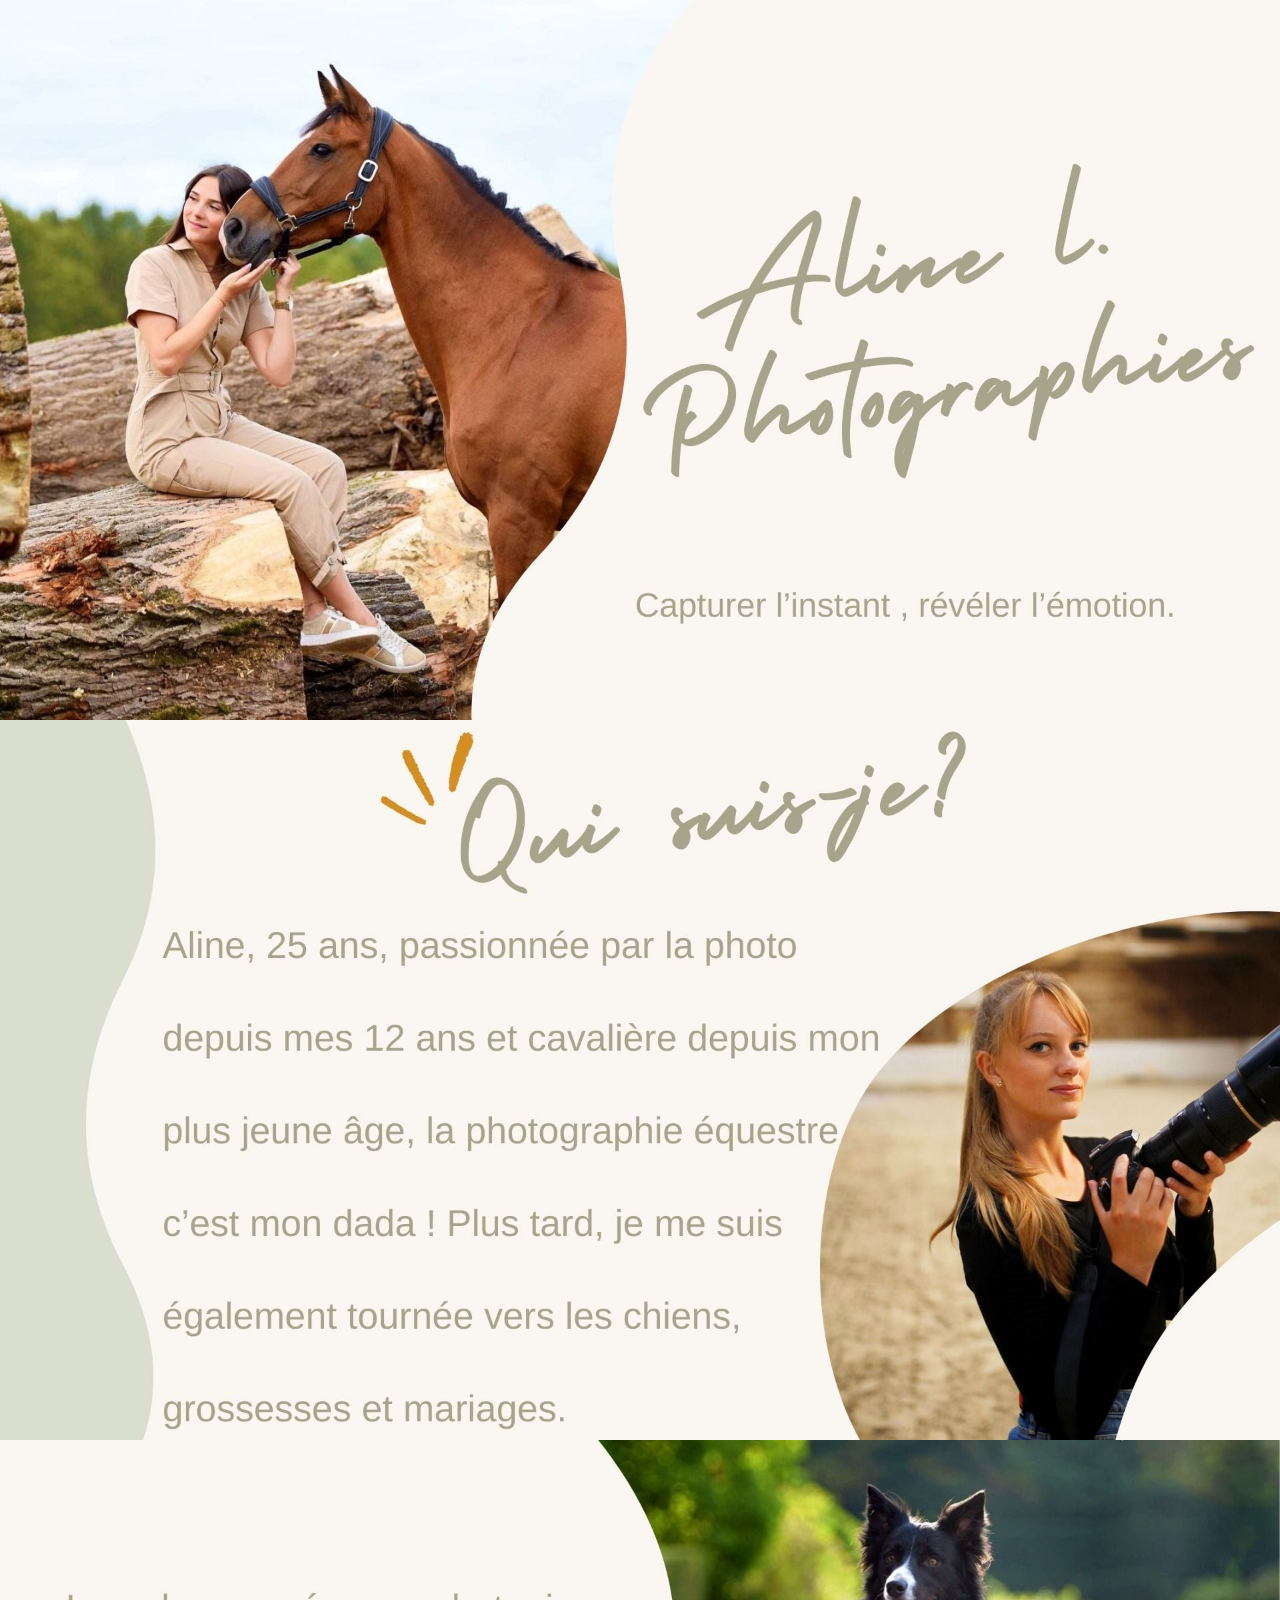
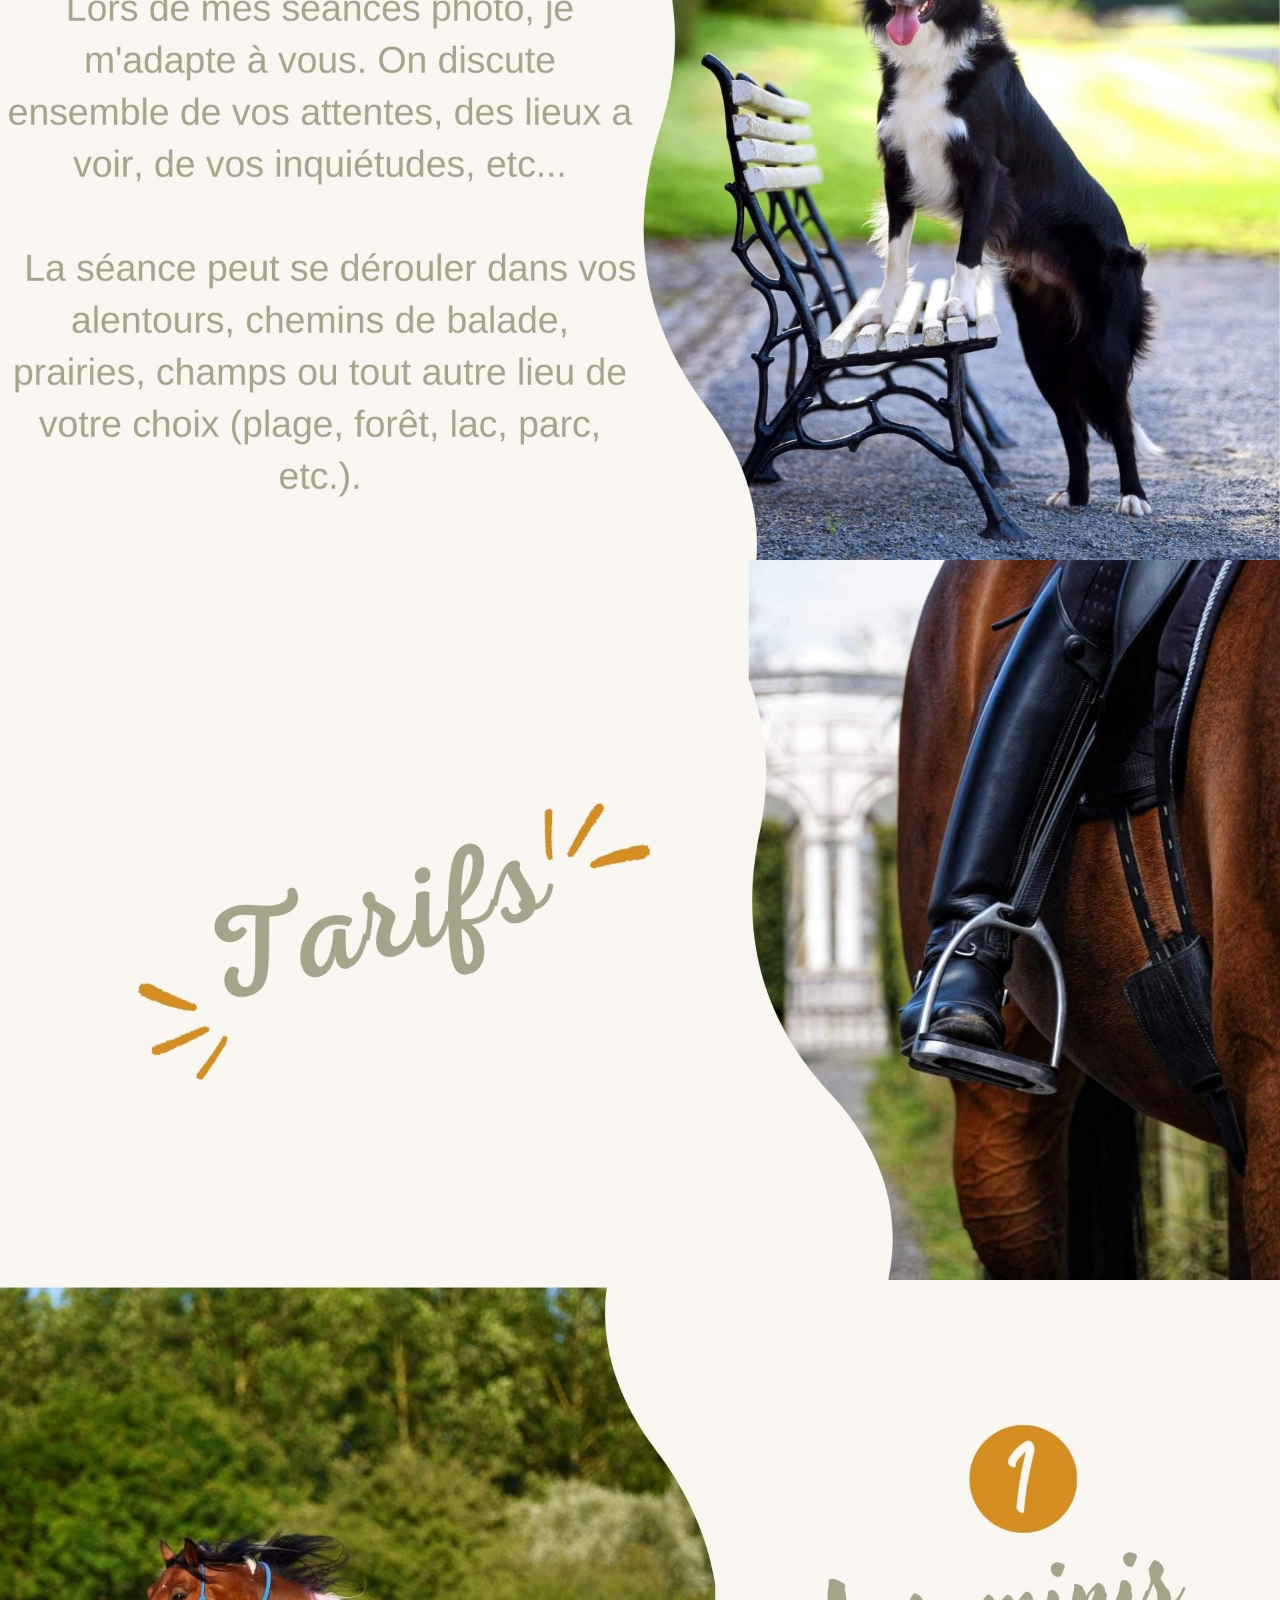
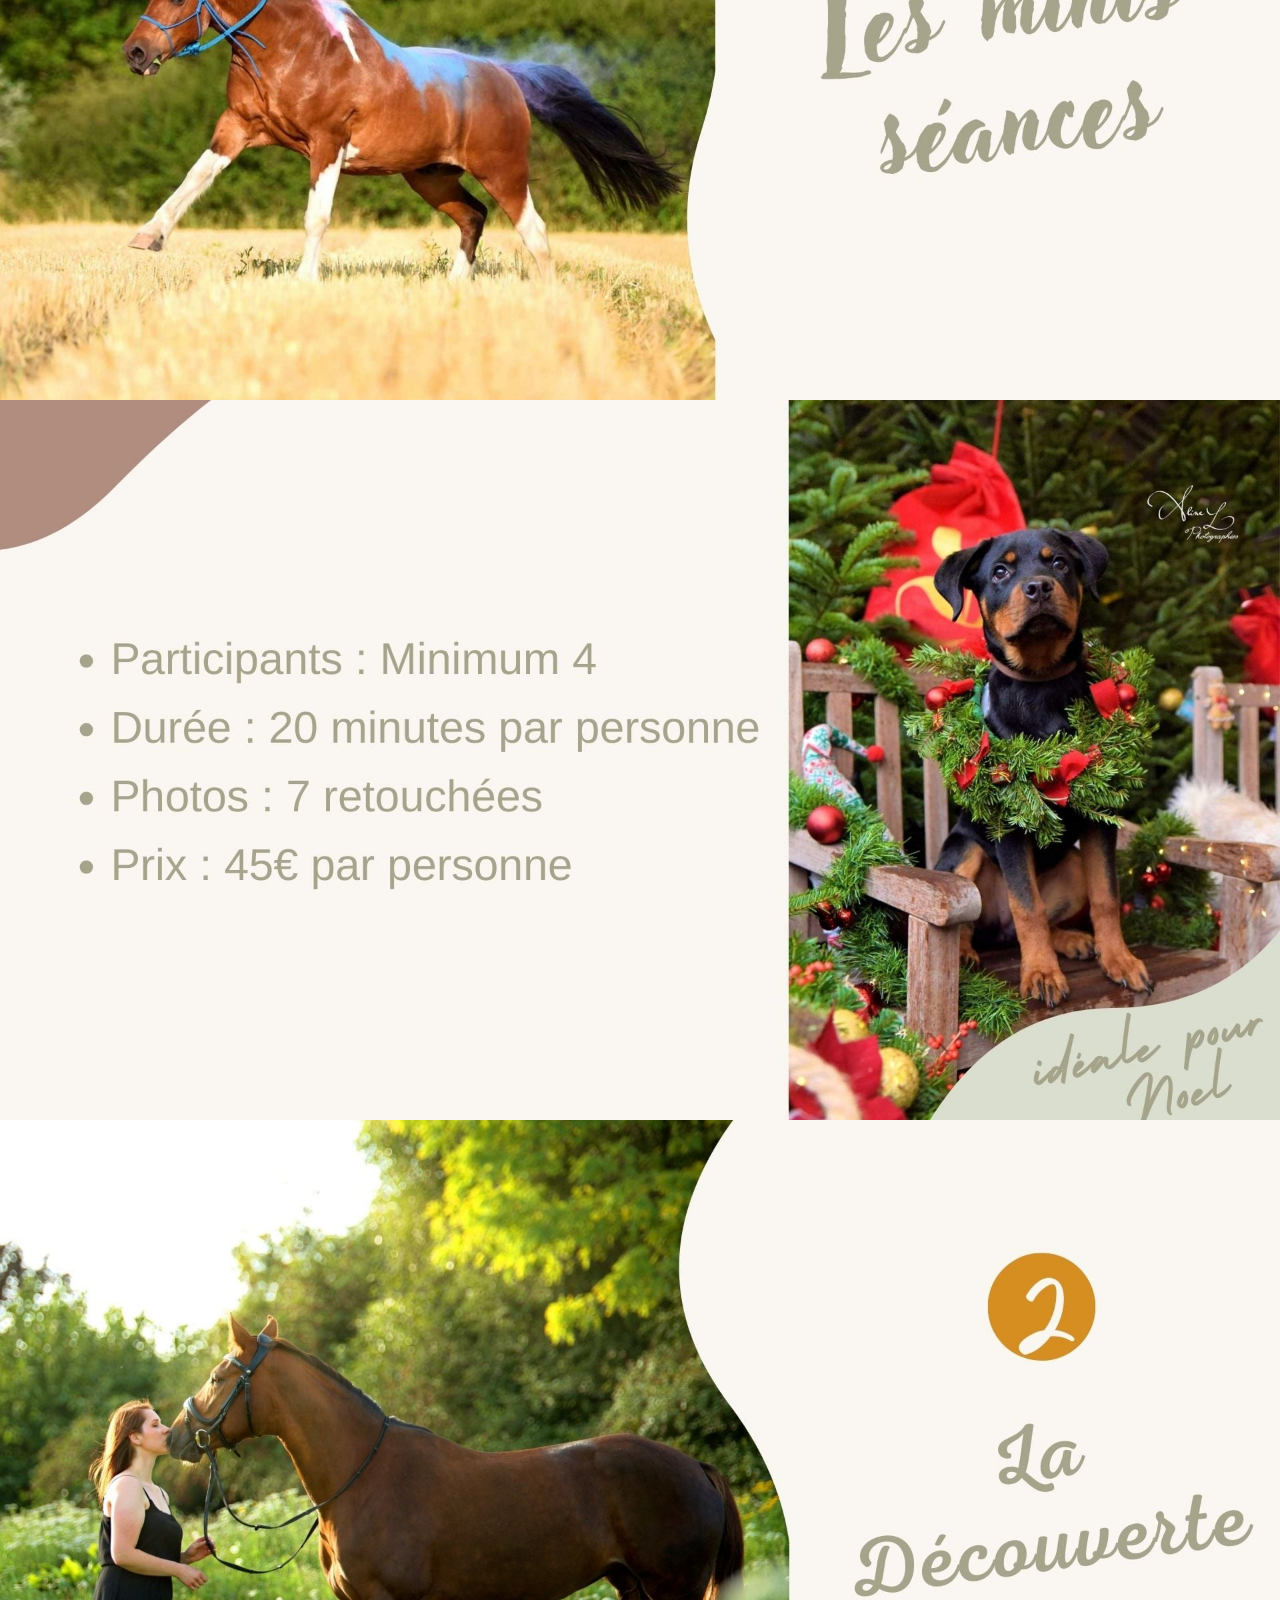
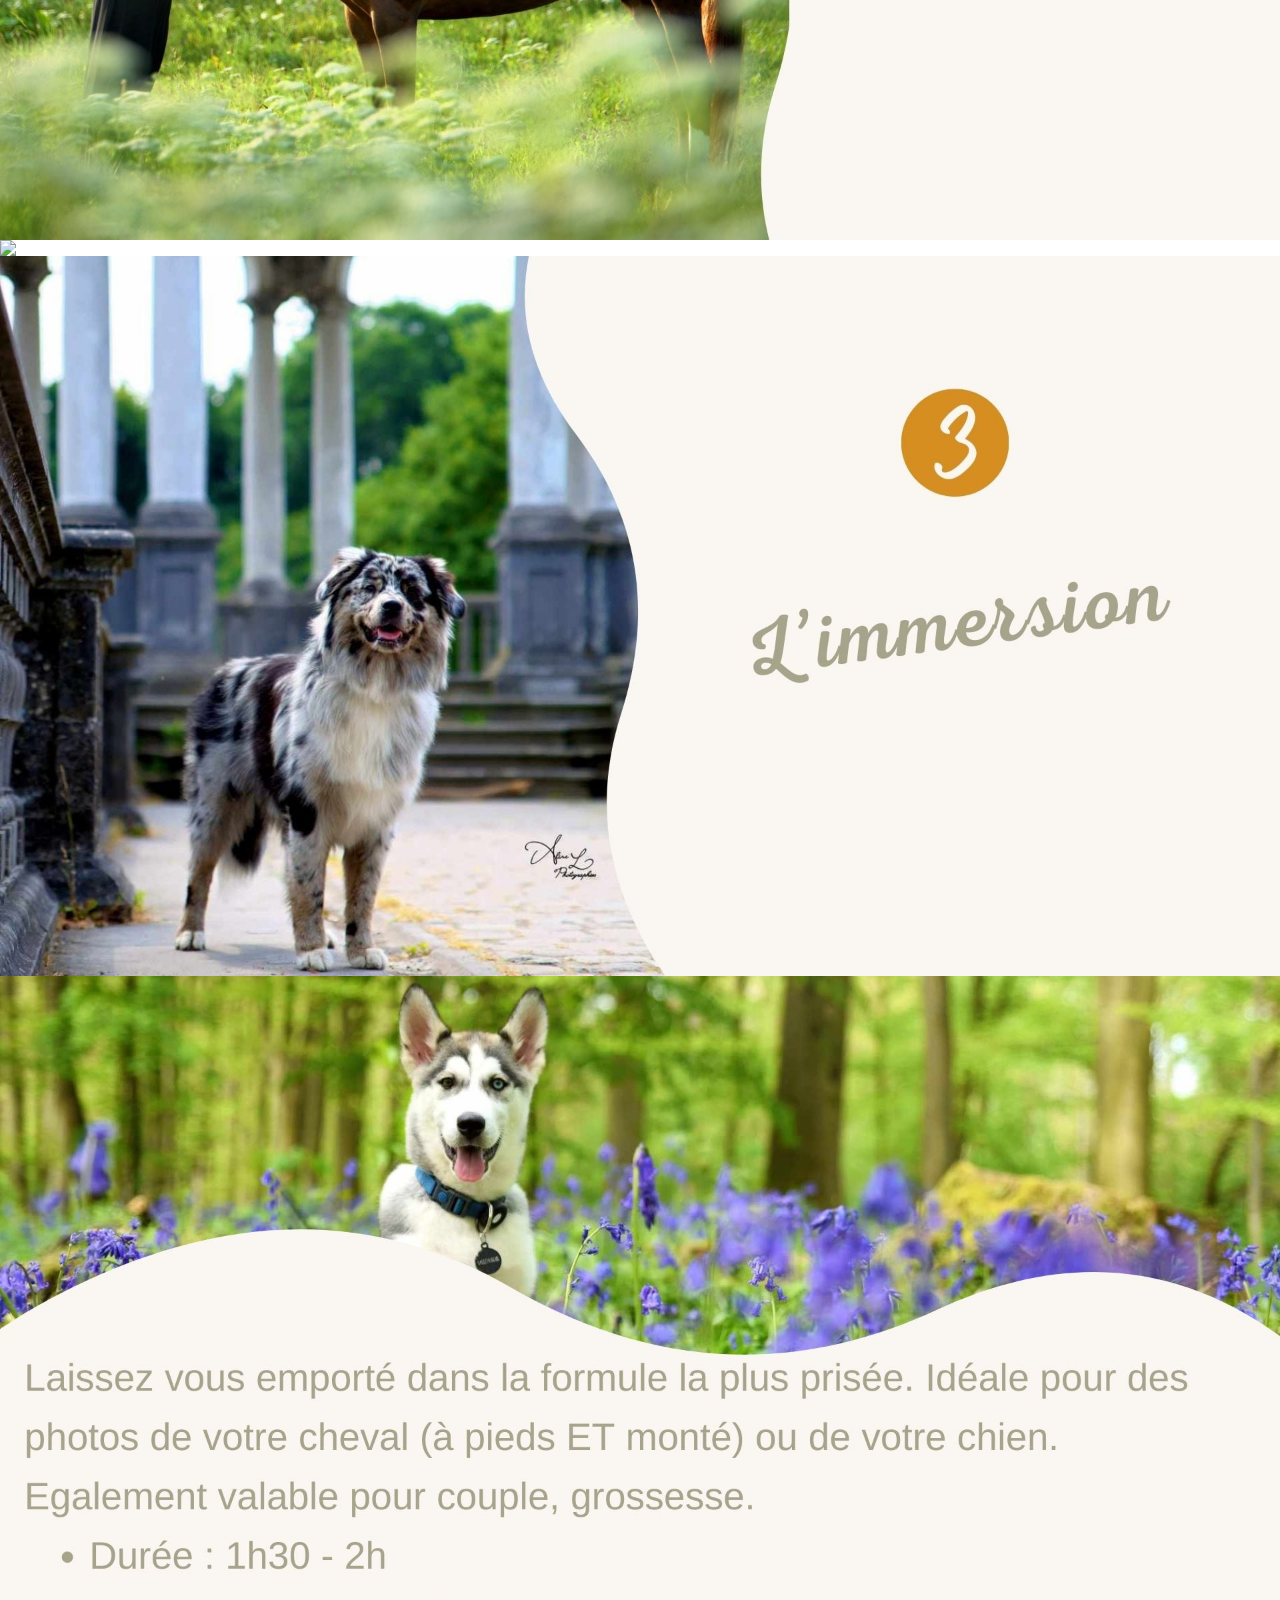
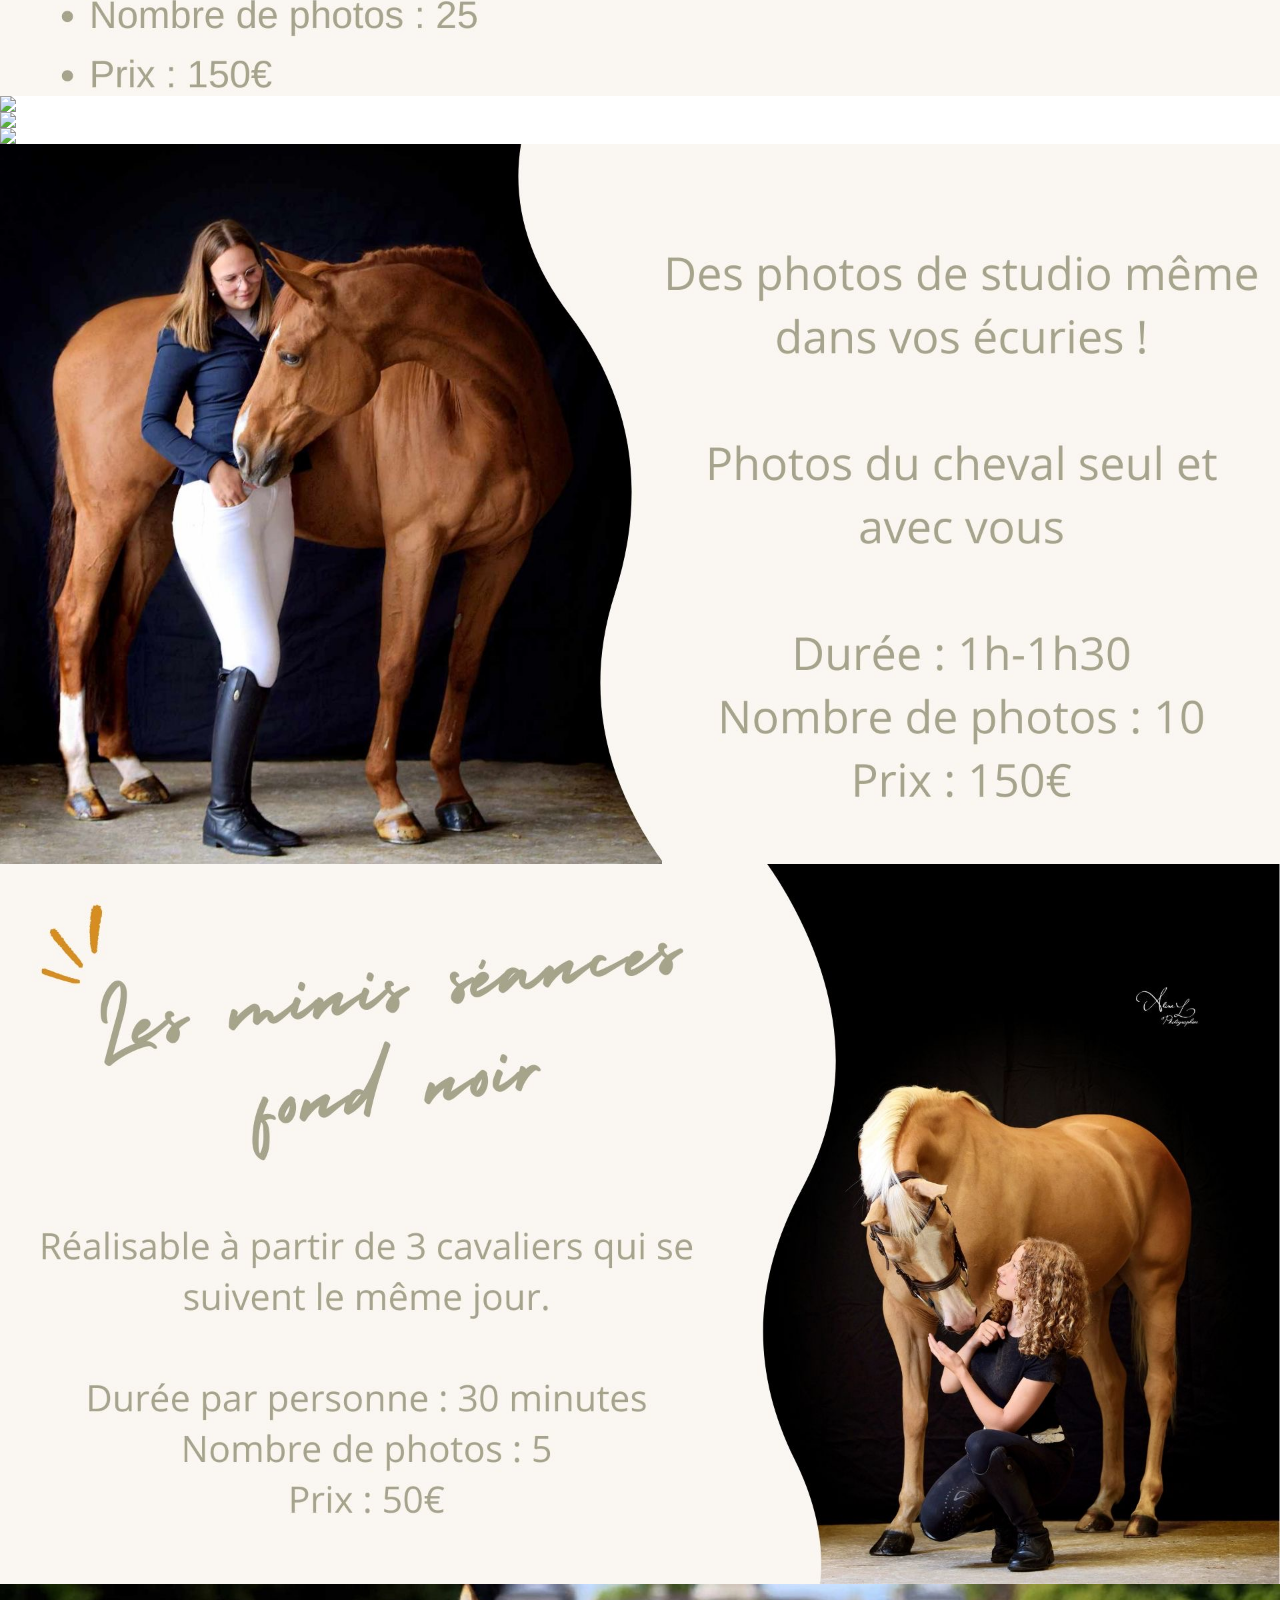
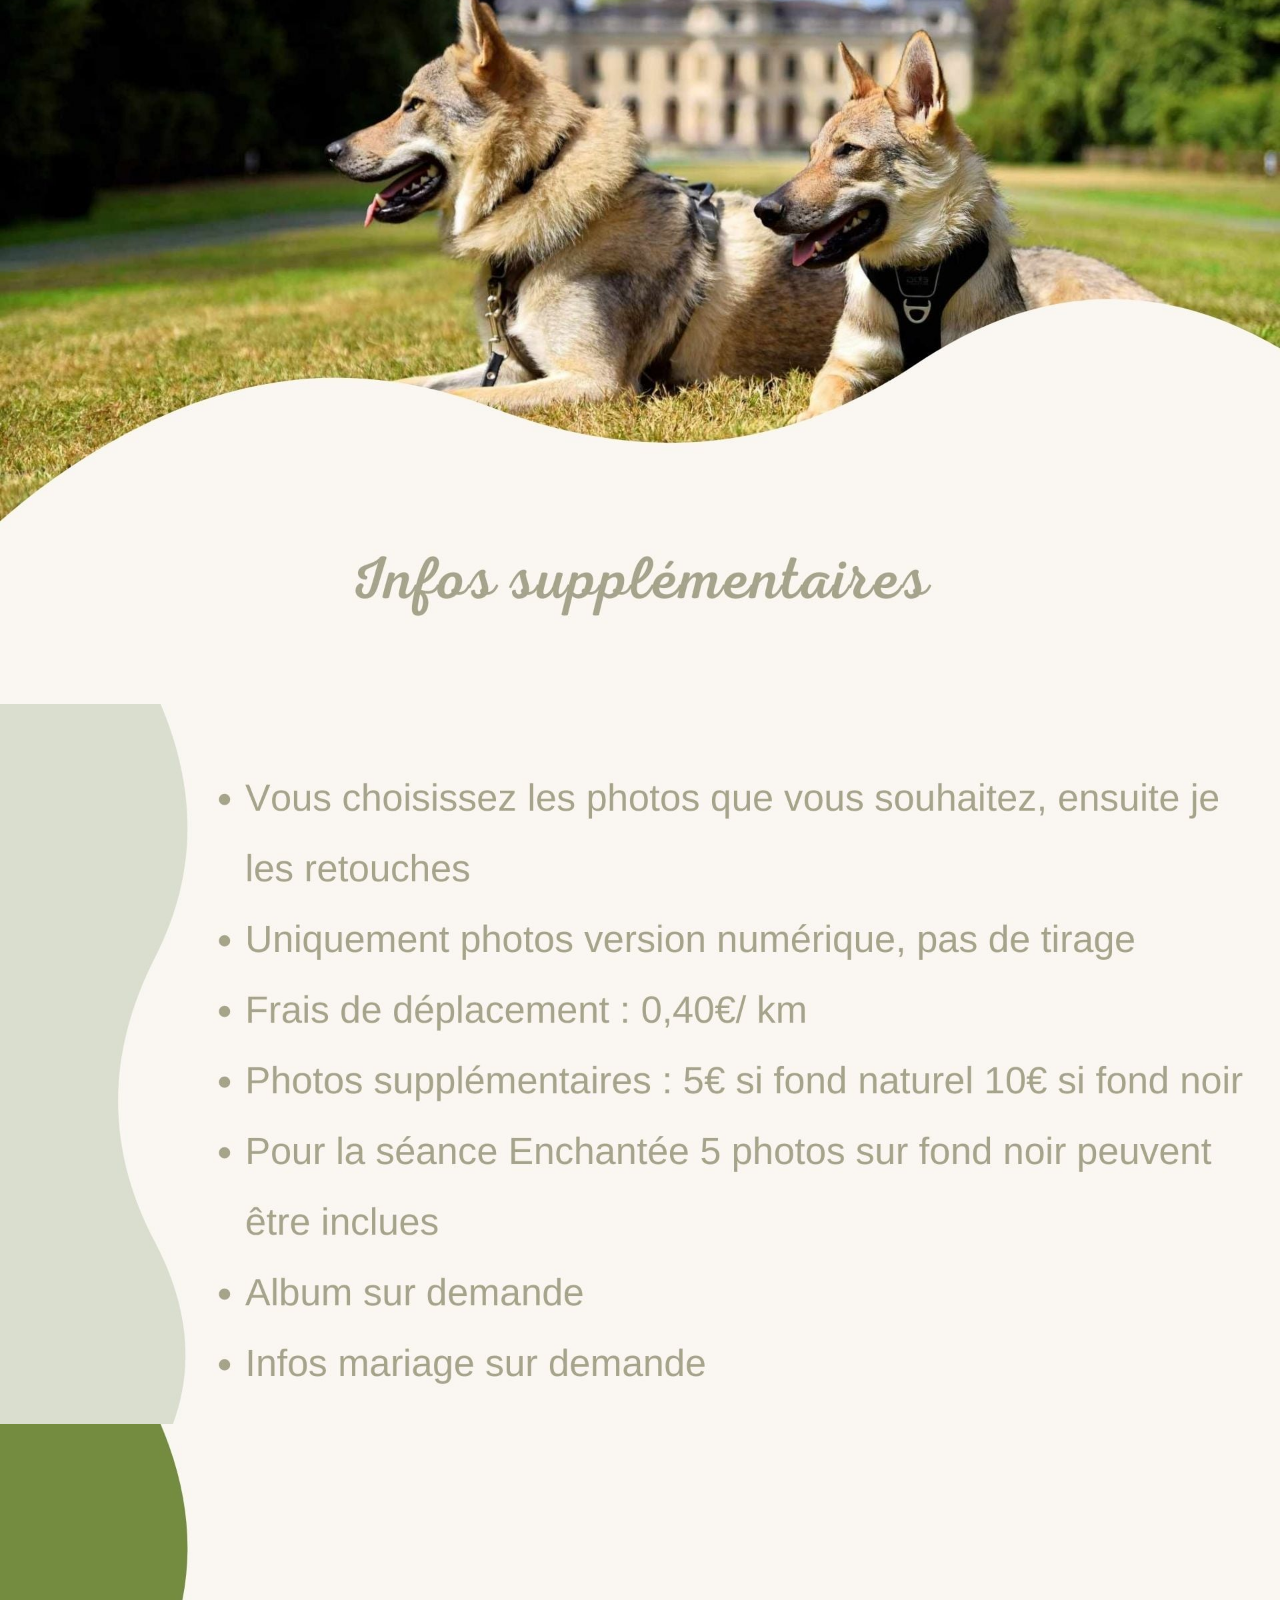
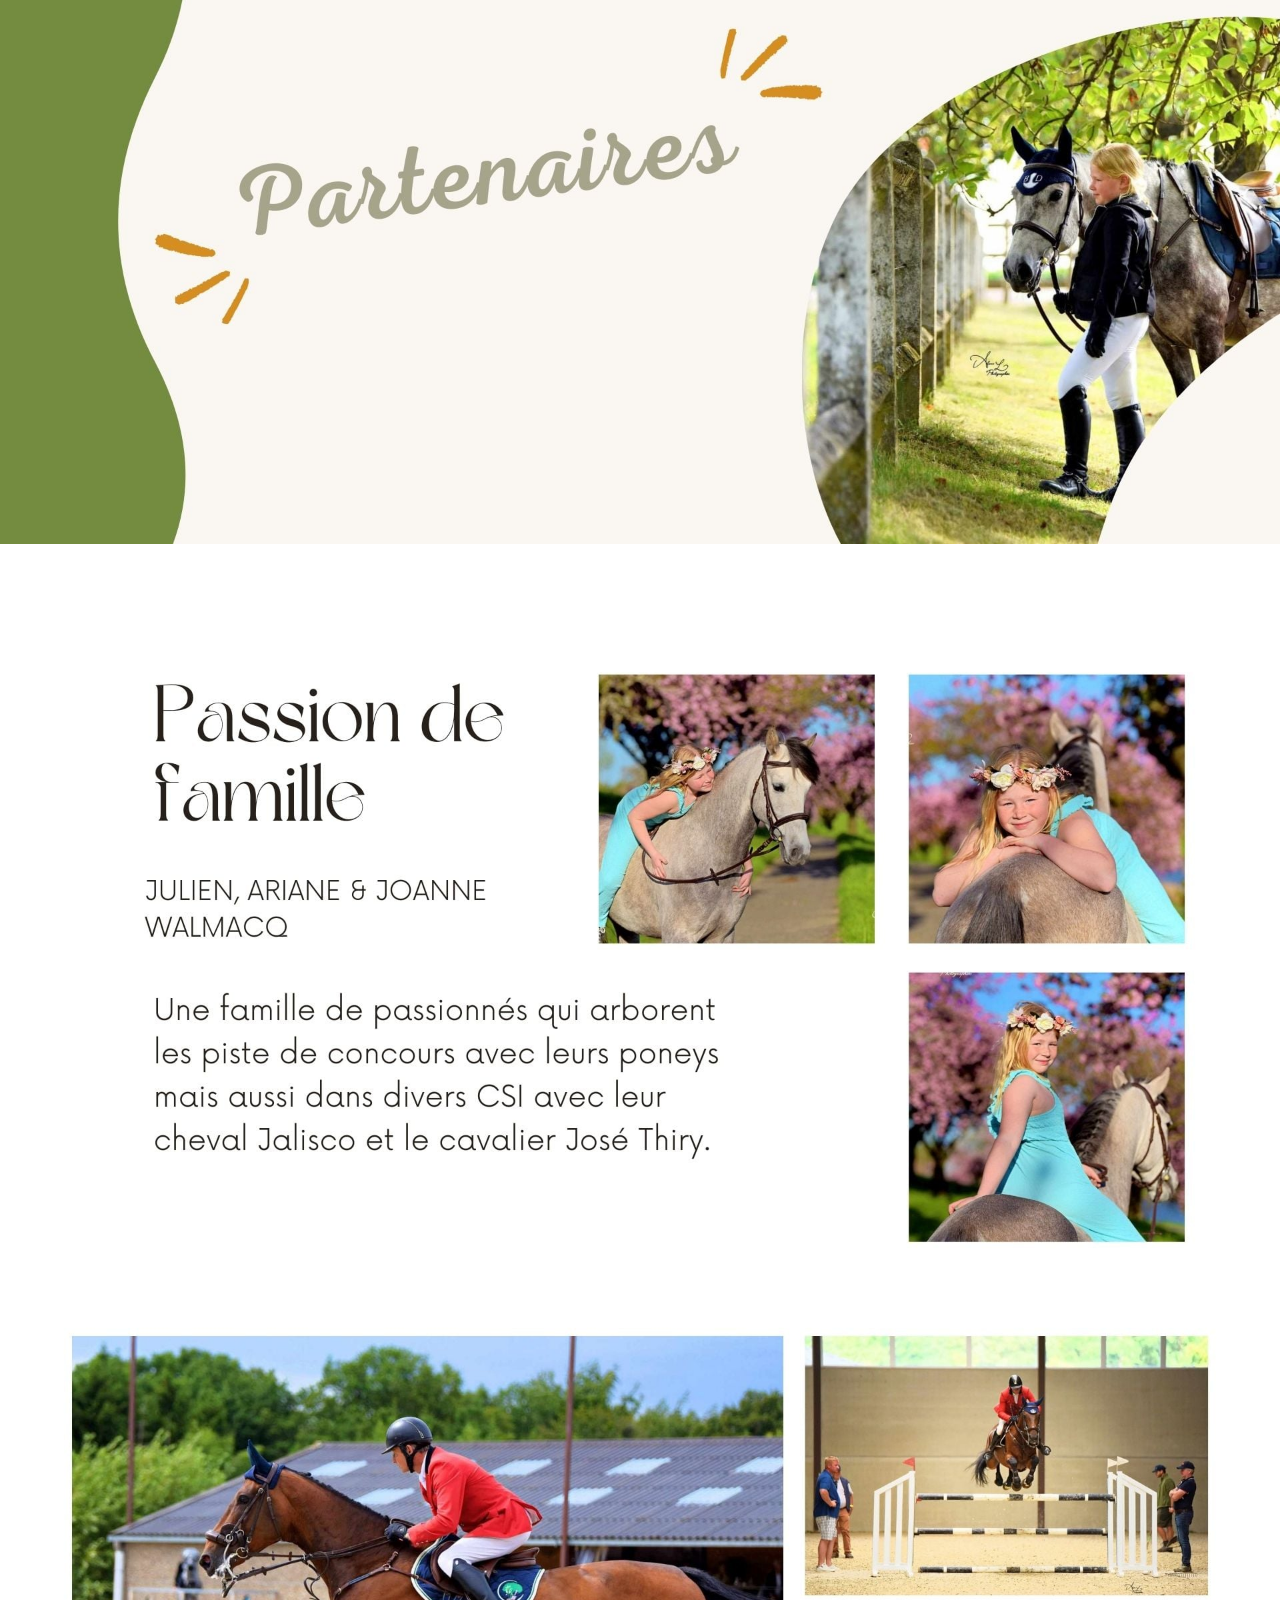
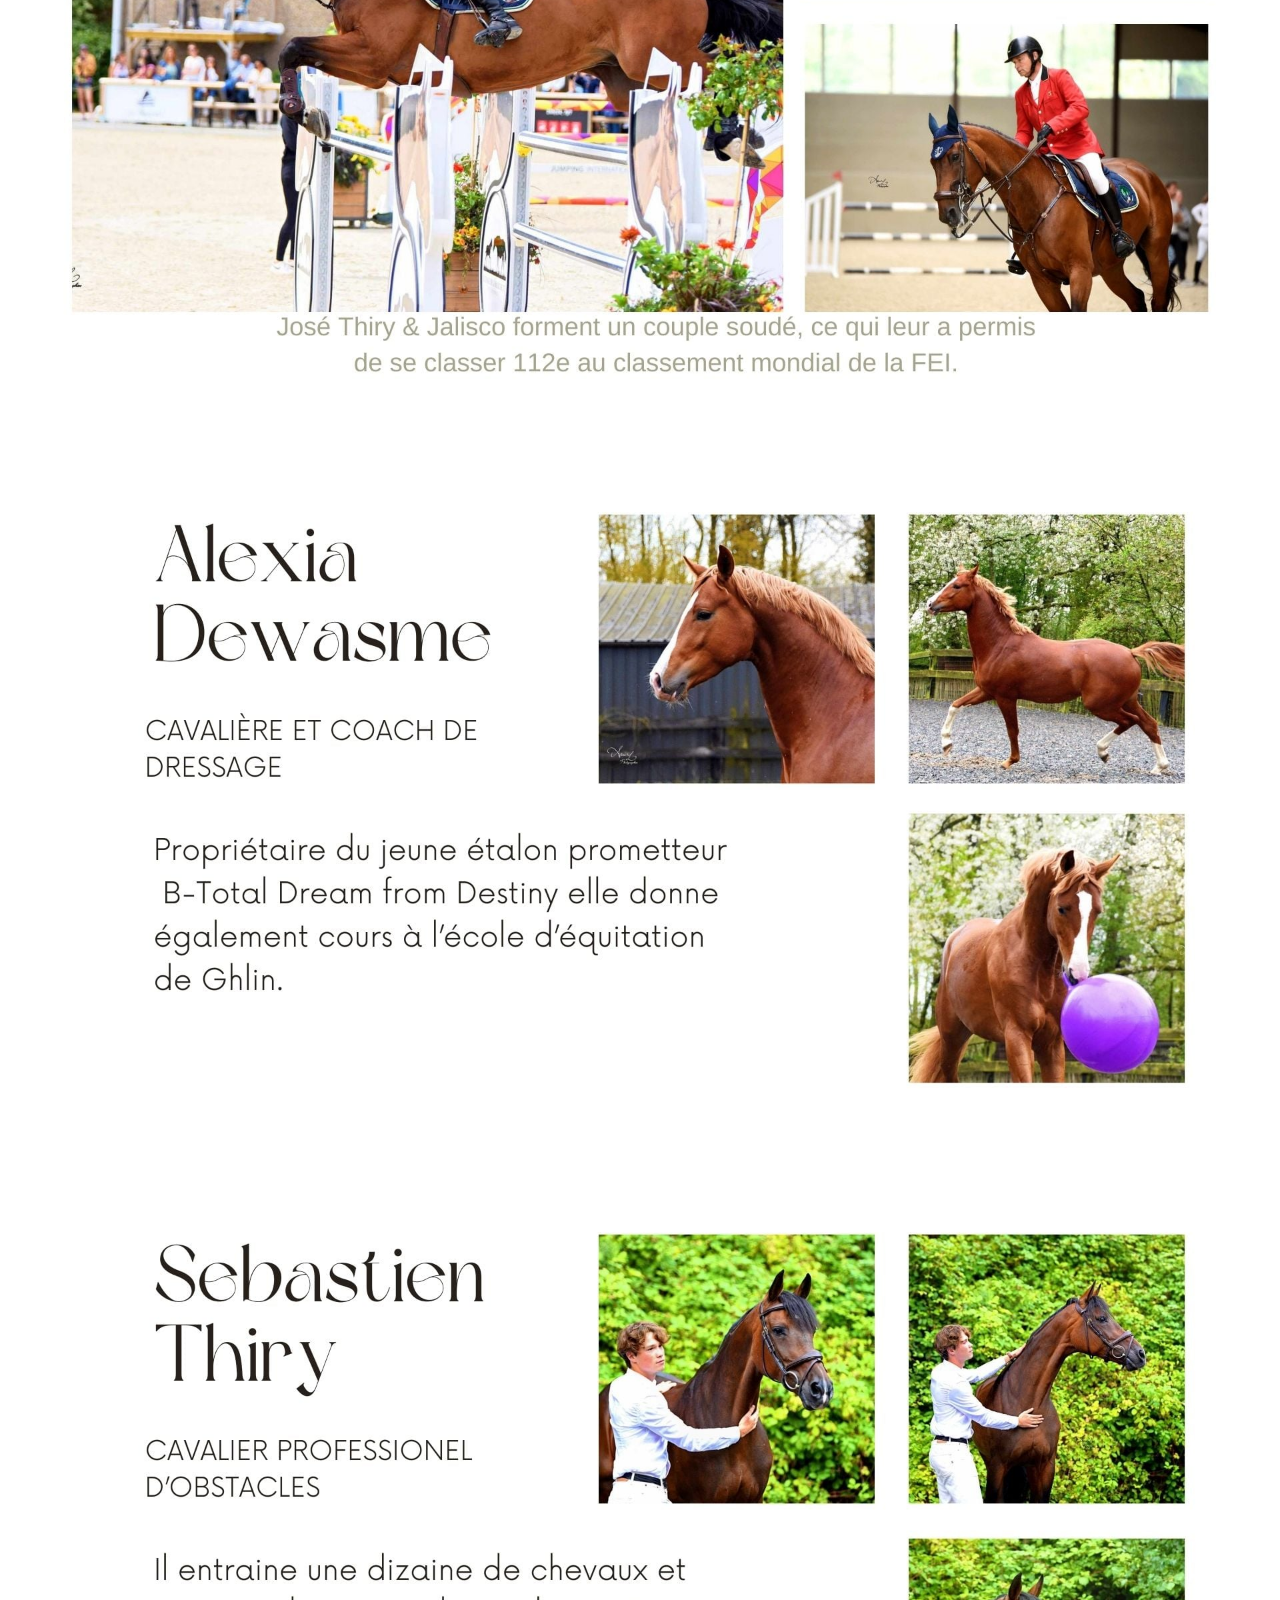
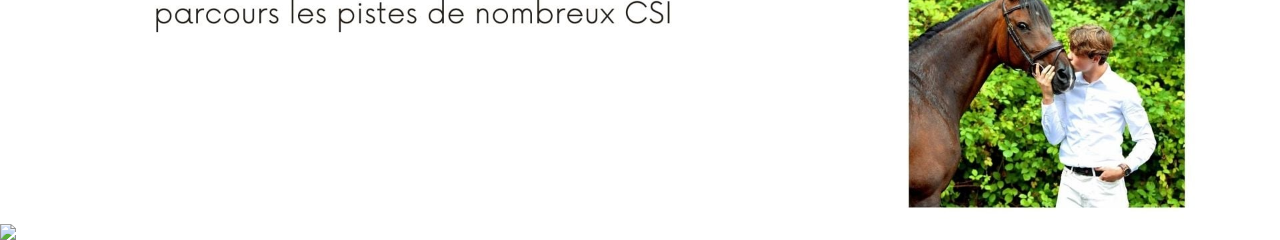
==== index.html @ 901347fd "mise a jour" ====
<!DOCTYPE html>
<html lang="en">
<head>
    <meta charset="UTF-8">
    <meta name="viewport" content="width=device-width, initial-scale=1.0">
    <title>Aline-L.Photographies</title>
    <link rel="stylesheet" href="/assets/css/style.css">
</head>
<body>
    <div class="container">
    <div class="presantation">
        <img src="/assets/img/first.jpeg"
    </div>
    <div class="quisuisje">
        <img src="assets/img/quisuisje.jpeg"
    </div>
    <div>
        <img src="assets/img/messceances.jpeg">
    </div>
    <div>
        <img src="assets/img/tarif.jpeg">
    </div>
    <div>
        <img src="assets/img/minisceances.jpeg">
    </div>
    <div>
        <img src="assets/img/d42f1e13-6ff7-4275-b9cd-edaf8e9f8c2f.jpeg">
    </div>
    <div>
        <img src="assets/img/ladecov.jpeg">
    </div>
    <div>
        <img src="assets/img/img2/cda60366-2e7b-4bde-9d27-adc1d92b3e0c.jpg">
    </div>
    <div>
        <img src="assets/img/limmersion.jpeg">
    </div>
    <div>
        <img src="assets/img/img2/308d7a15-aa6a-4899-aa75-30cf0e53b8d2.JPG">
    </div>
    <div>
        <img src="assets/img/enchantée.jpeg">
    </div>
    <div>
        <img src="assets/img/enchantée2.jpeg">
    </div>
    <div>
        <img src="assets/img/fondnoir.jpeg">
    </div>
    <div>
        <img src="assets/img/img2/183f8ba1-6ed1-4c95-9849-b4b8f2b7f6d9.JPG">
    </div>
    <div>
        <img src="assets/img/img2/75f7feb8-1524-441a-b277-e6e58b19bd05.JPG">
    </div>
    <div>
        <img src="assets/img/c4df8bce-c48a-4365-a030-7f617a97840a.jpeg">
    </div>
    <div>
        <img src="assets/img/img2/9805ca96-f701-4c07-a039-035859148707.JPG">
    </div>
    <div>
        <img src="assets/img/ce20c36c-5316-4728-bc7e-835e34717c1c.jpeg">
    </div>
    <div>
        <img src="assets/img/2d740c60-9a3f-4037-bc06-2f8648f905e1.jpeg">
    </div>
    <div>
        <img src="assets/img/5911c6ee-461d-4c91-b4e6-2e9e8f59116e.jpeg">
    </div>
    <div>
        <img src="assets/img/52c6260f-3d82-4778-b30a-e884aa8e03d1.jpeg">
    </div>
    <div>
        <img src="assets/img/008552a9-e3f4-4fac-b219-b73b2409a531.jpeg">
    </div>
    <div>
        <img src="assets/img/a1bb56db-876e-4c21-85d9-68821f012dac.jpeg">
    </div>
</div>
</body>
</html>
---- assets/css/style.css ----
body, html {
  margin: 0;
  padding: 0;
  width: 100%;
  height: 100%;
  box-sizing: border-box;
}

.container {
  padding: 0;
  display: flex;
  flex-direction: column;
  justify-content: center;
  align-items: center;
}

img {
  width: 100%;
  height: auto; /* Mantiene le proporzioni */
  display: block; /* Rimuove gli spazi bianchi sotto l'immagine */
}/*# sourceMappingURL=style.css.map */
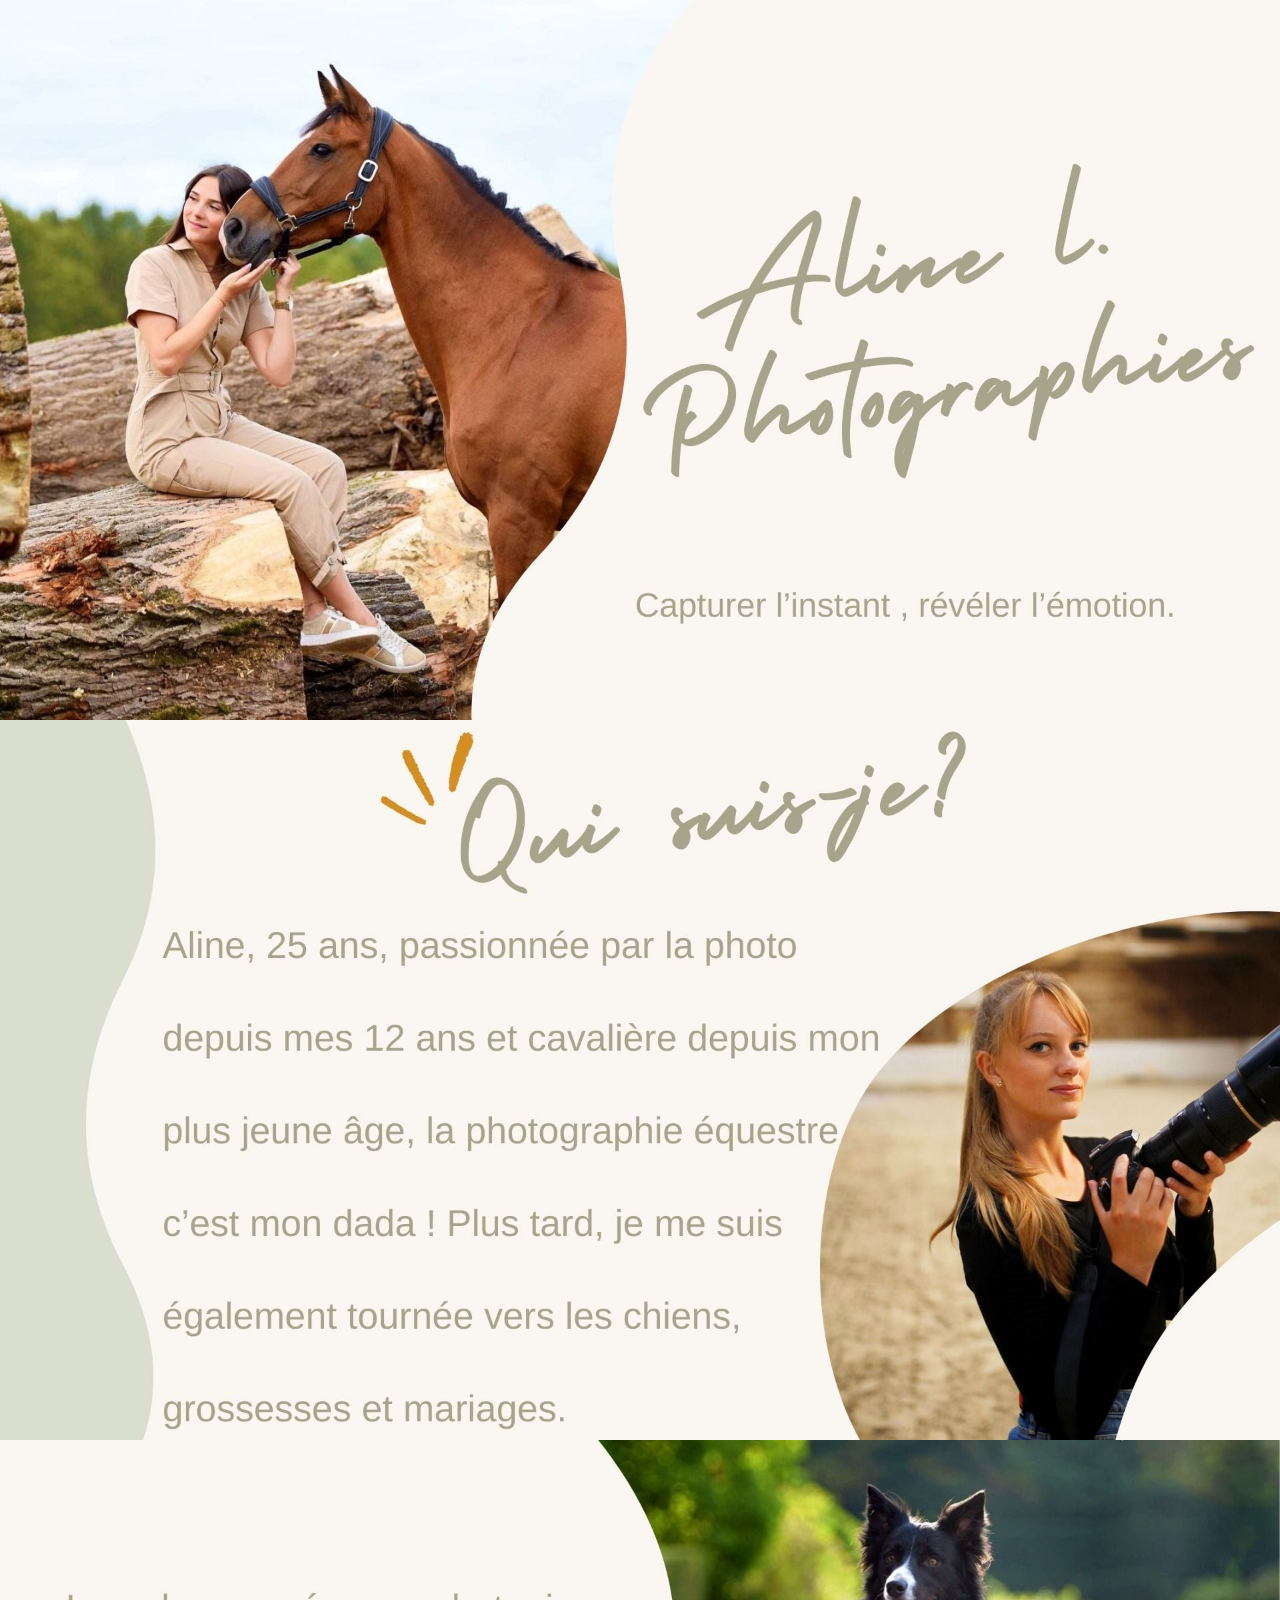
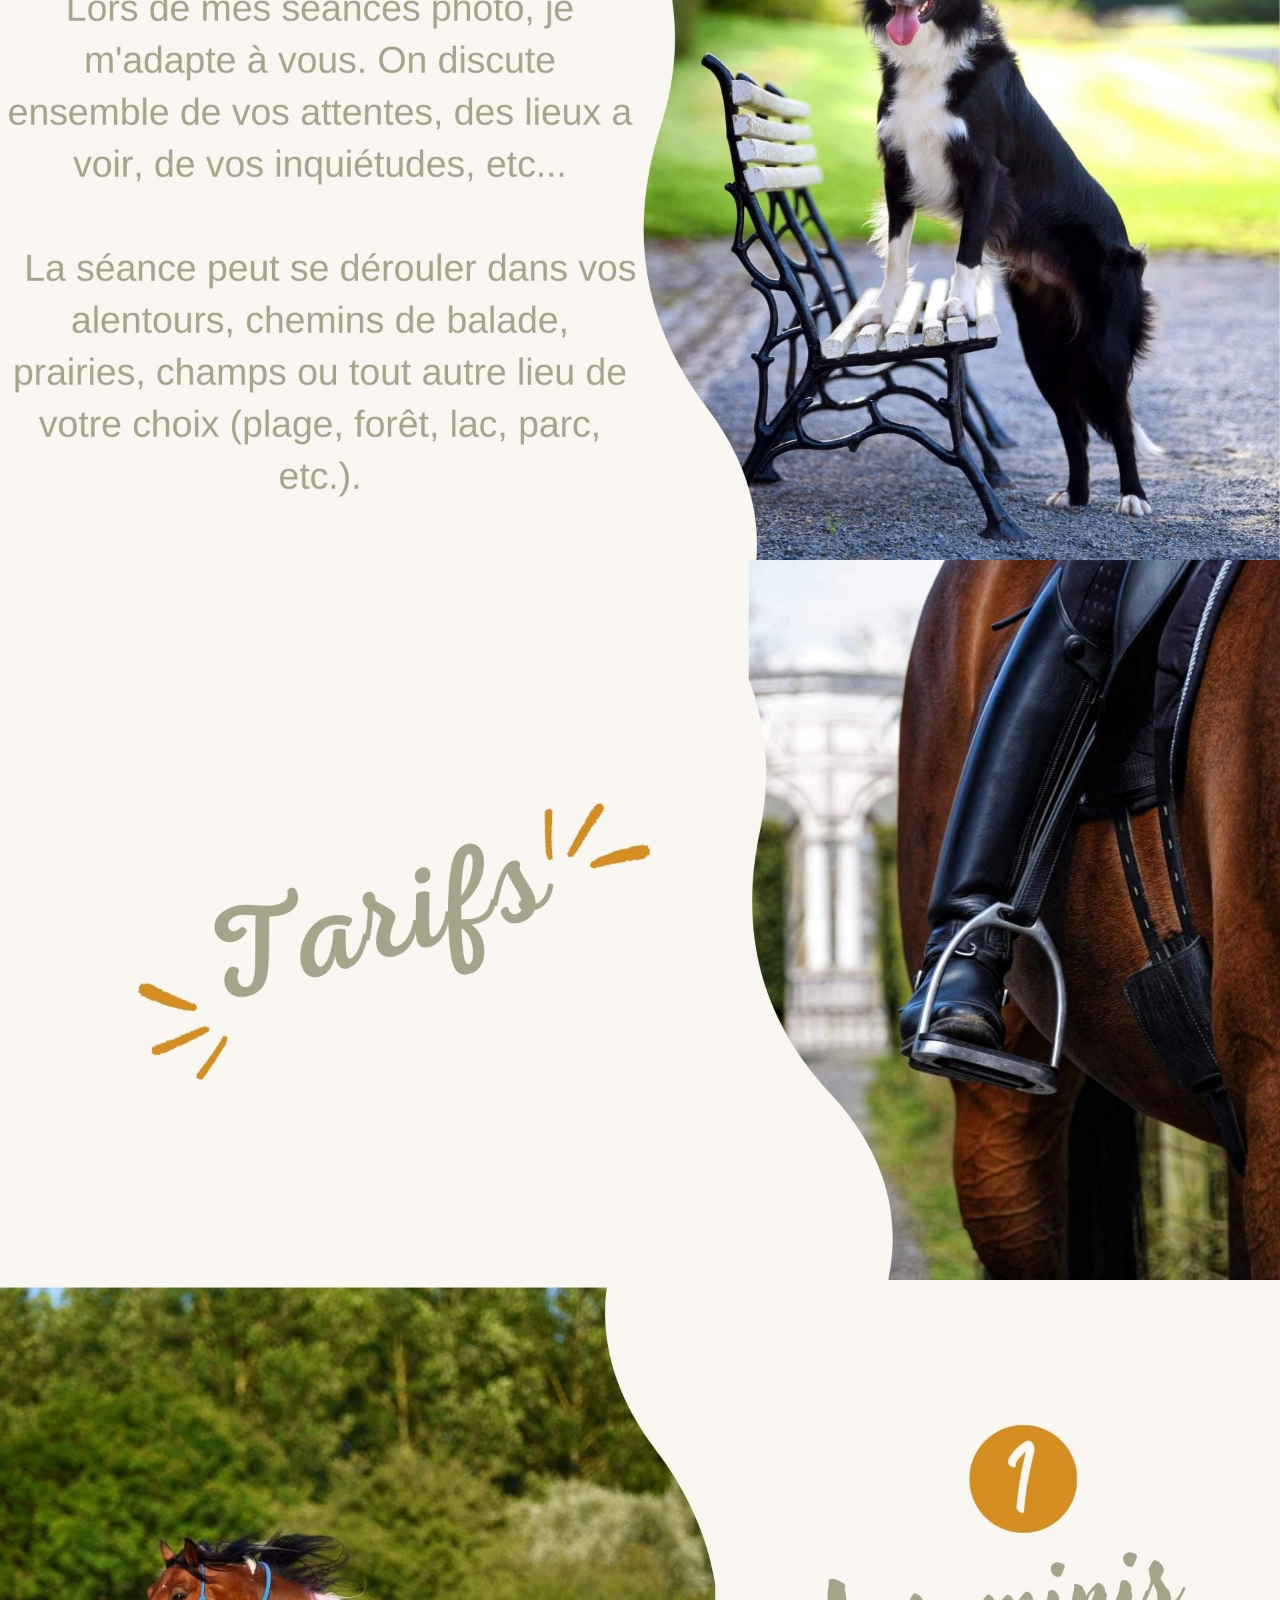
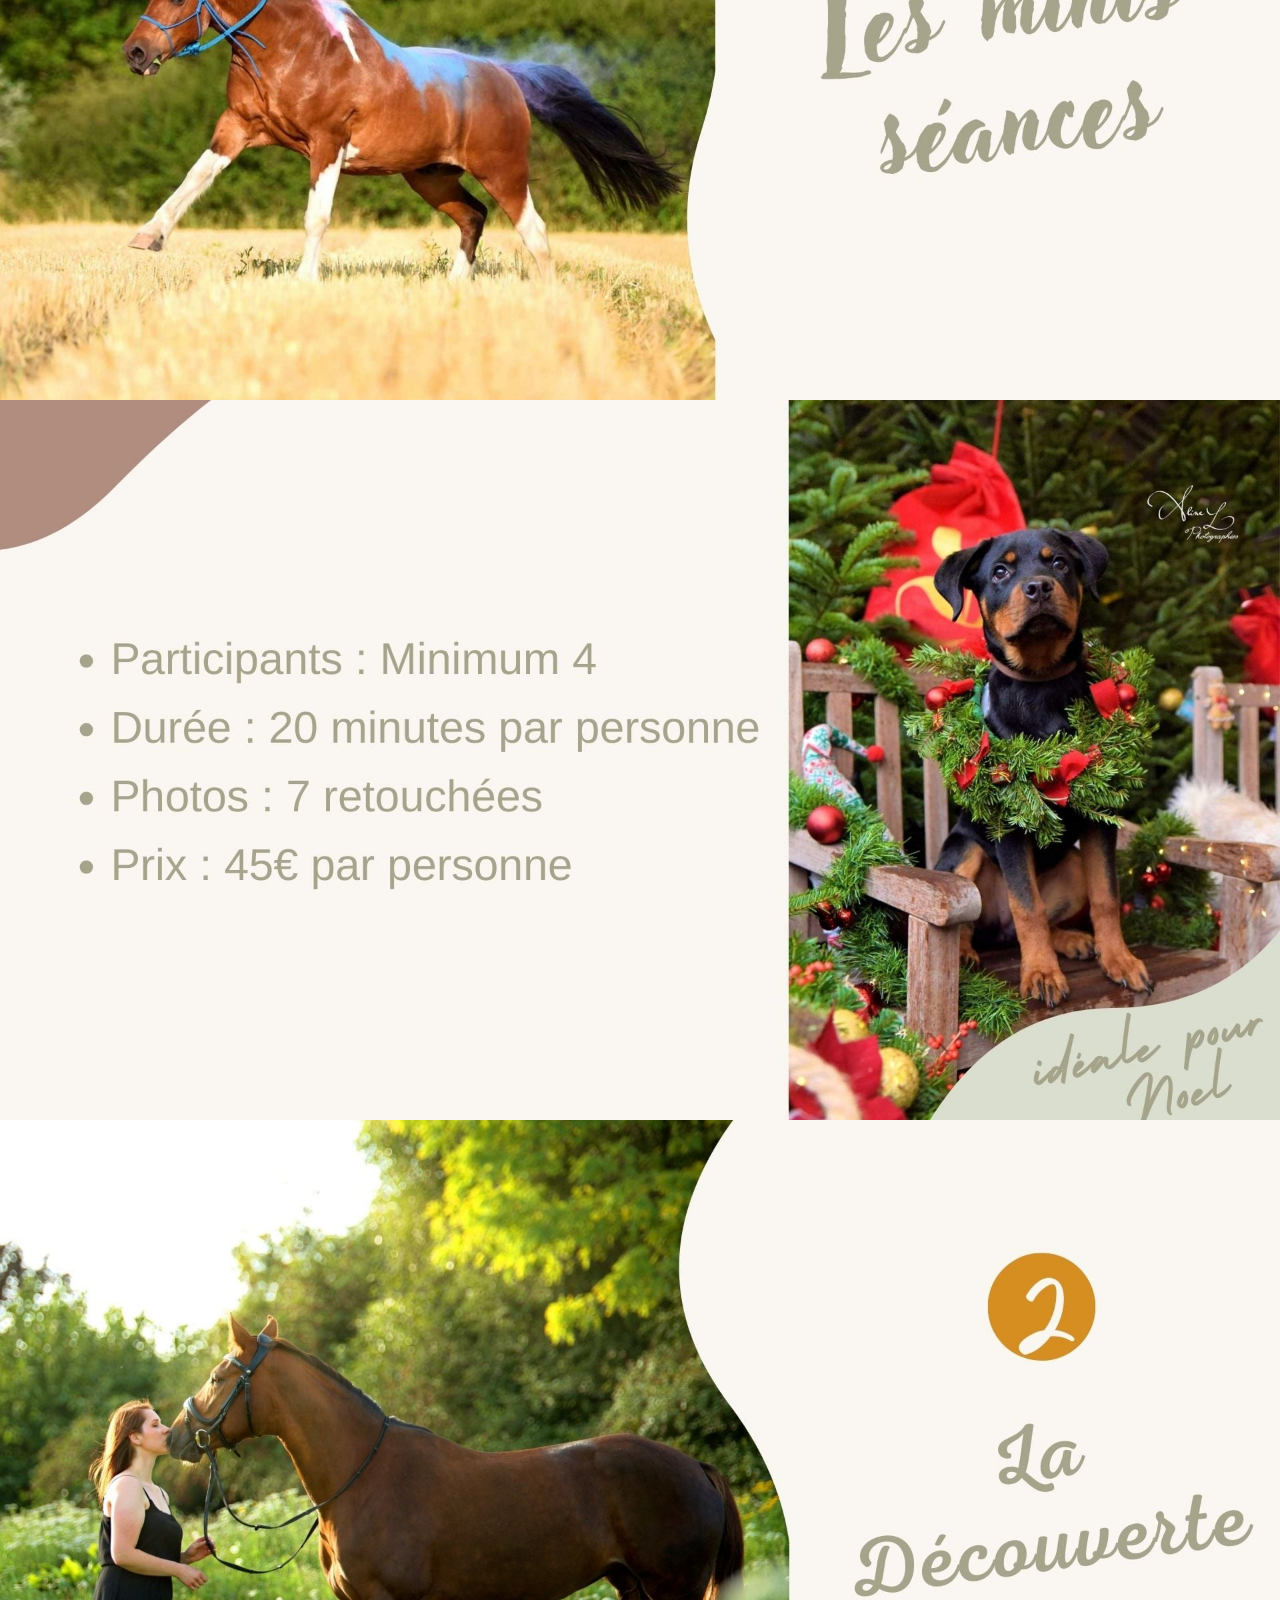
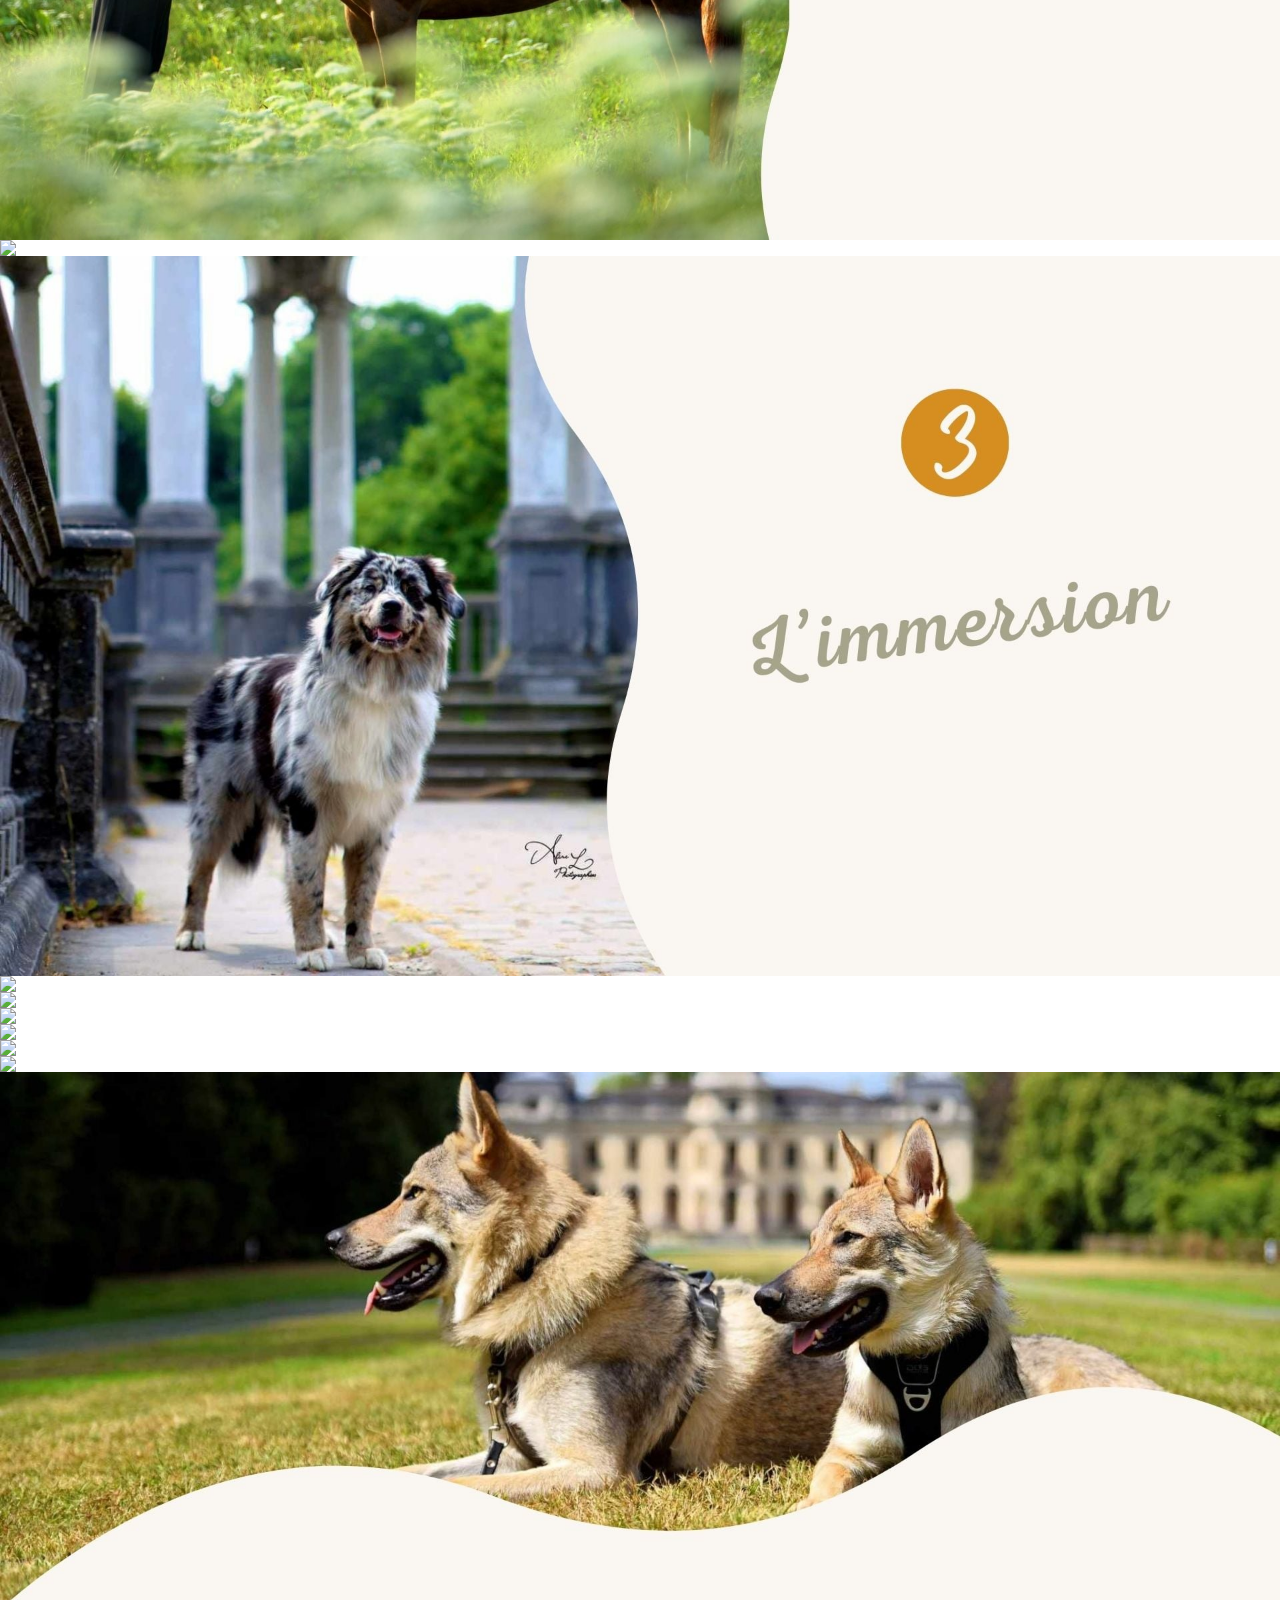
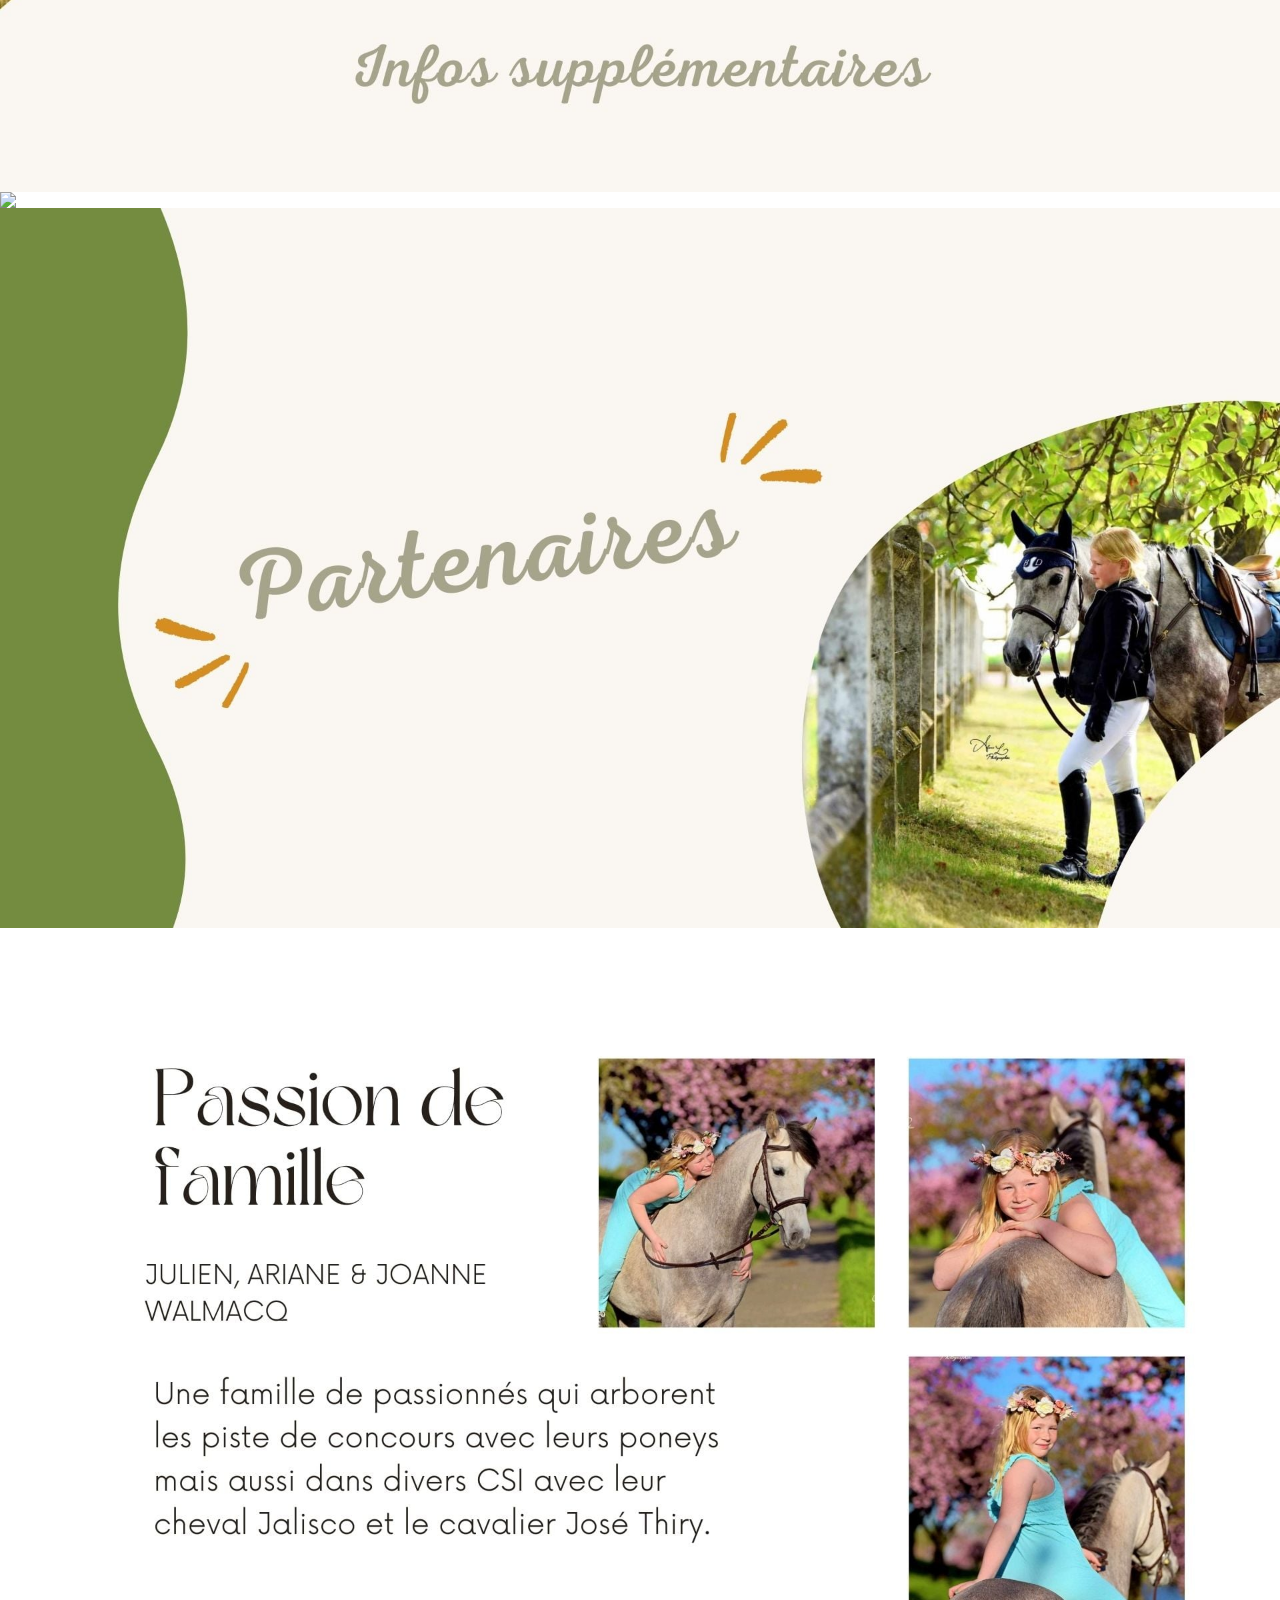
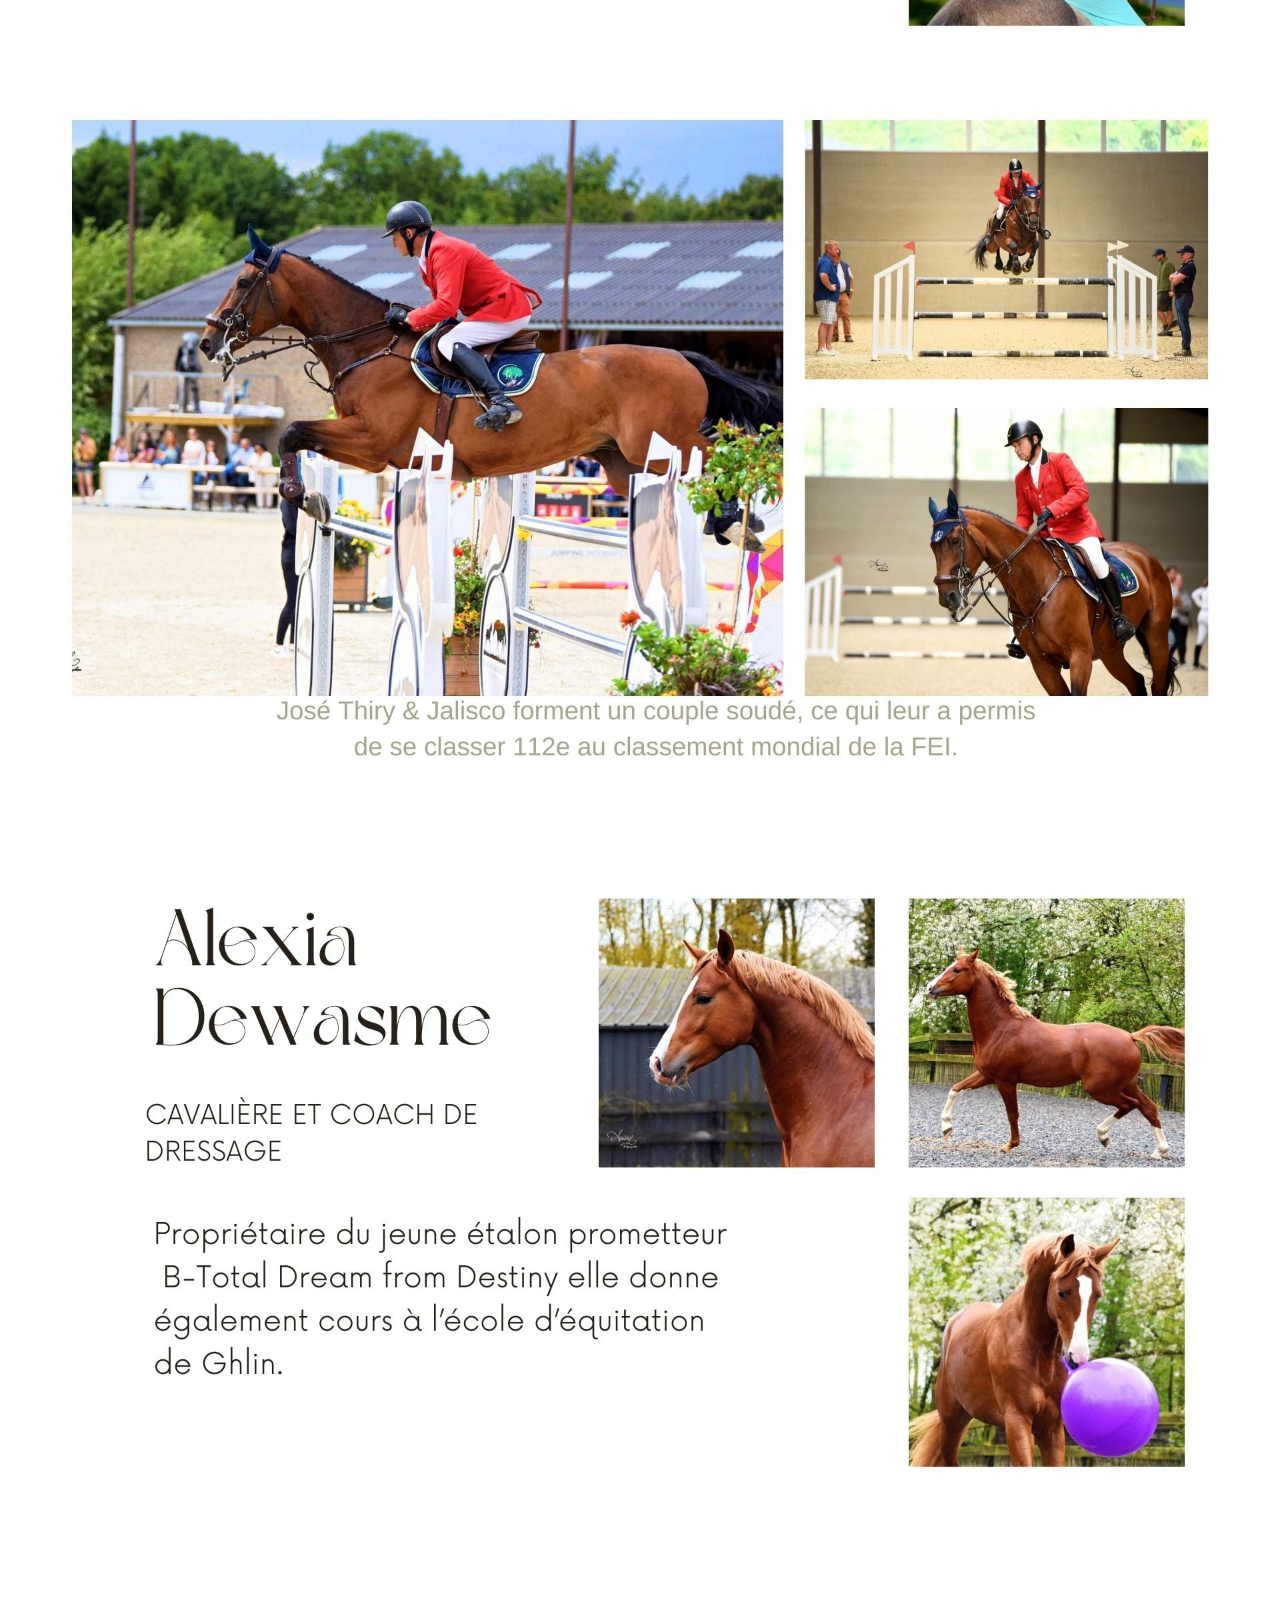
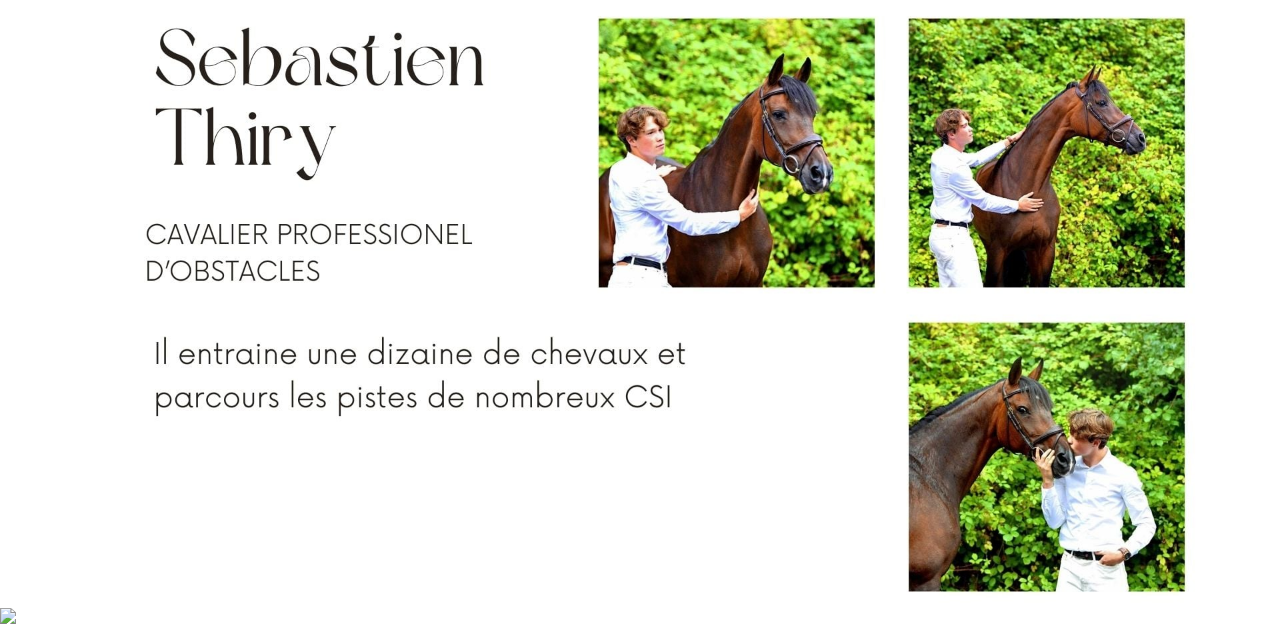
==== commit df71b90d: "mise a jour" ====
--- a/index.html
+++ b/index.html
@@ -4,12 +4,12 @@
     <meta charset="UTF-8">
     <meta name="viewport" content="width=device-width, initial-scale=1.0">
     <title>Aline-L.Photographies</title>
-    <link rel="stylesheet" href="/assets/css/style.css">
+    <link rel="stylesheet" href="assets/css/style.css">
 </head>
 <body>
     <div class="container">
     <div class="presantation">
-        <img src="/assets/img/first.jpeg"
+        <img src="assets/img/first.jpeg"
     </div>
     <div class="quisuisje">
         <img src="assets/img/quisuisje.jpeg"
@@ -36,7 +36,7 @@
         <img src="assets/img/limmersion.jpeg">
     </div>
     <div>
-        <img src="assets/img/img2/308d7a15-aa6a-4899-aa75-30cf0e53b8d2.JPG">
+        <img src="assets/img/img2/308d7a15-aa6a-4899-aa75-30cf0e53b8d2.jpeg">
     </div>
     <div>
         <img src="assets/img/enchantée.jpeg">
@@ -48,16 +48,16 @@
         <img src="assets/img/fondnoir.jpeg">
     </div>
     <div>
-        <img src="assets/img/img2/183f8ba1-6ed1-4c95-9849-b4b8f2b7f6d9.JPG">
+        <img src="assets/img/img2/183f8ba1-6ed1-4c95-9849-b4b8f2b7f6d9.jpeg">
     </div>
     <div>
-        <img src="assets/img/img2/75f7feb8-1524-441a-b277-e6e58b19bd05.JPG">
+        <img src="assets/img/img2/75f7feb8-1524-441a-b277-e6e58b19bd05.jpeg">
     </div>
     <div>
         <img src="assets/img/c4df8bce-c48a-4365-a030-7f617a97840a.jpeg">
     </div>
     <div>
-        <img src="assets/img/img2/9805ca96-f701-4c07-a039-035859148707.JPG">
+        <img src="assets/img/img2/9805ca96-f701-4c07-a039-035859148707.jpeg">
     </div>
     <div>
         <img src="assets/img/ce20c36c-5316-4728-bc7e-835e34717c1c.jpeg">
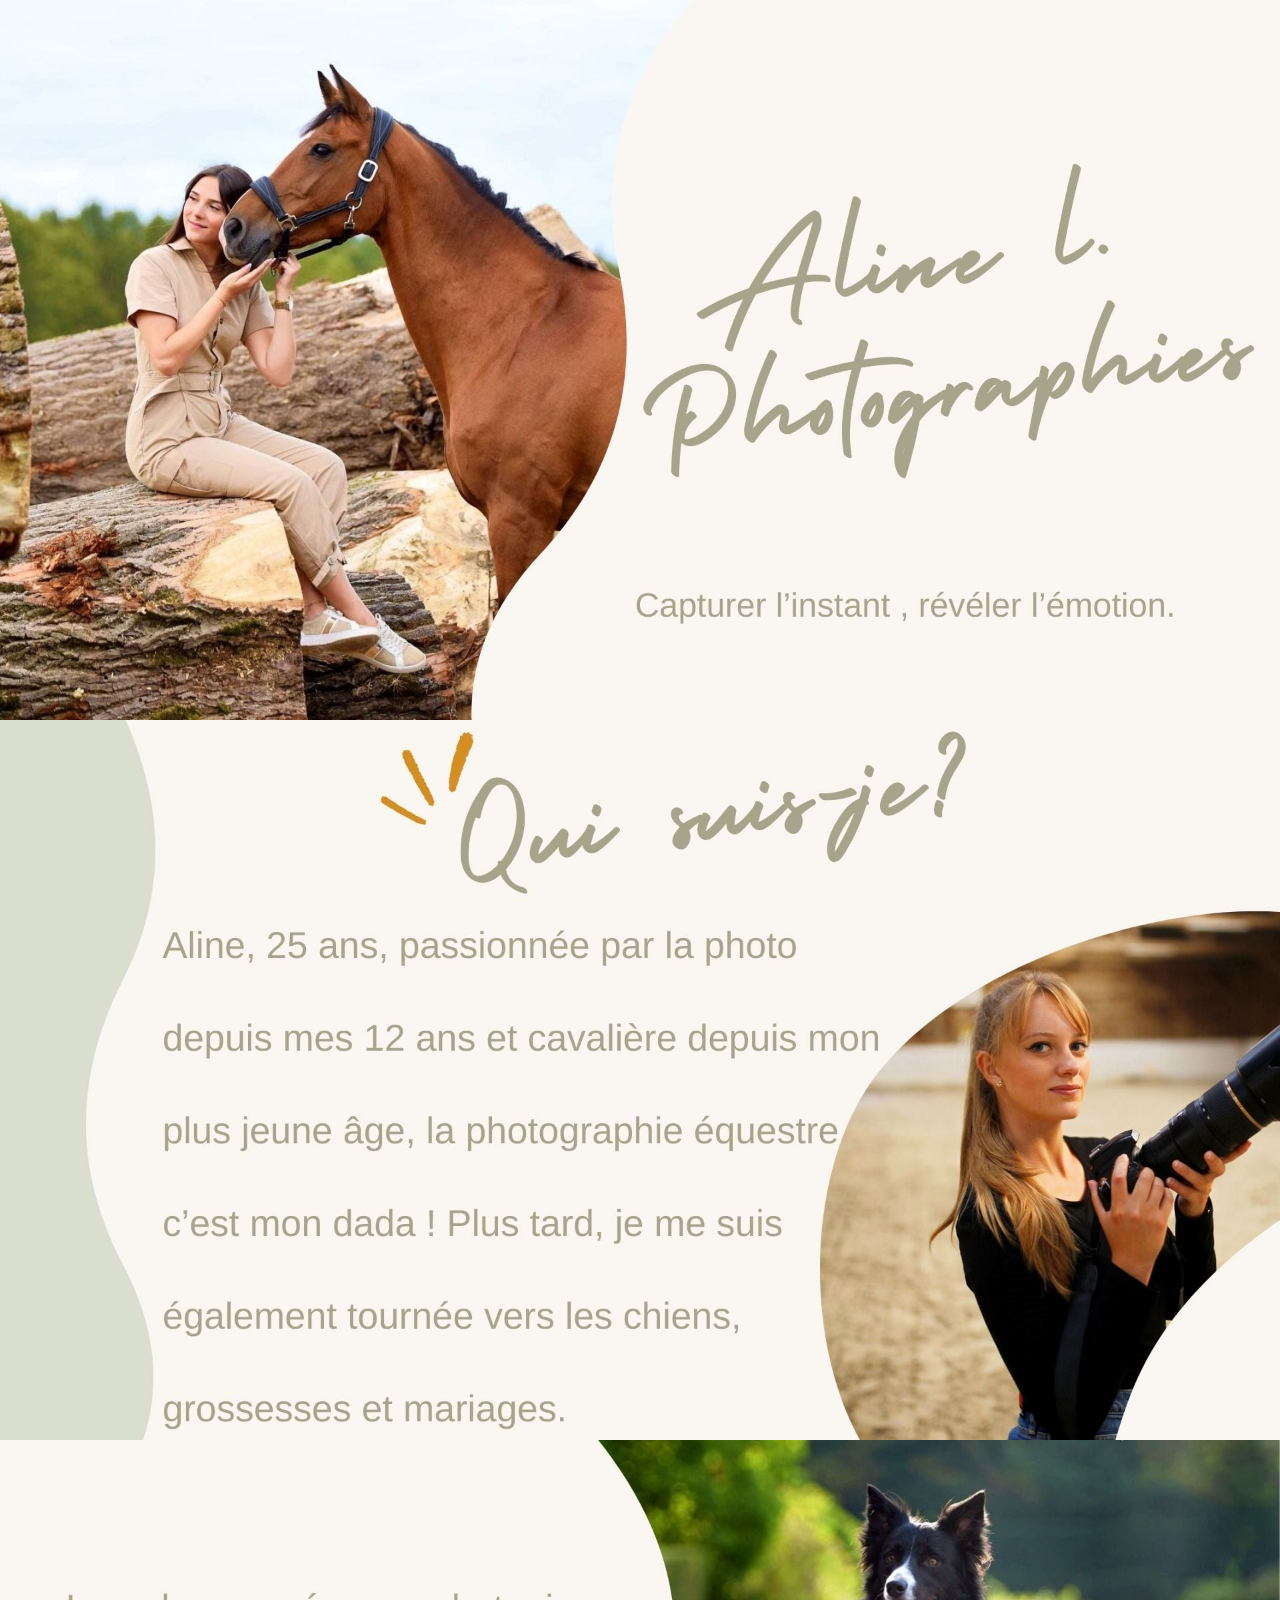
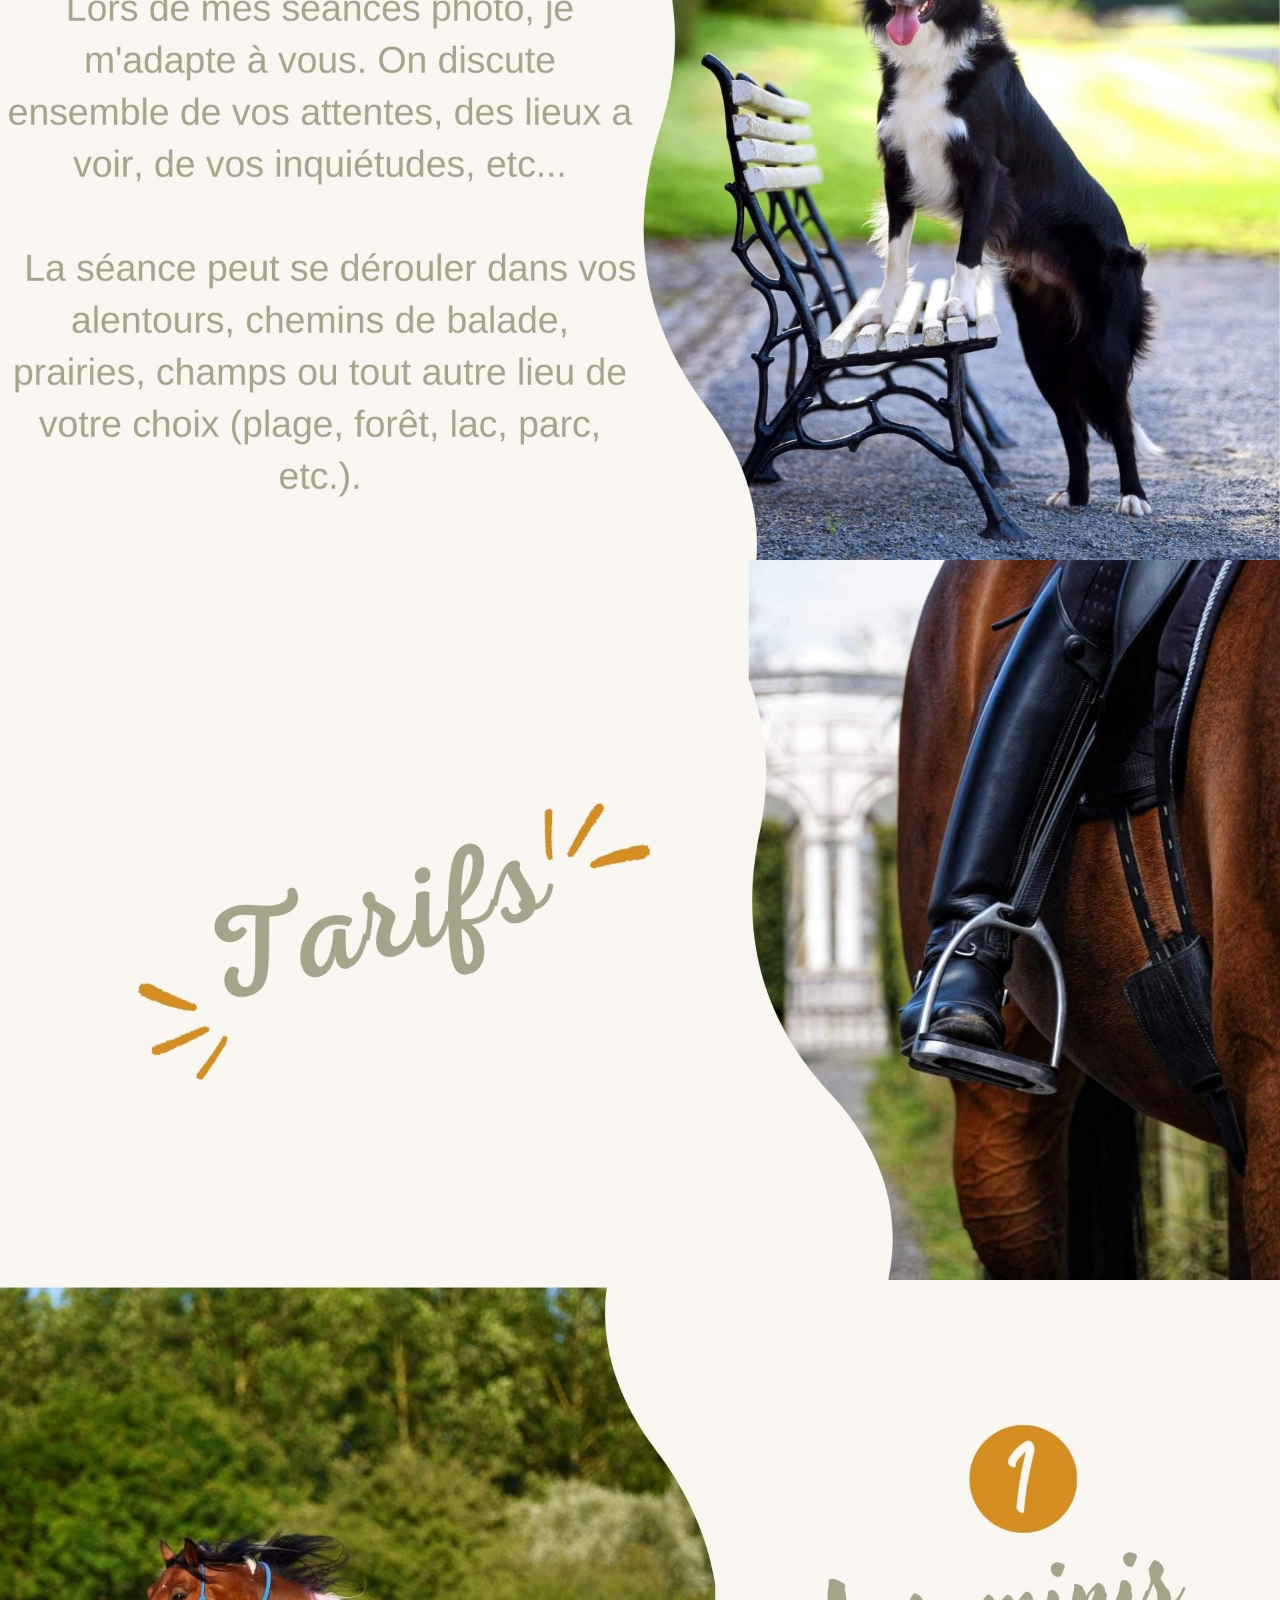
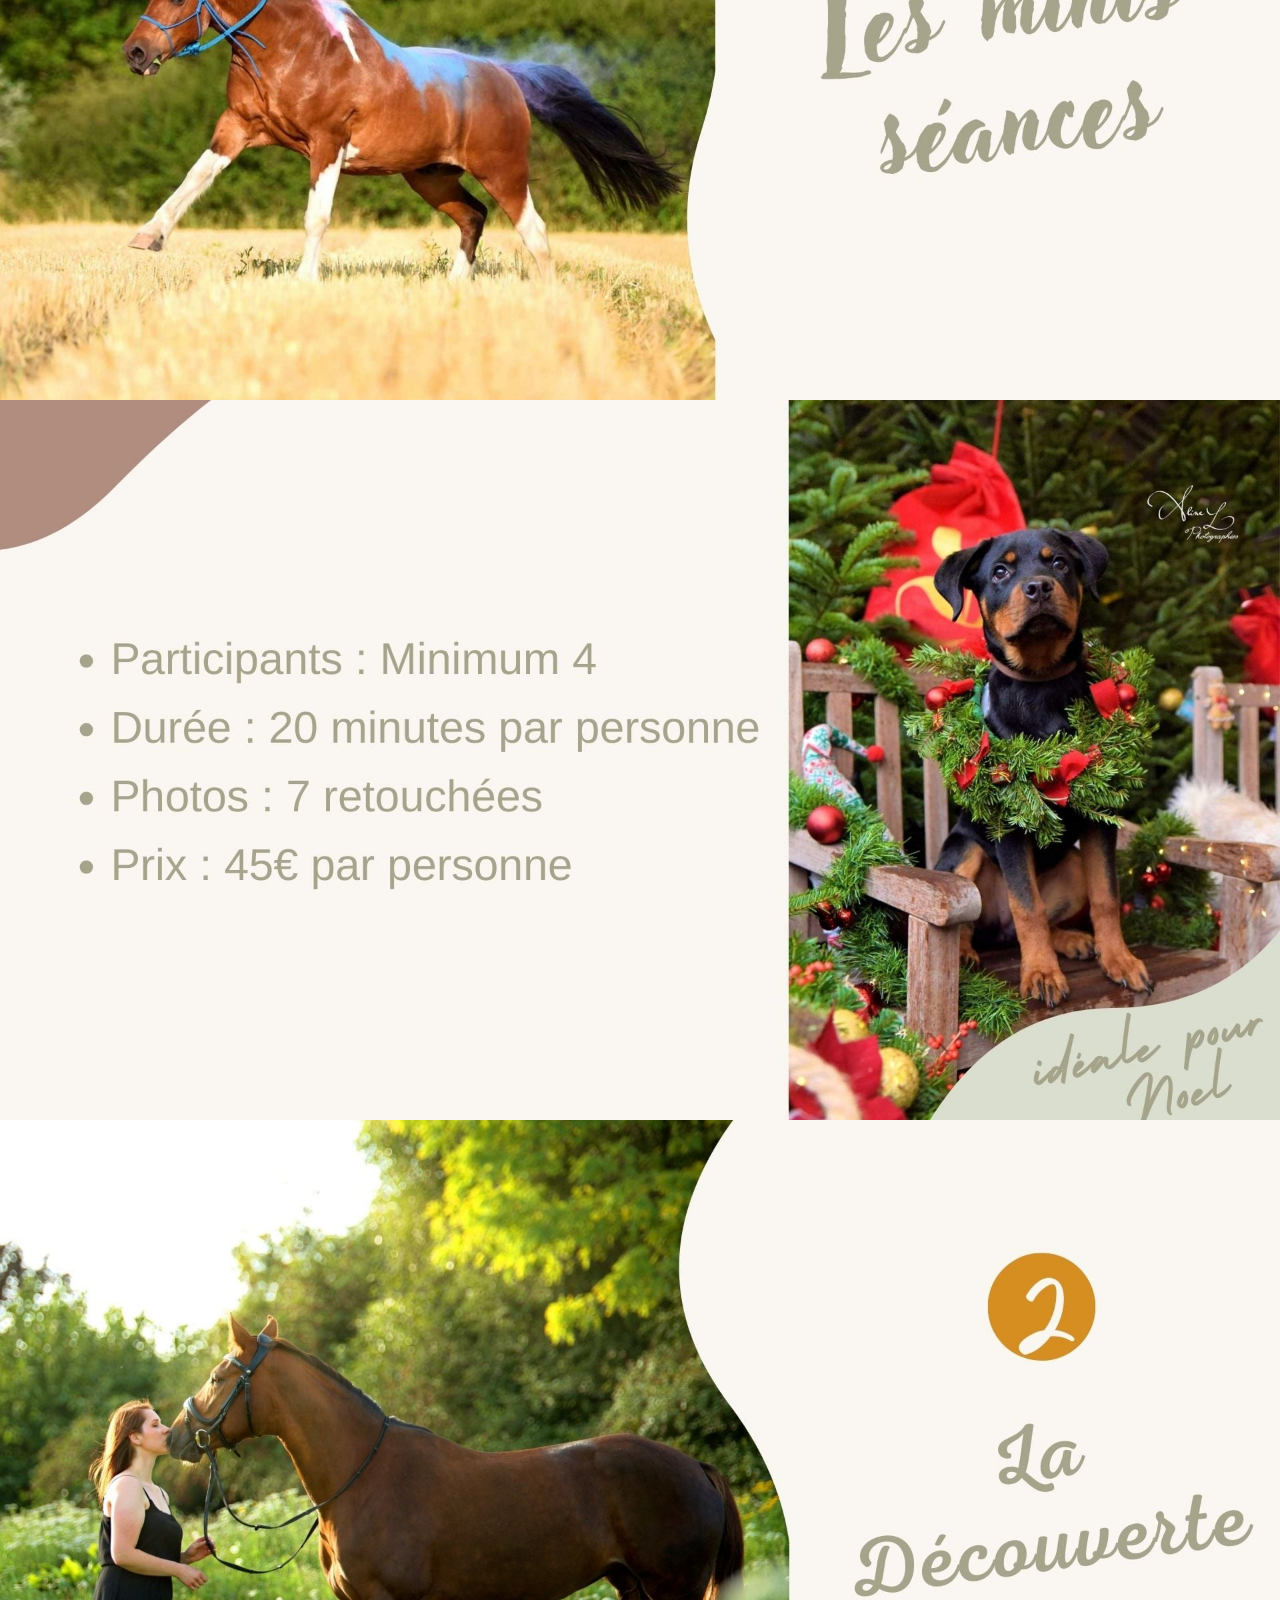
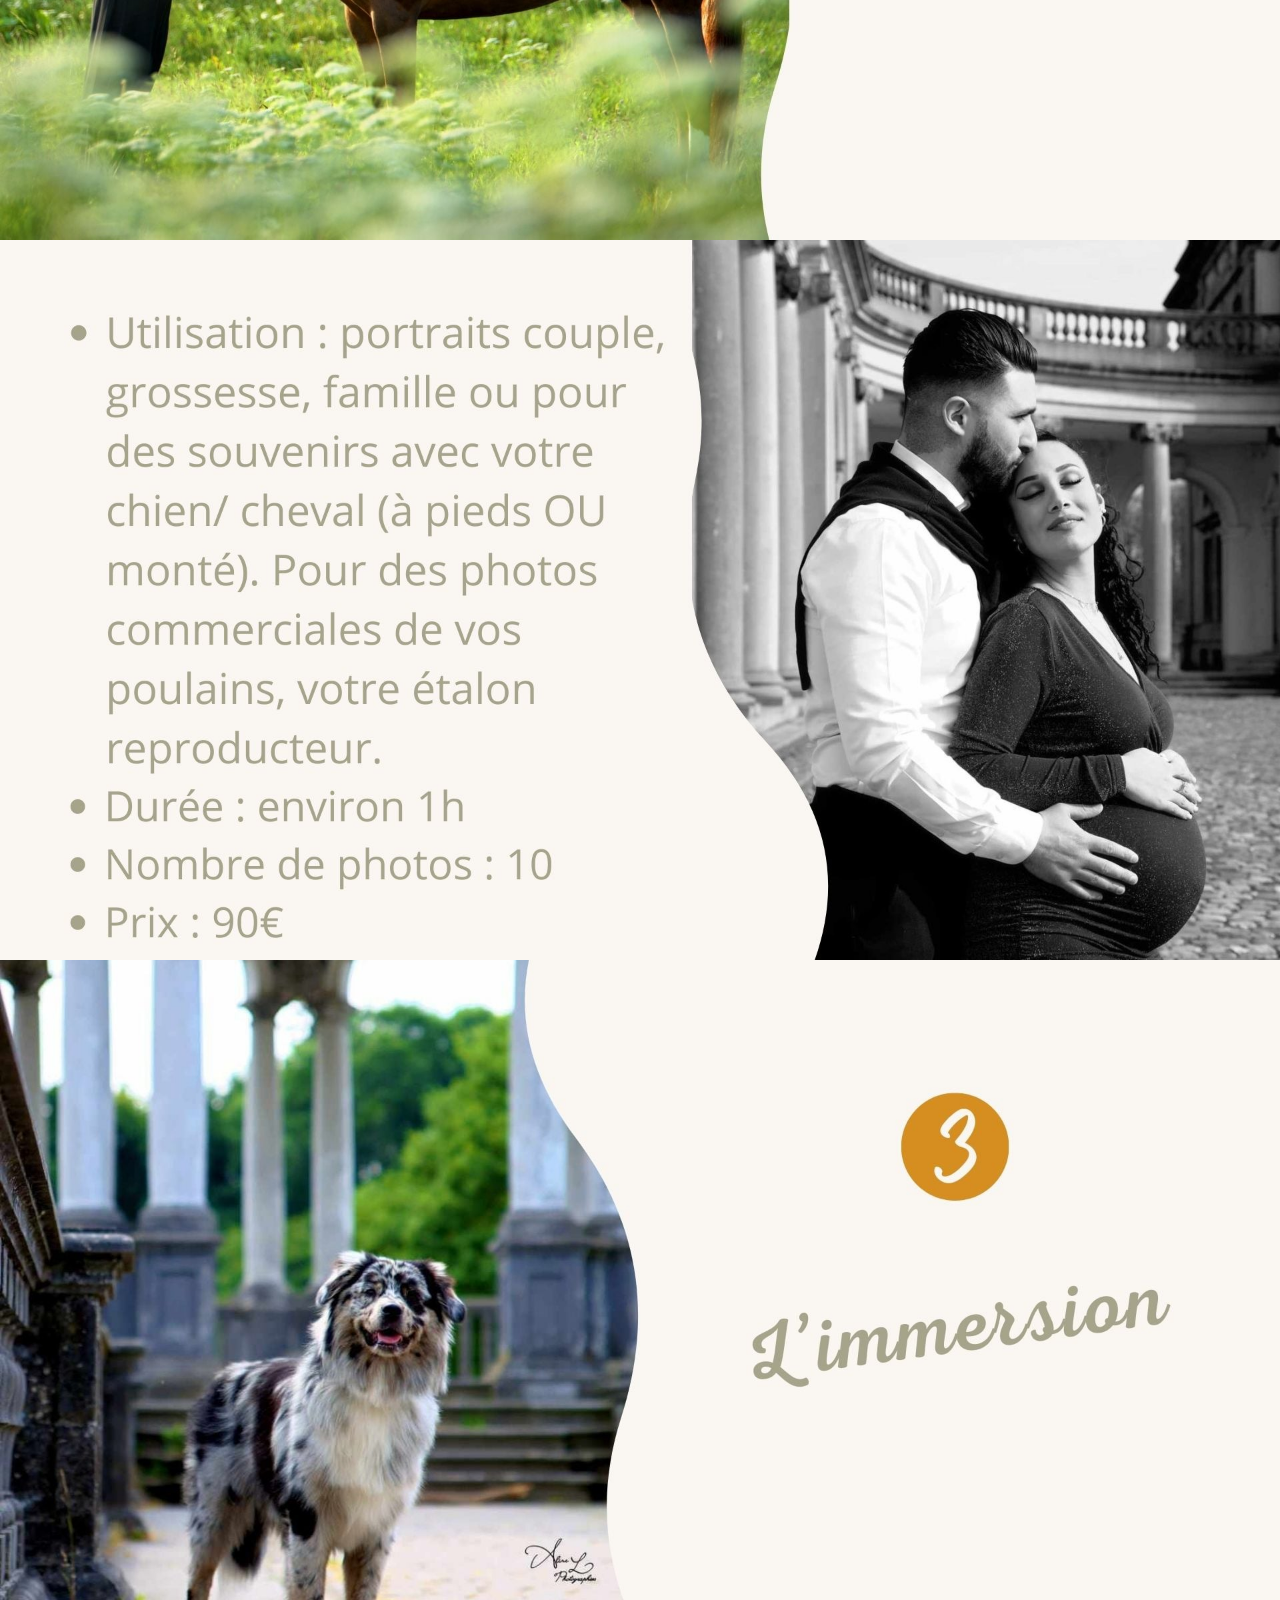
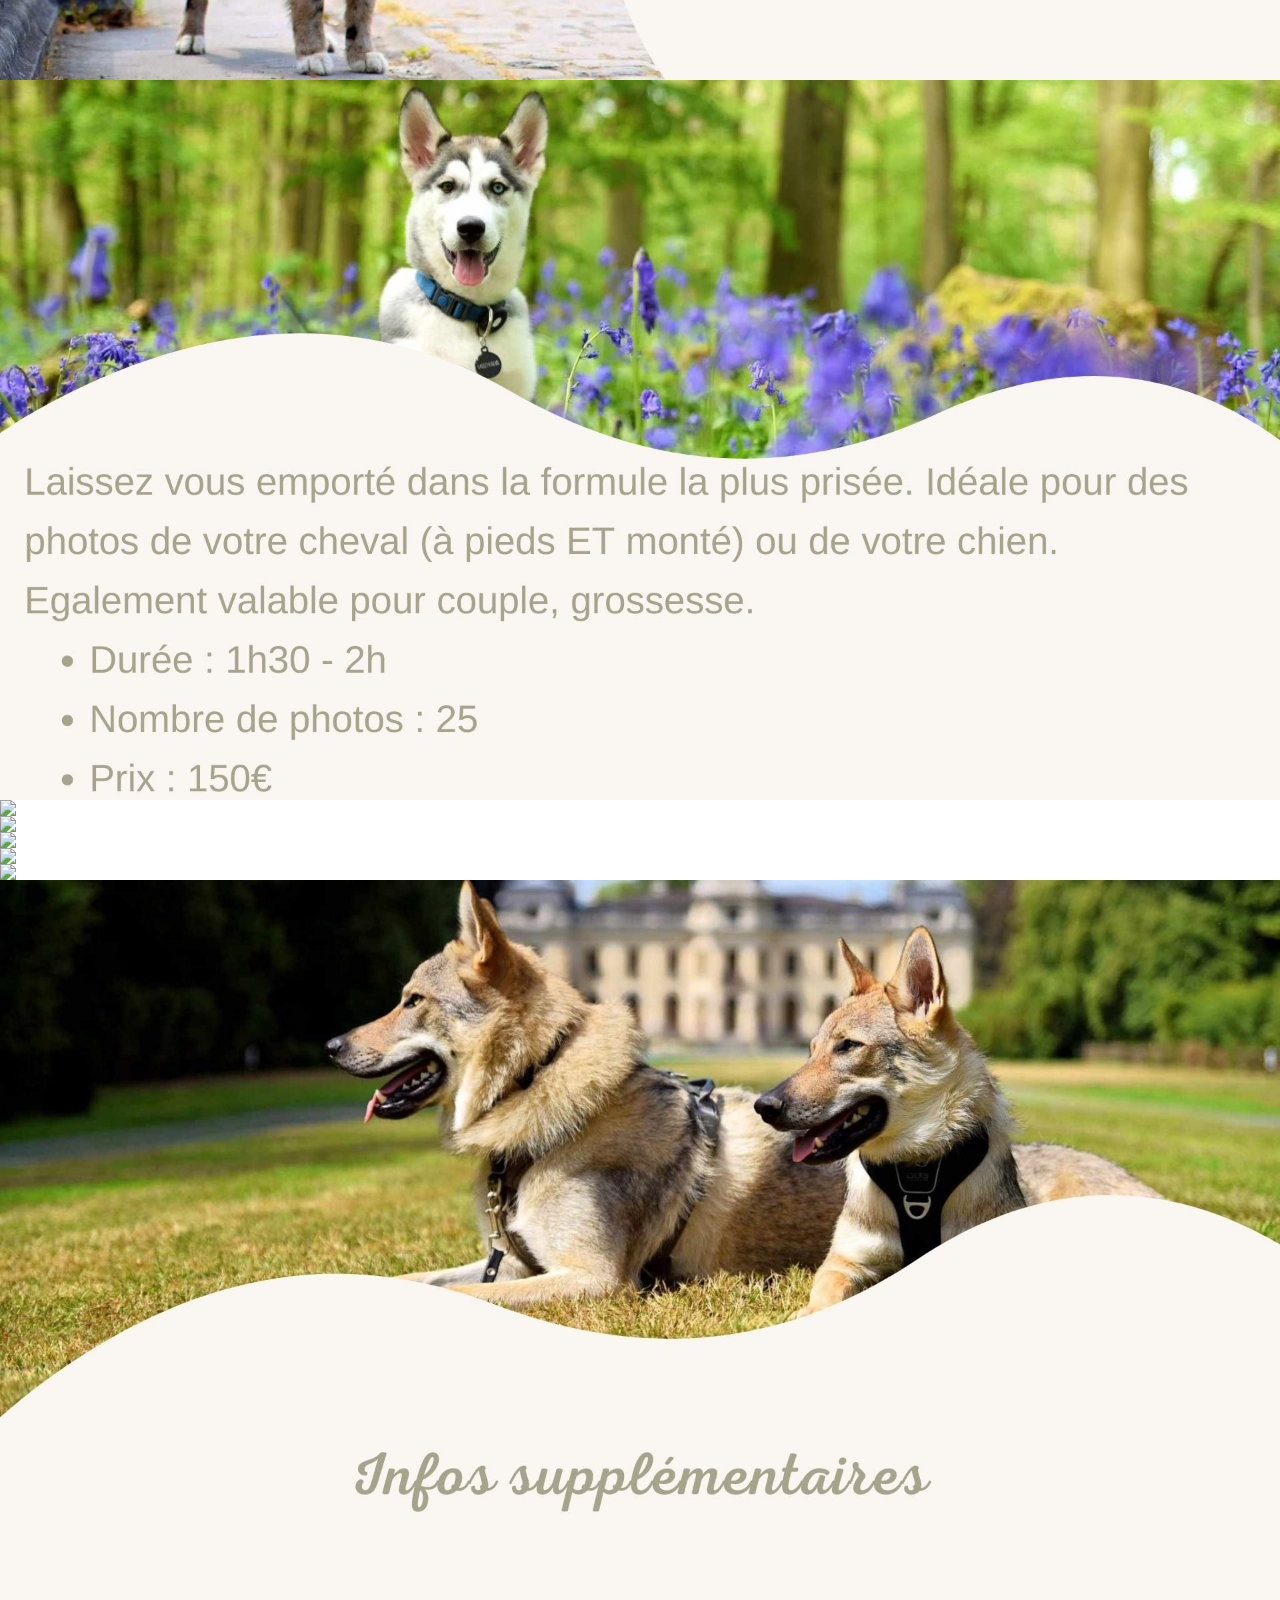
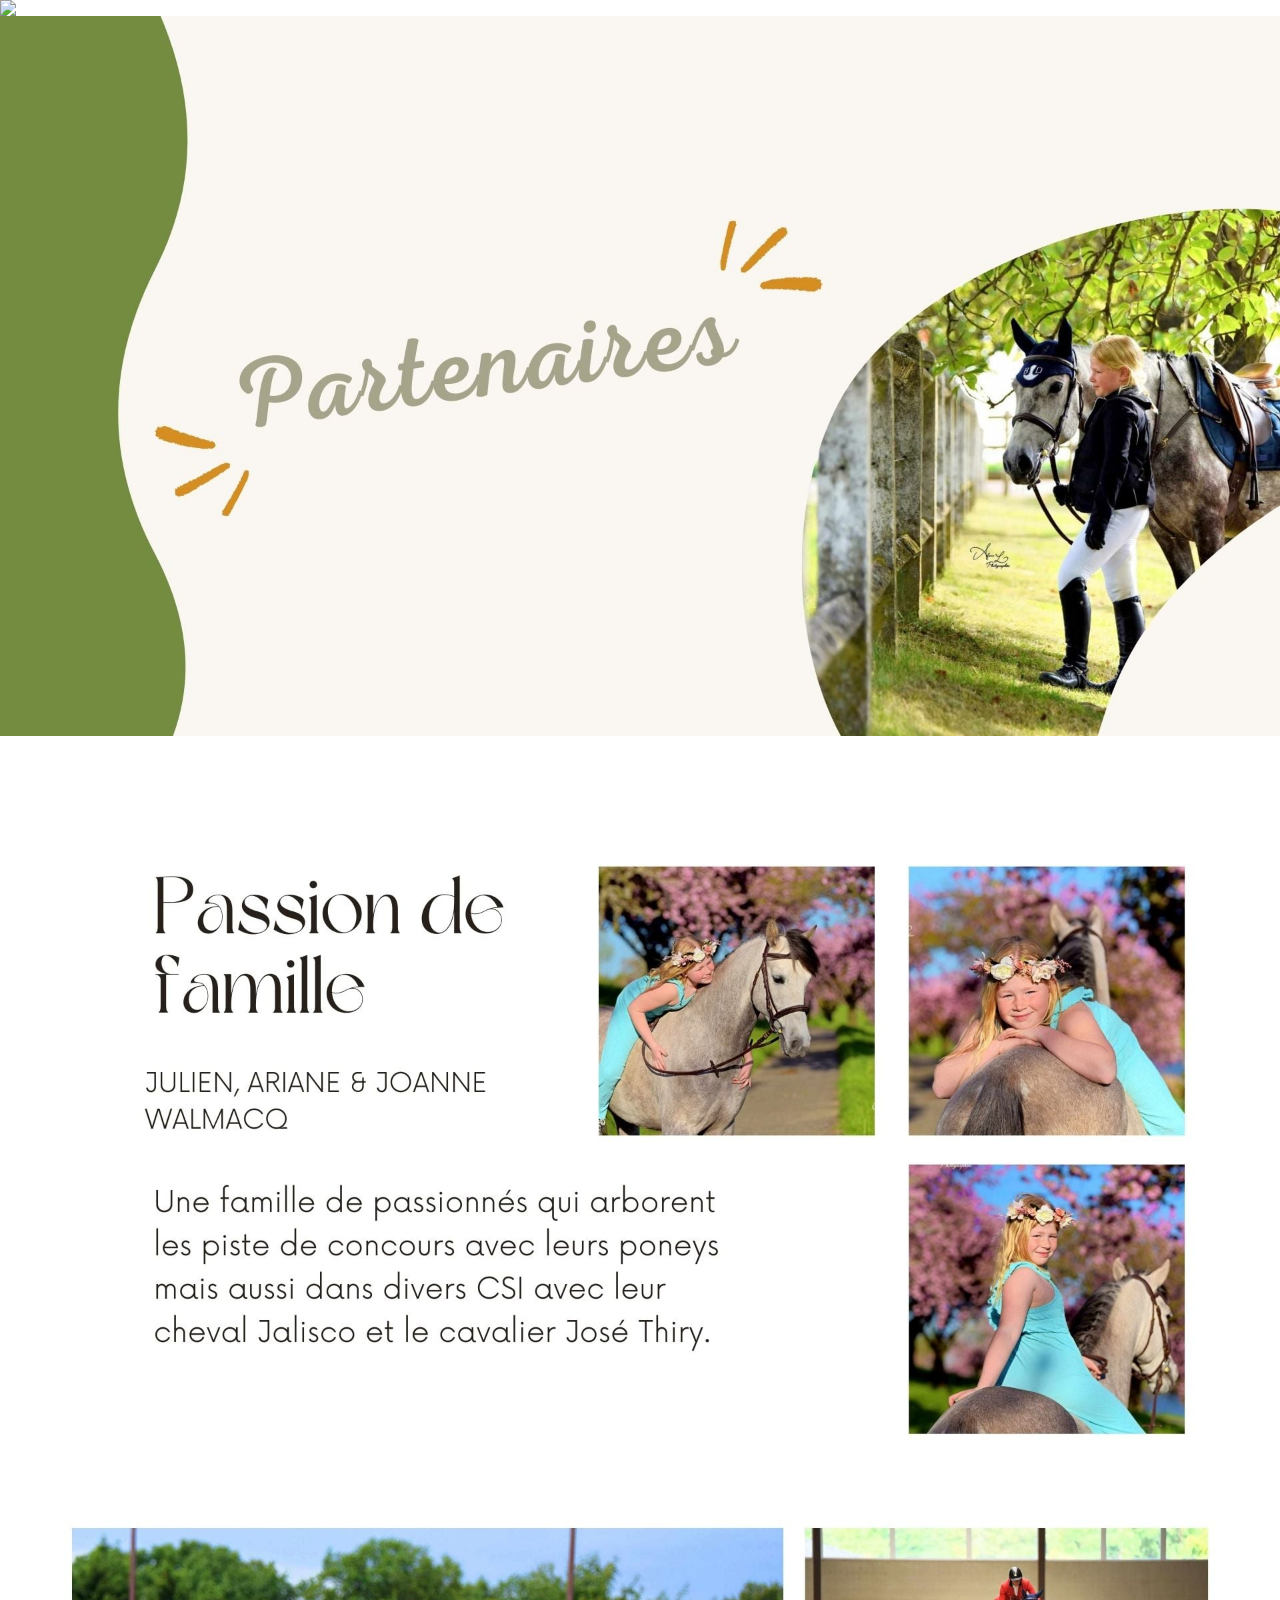
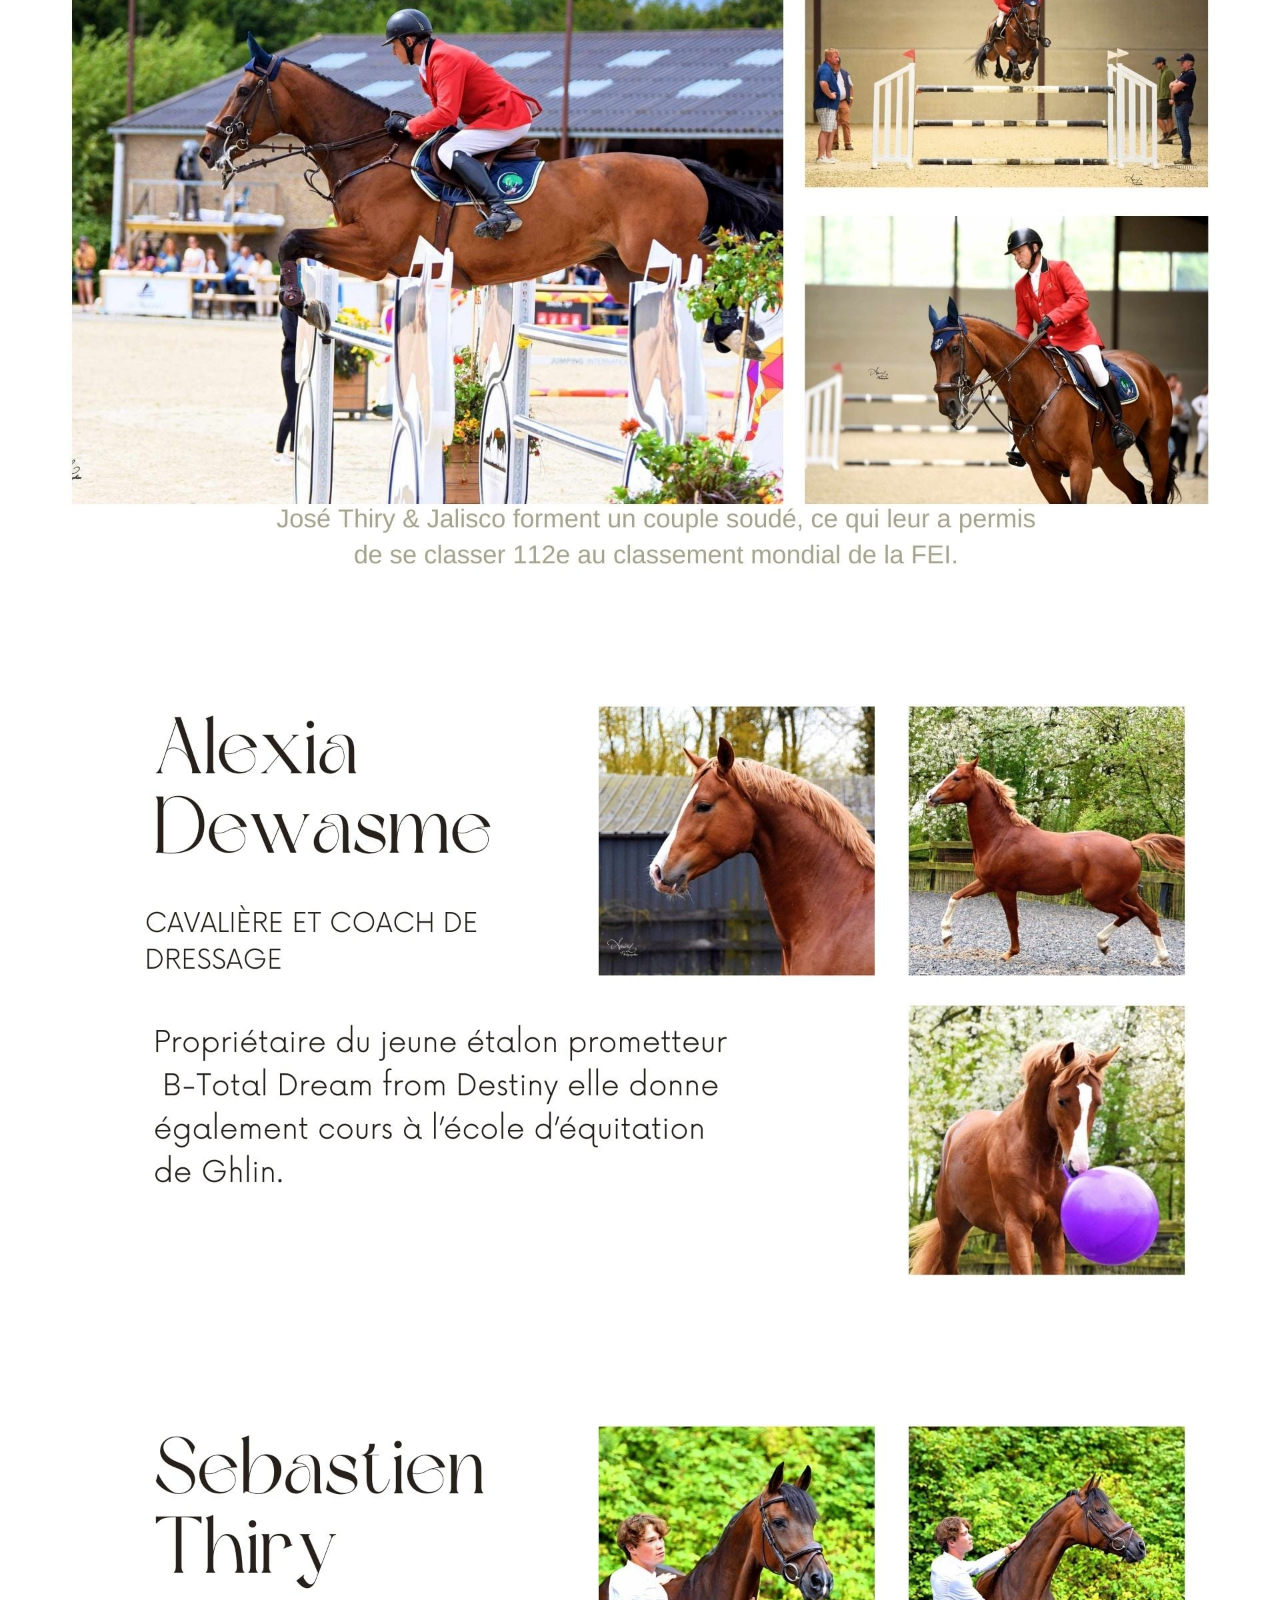
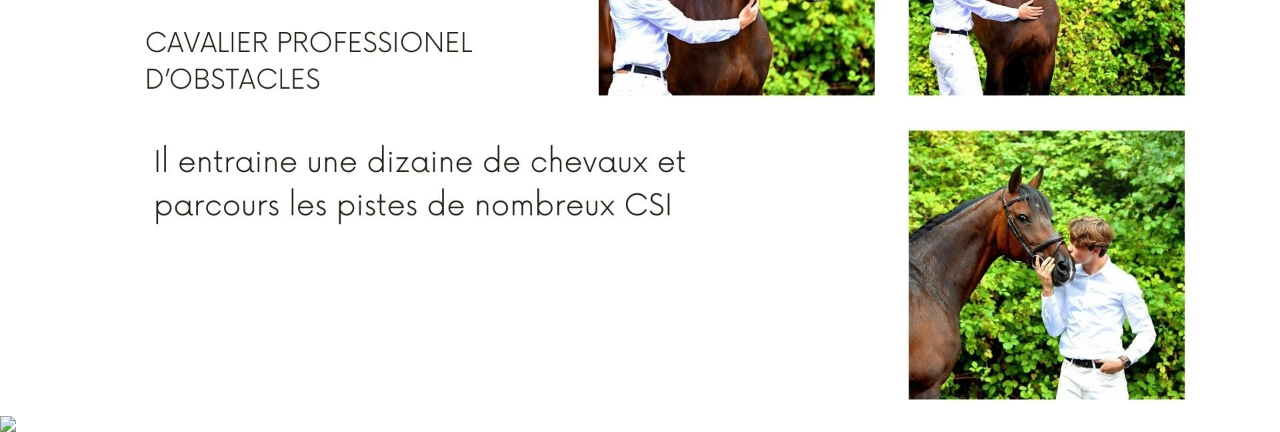
==== commit ef30dc0f: "mise a jour" ====
--- a/index.html
+++ b/index.html
@@ -30,13 +30,13 @@
         <img src="assets/img/ladecov.jpeg">
     </div>
     <div>
-        <img src="assets/img/img2/cda60366-2e7b-4bde-9d27-adc1d92b3e0c.jpg">
+        <img src="assets/img/img2/cda60366-2e7b-4bde-9d27-adc1d92b3e0c.JPG">
     </div>
     <div>
         <img src="assets/img/limmersion.jpeg">
     </div>
     <div>
-        <img src="assets/img/img2/308d7a15-aa6a-4899-aa75-30cf0e53b8d2.jpeg">
+        <img src="assets/img/img2/308d7a15-aa6a-4899-aa75-30cf0e53b8d2.JPG">
     </div>
     <div>
         <img src="assets/img/enchantée.jpeg">
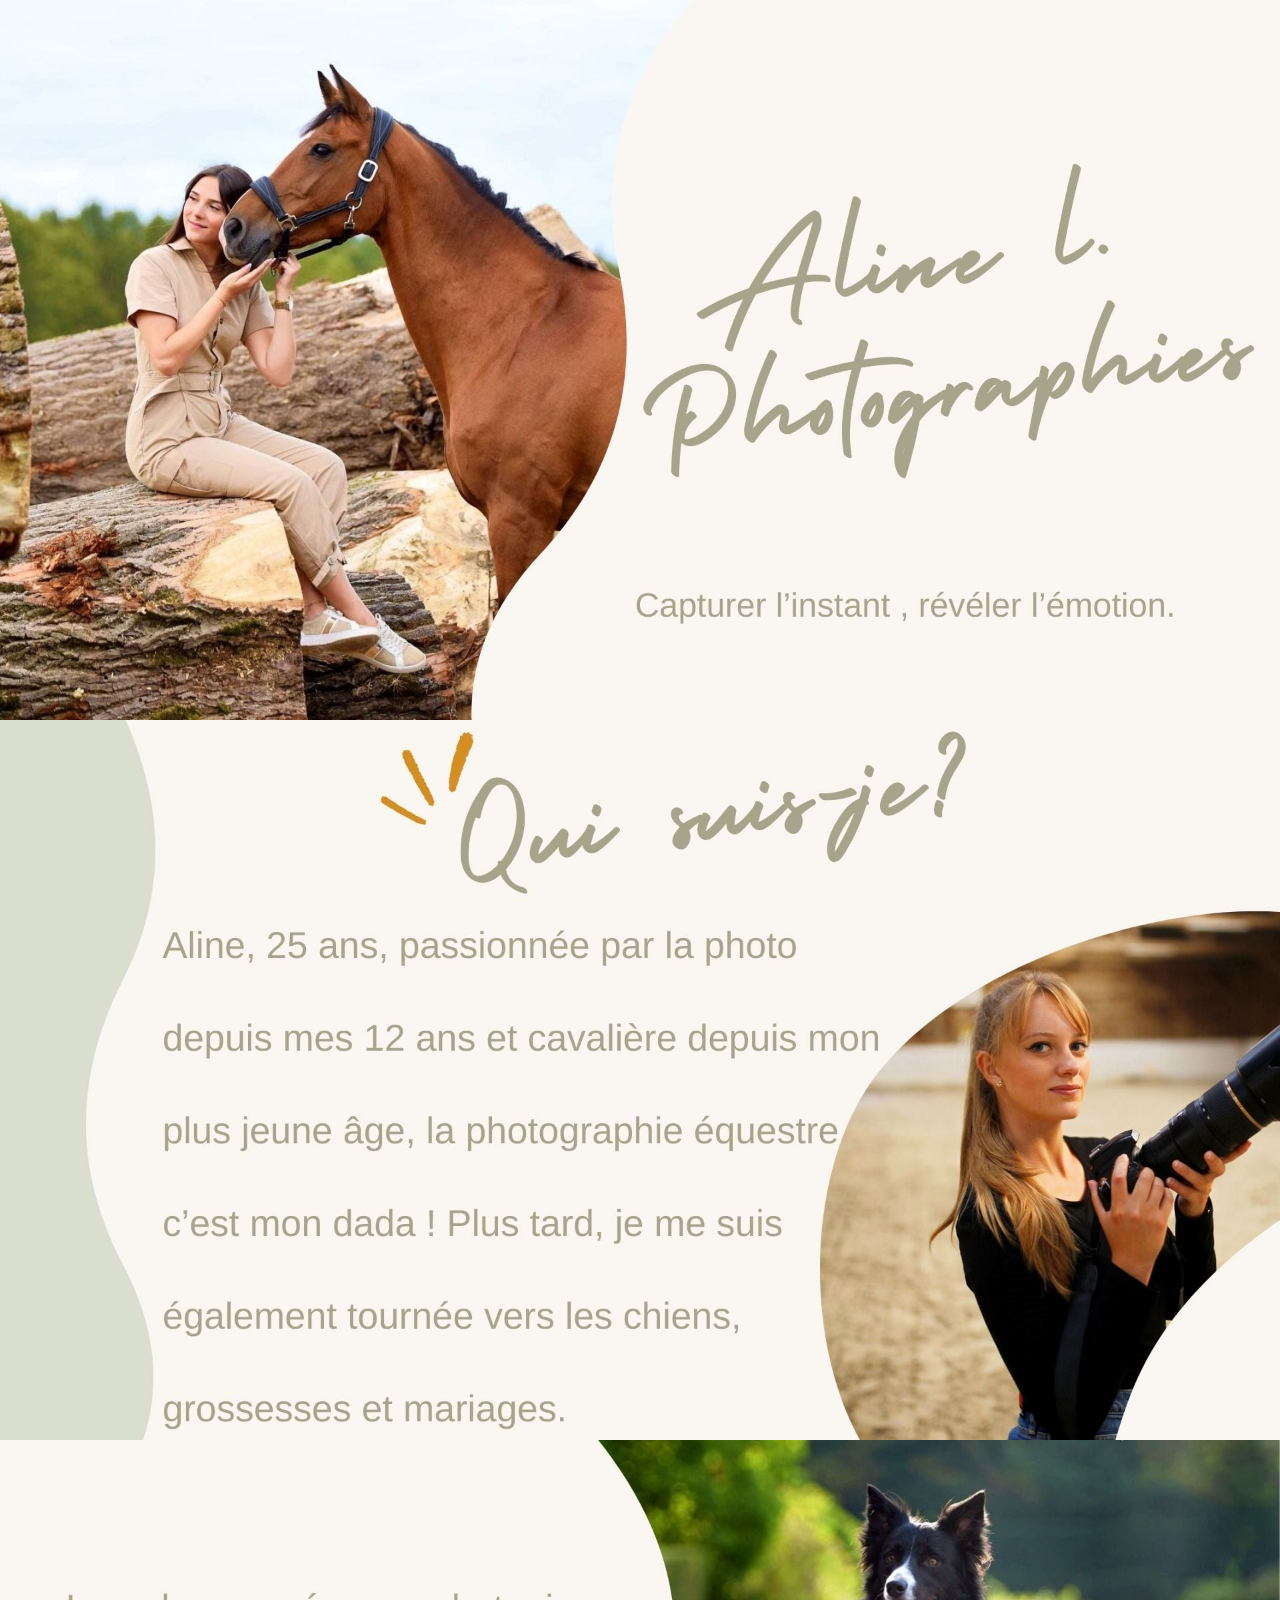
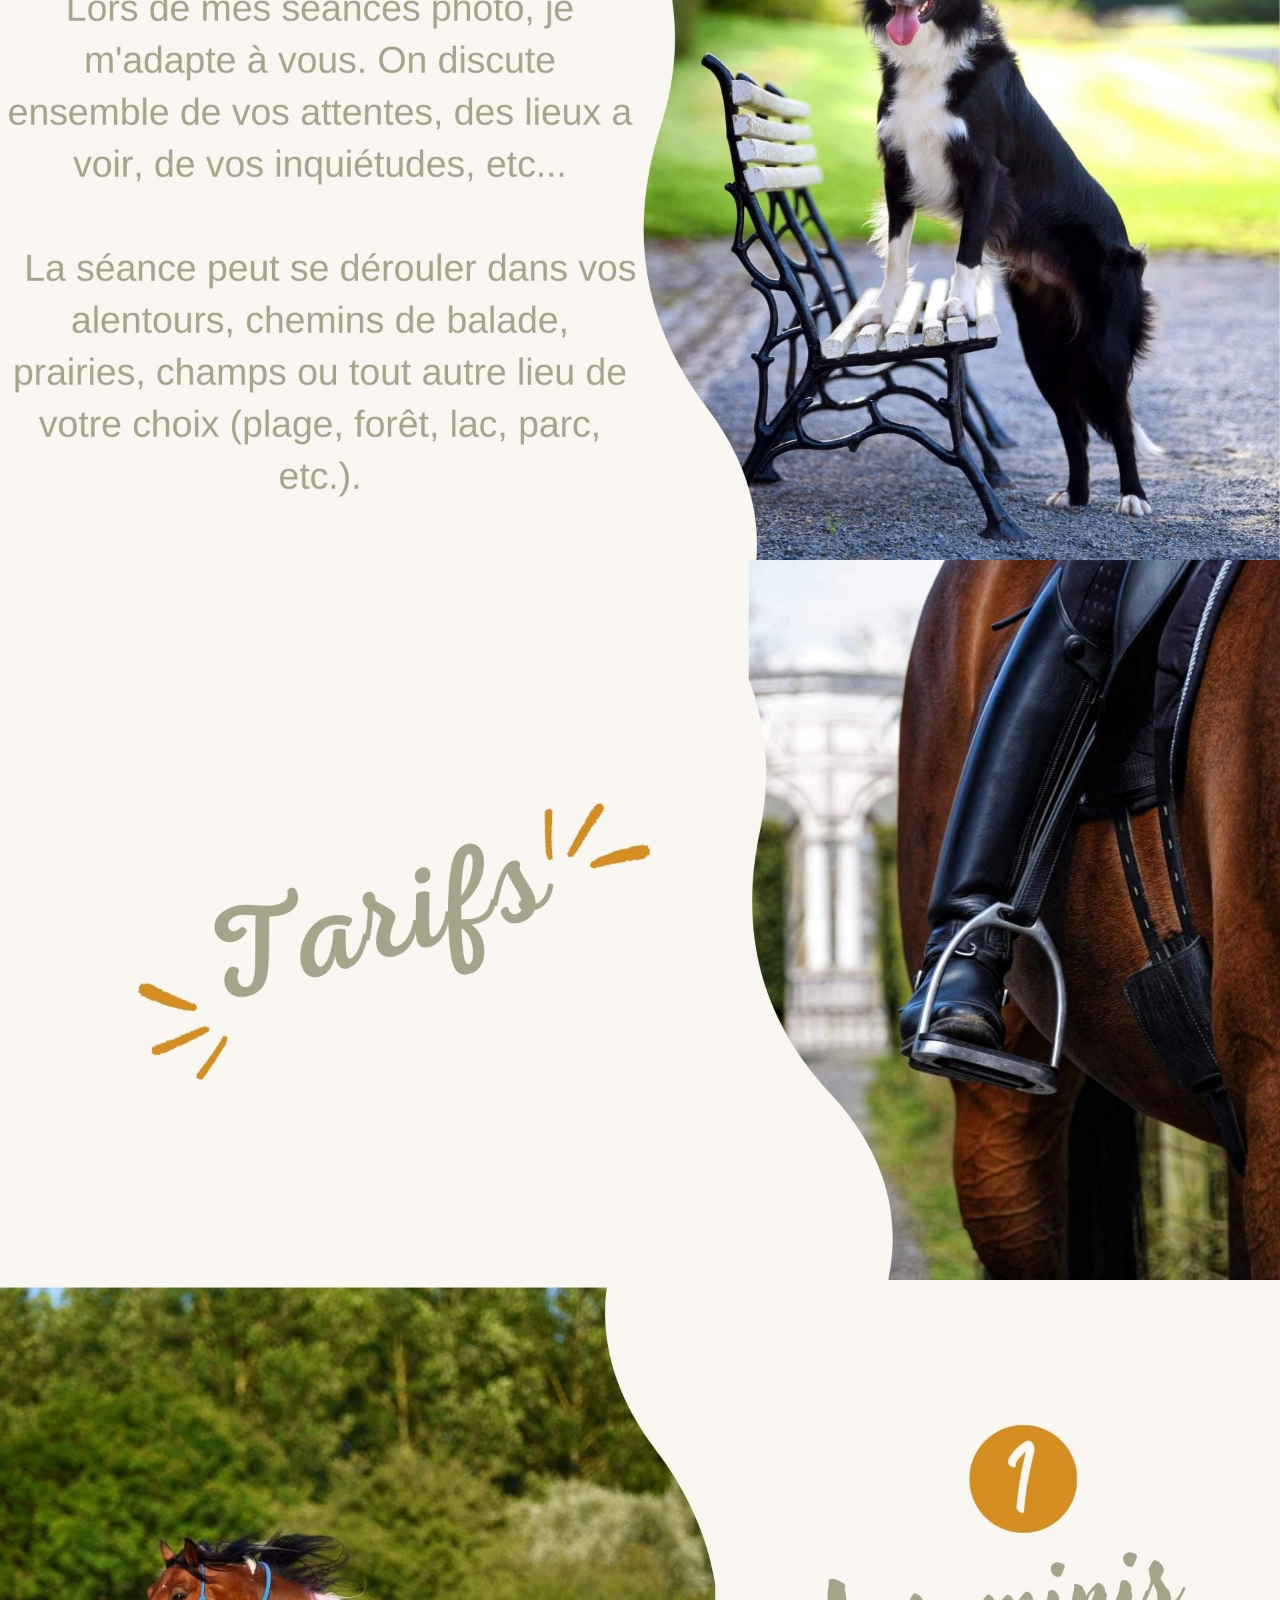
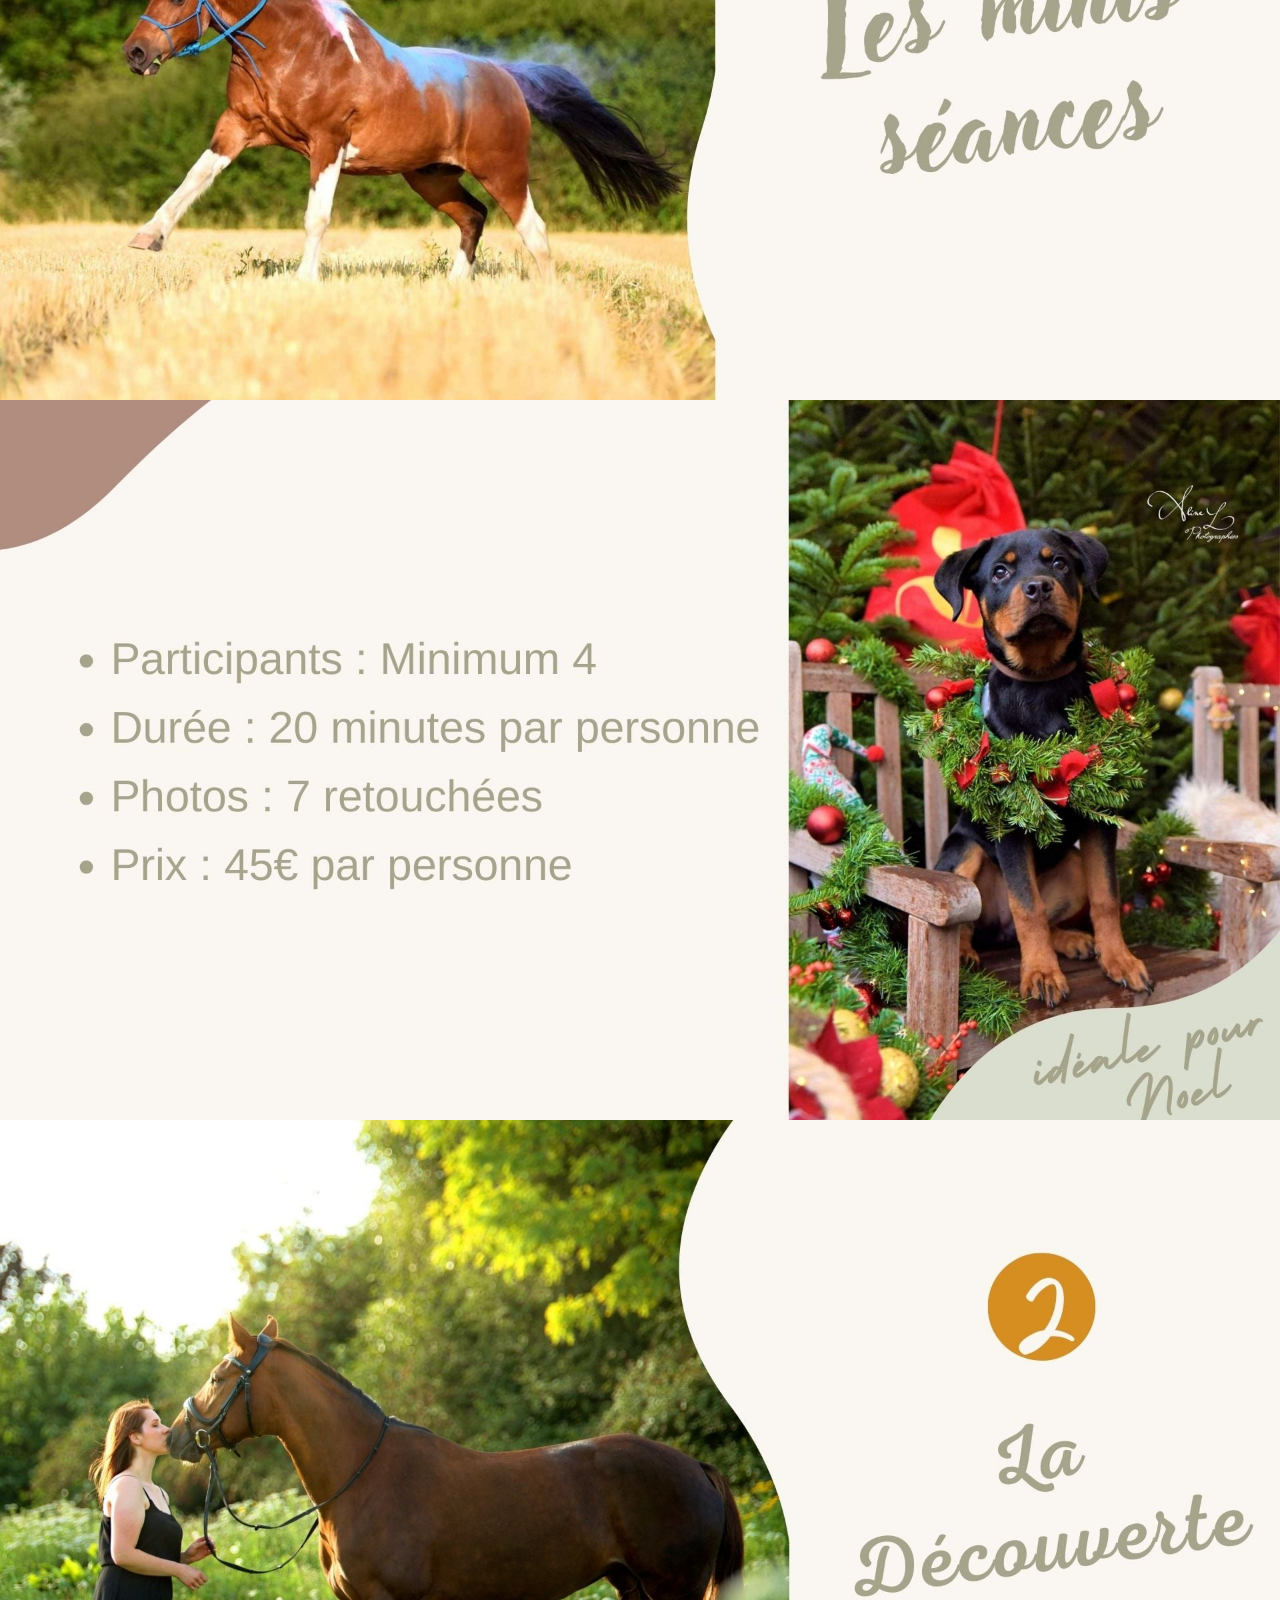
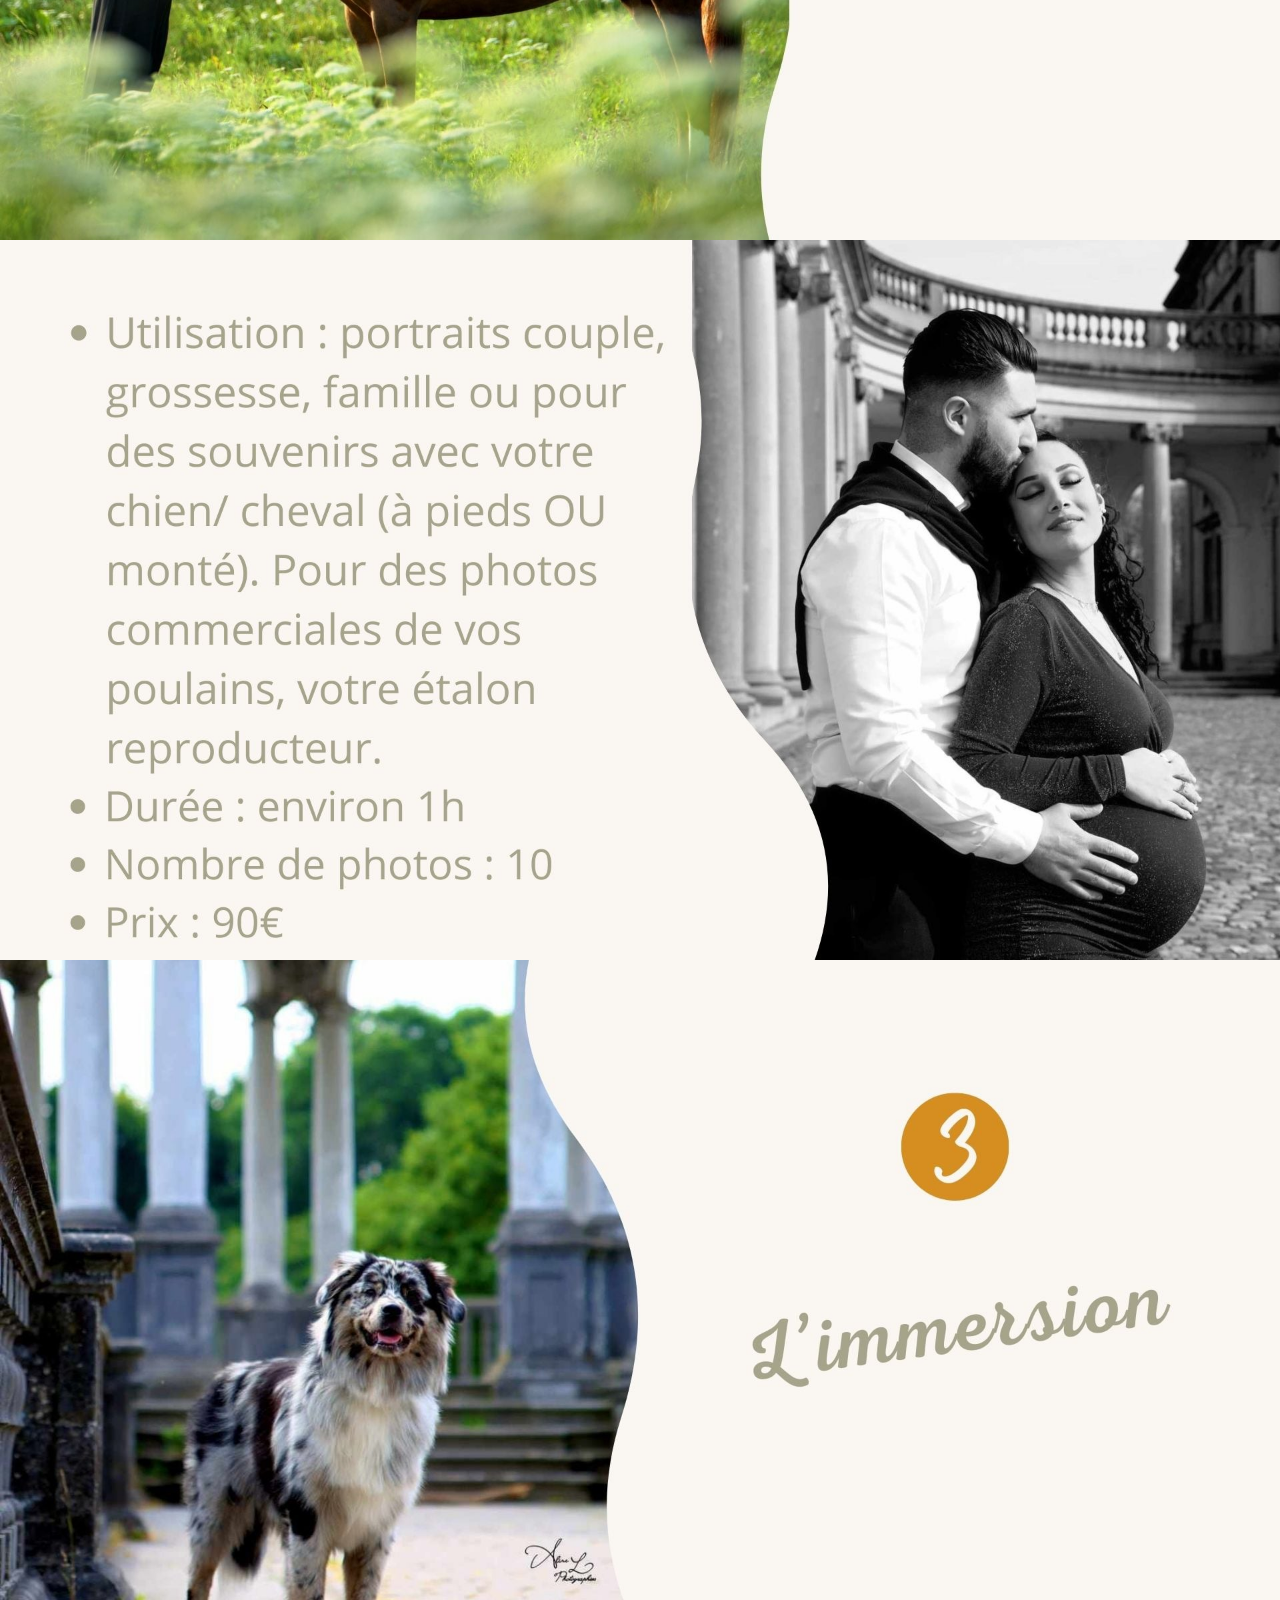
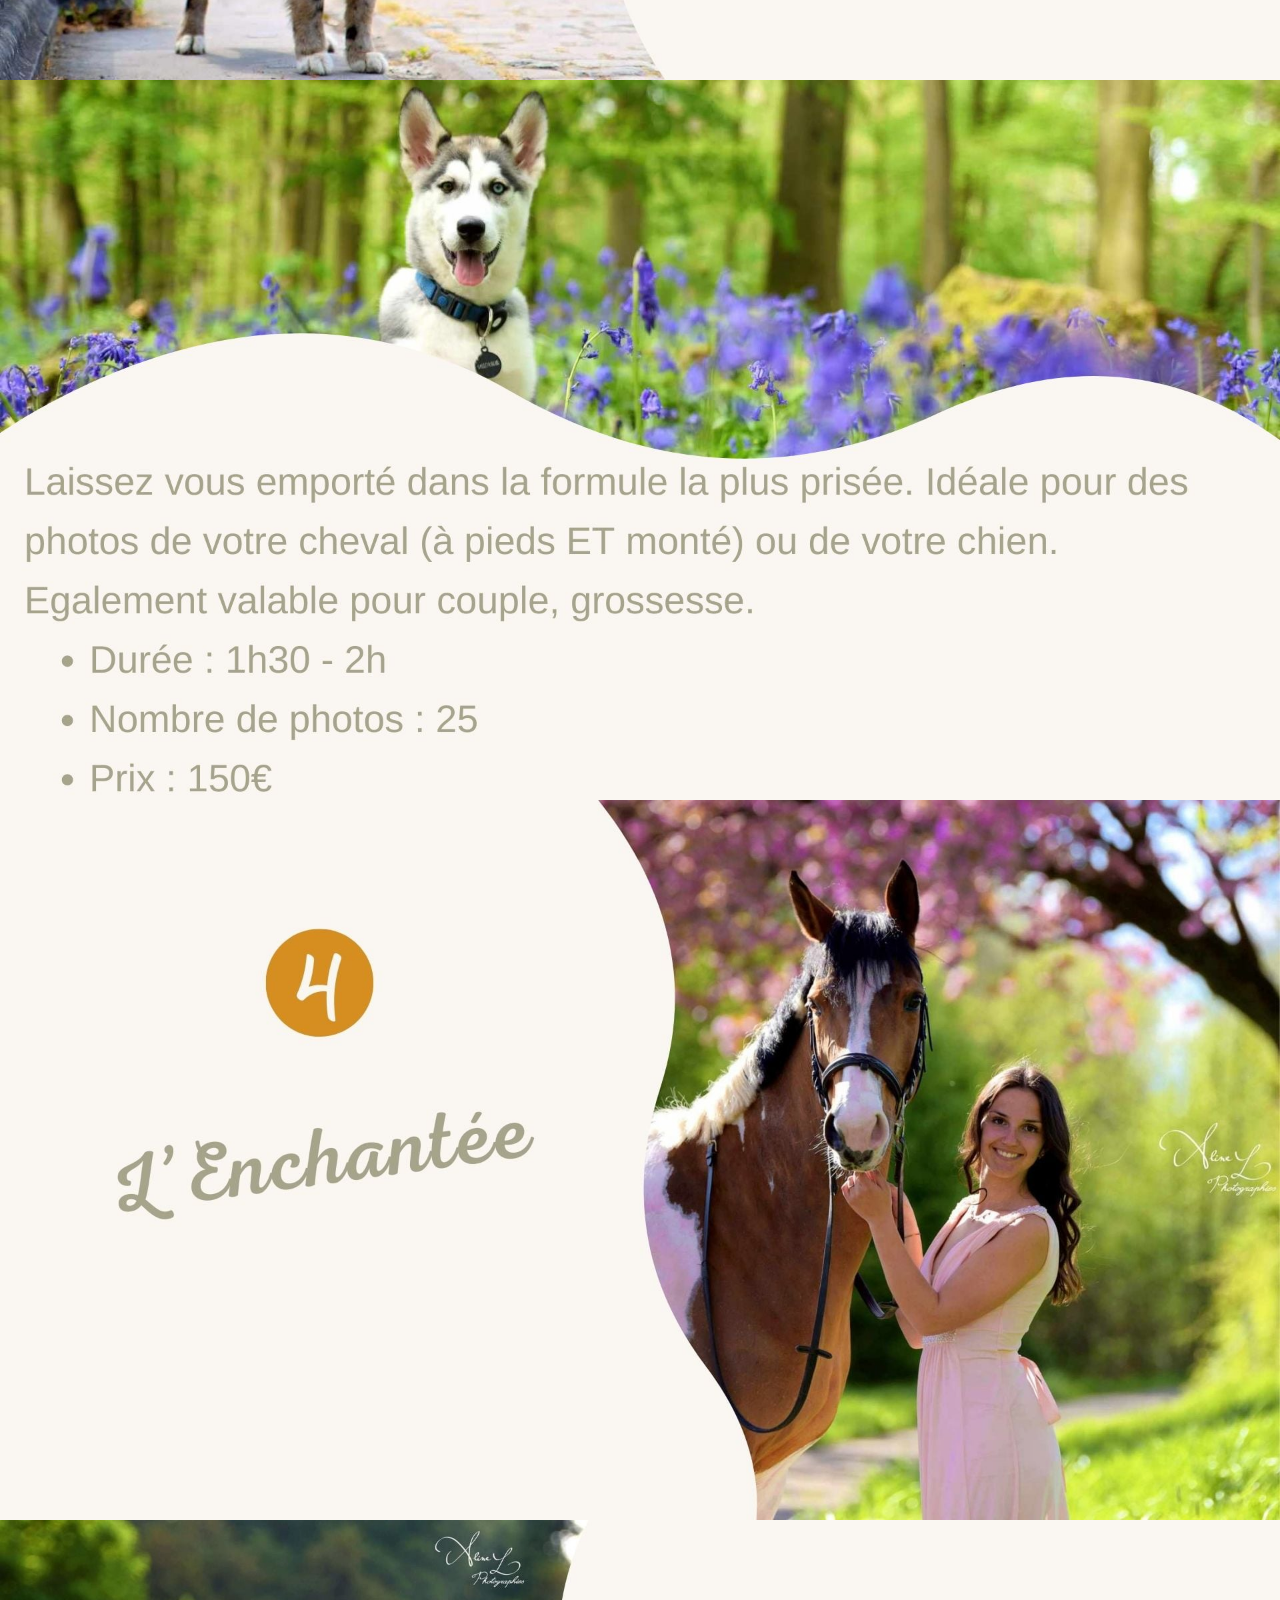
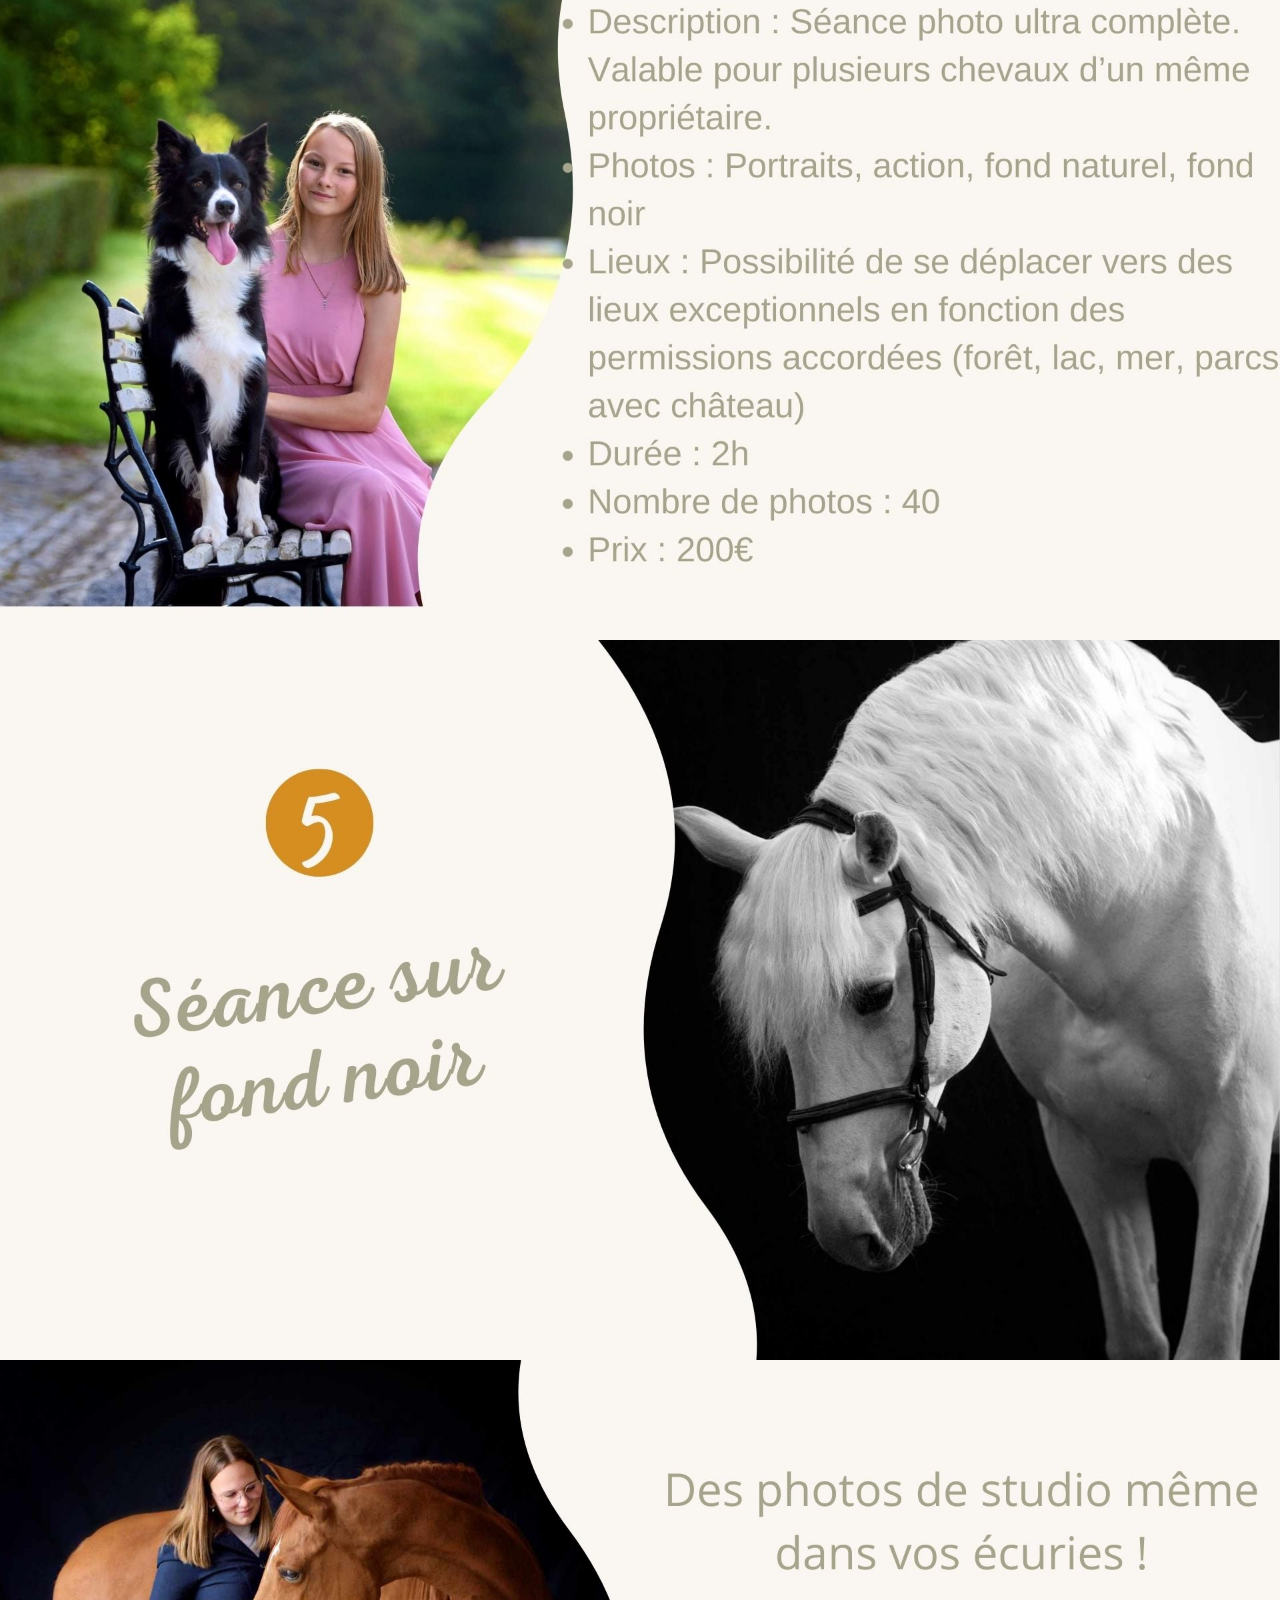
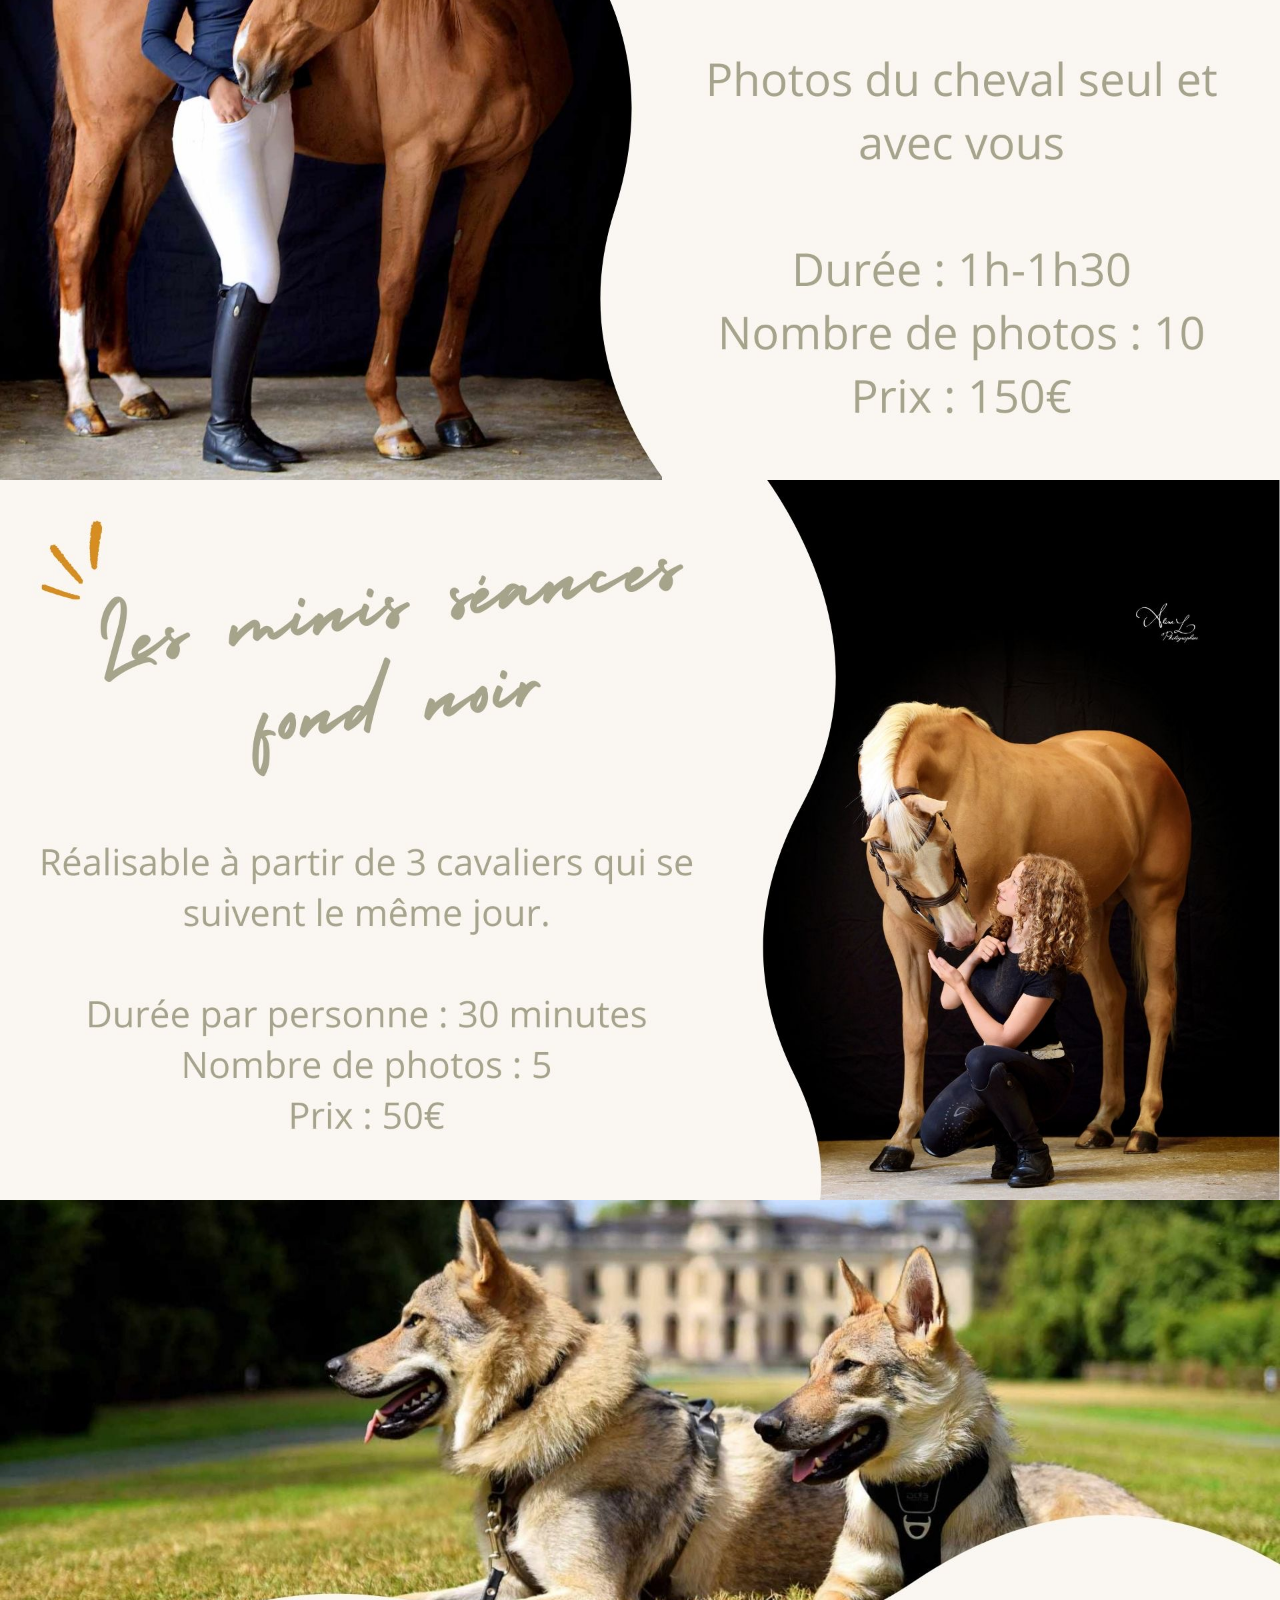
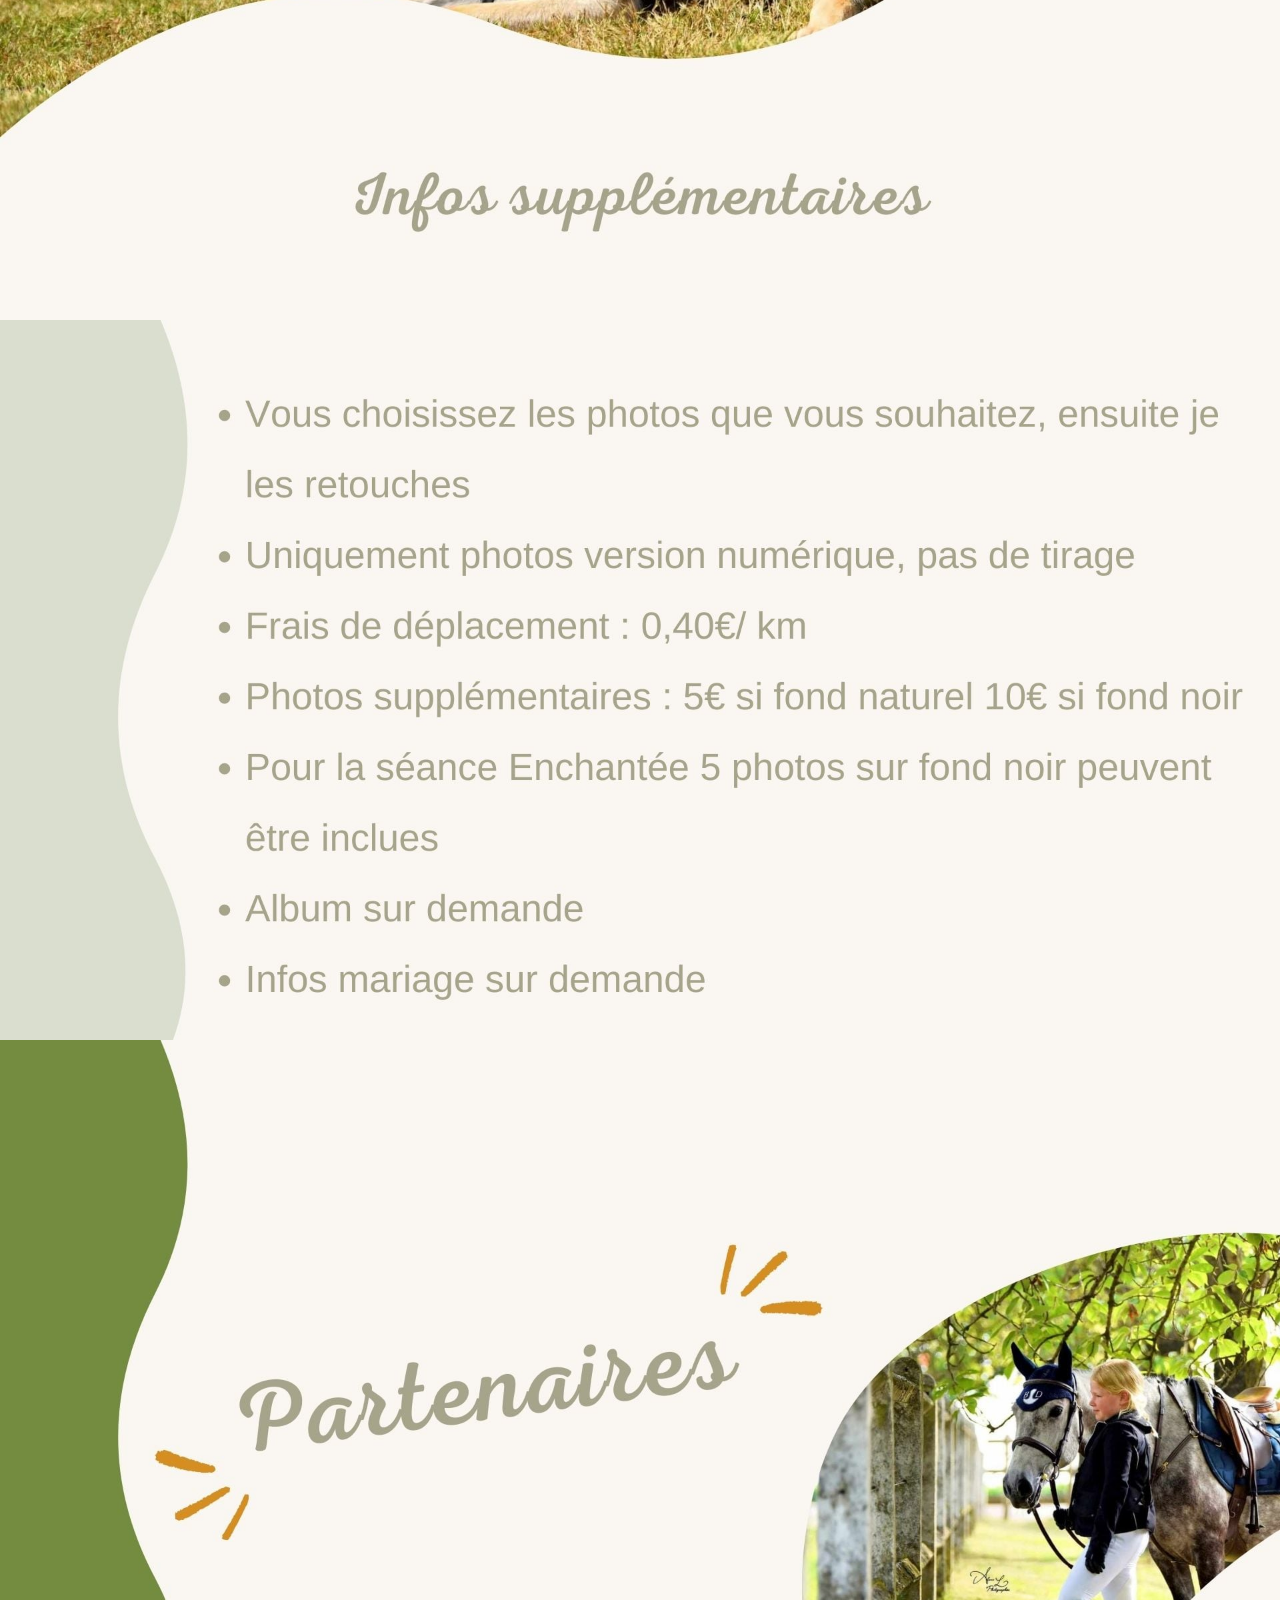
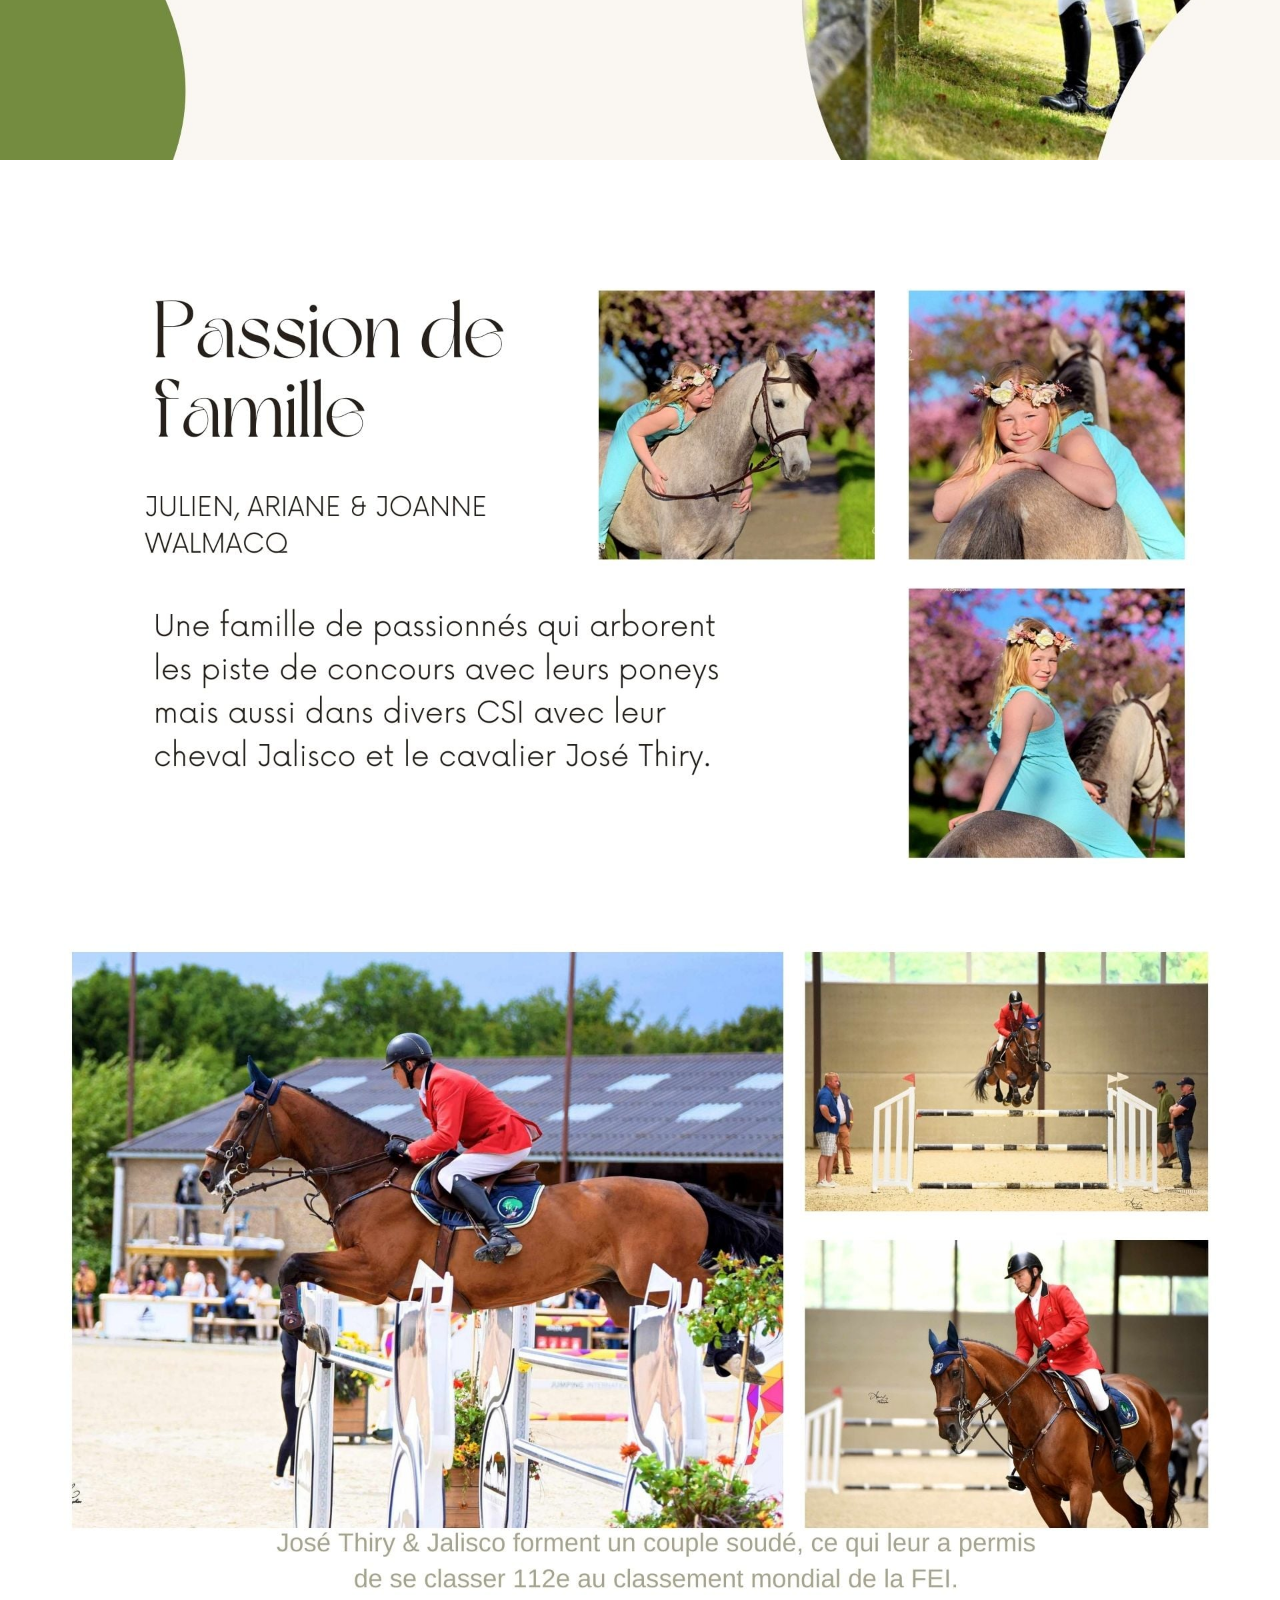
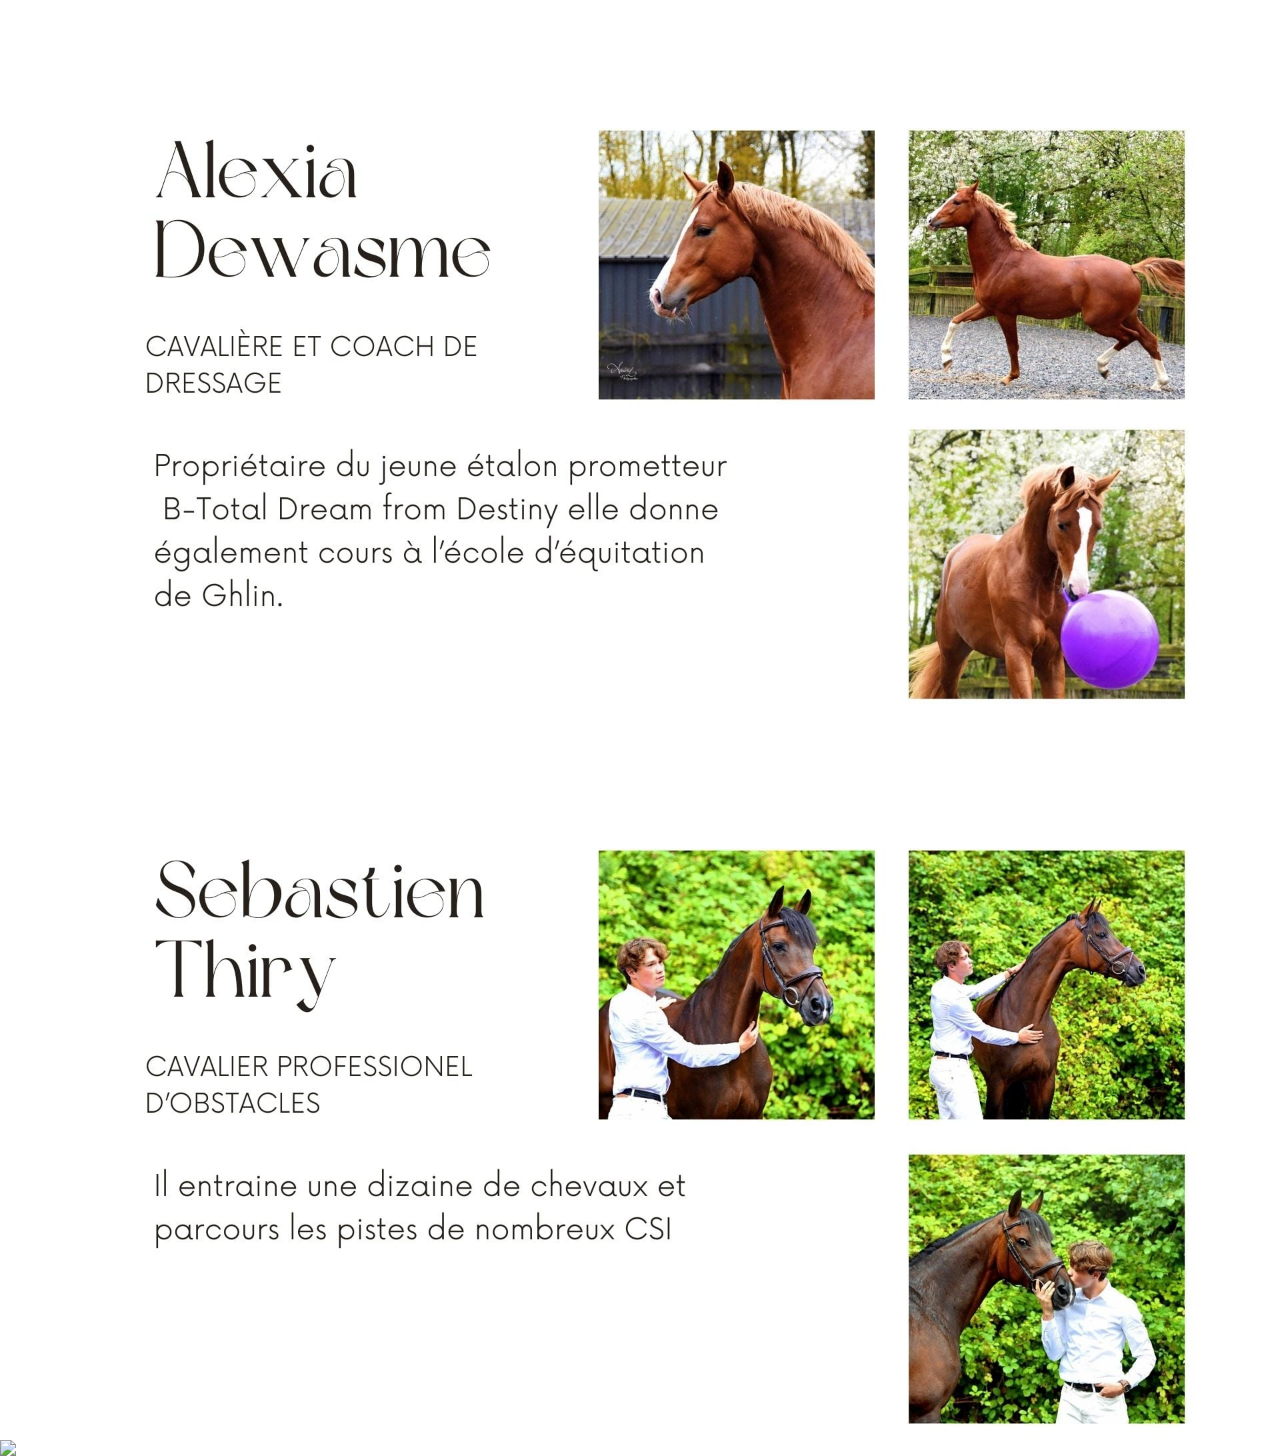
==== commit 04c57435: "mise a jour" ====
--- a/index.html
+++ b/index.html
@@ -39,25 +39,25 @@
         <img src="assets/img/img2/308d7a15-aa6a-4899-aa75-30cf0e53b8d2.JPG">
     </div>
     <div>
-        <img src="assets/img/enchantée.jpeg">
+        <img src="assets/img/e21a1ded-6f6b-4795-bda0-042dbd1e340f.jpeg">
     </div>
     <div>
-        <img src="assets/img/enchantée2.jpeg">
+        <img src="assets/img/37751faf-e2f4-4243-bc6f-8235738c5dad.jpeg">
     </div>
     <div>
-        <img src="assets/img/fondnoir.jpeg">
+        <img src="assets/img/6bc18723-0fe5-44f2-9c49-94c70dc73a88.jpeg">
     </div>
     <div>
-        <img src="assets/img/img2/183f8ba1-6ed1-4c95-9849-b4b8f2b7f6d9.jpeg">
+        <img src="assets/img/img2/183f8ba1-6ed1-4c95-9849-b4b8f2b7f6d9.JPG">
     </div>
     <div>
-        <img src="assets/img/img2/75f7feb8-1524-441a-b277-e6e58b19bd05.jpeg">
+        <img src="assets/img/img2/75f7feb8-1524-441a-b277-e6e58b19bd05.JPG">
     </div>
     <div>
         <img src="assets/img/c4df8bce-c48a-4365-a030-7f617a97840a.jpeg">
     </div>
     <div>
-        <img src="assets/img/img2/9805ca96-f701-4c07-a039-035859148707.jpeg">
+        <img src="assets/img/img2/9805ca96-f701-4c07-a039-035859148707.JPG">
     </div>
     <div>
         <img src="assets/img/ce20c36c-5316-4728-bc7e-835e34717c1c.jpeg">
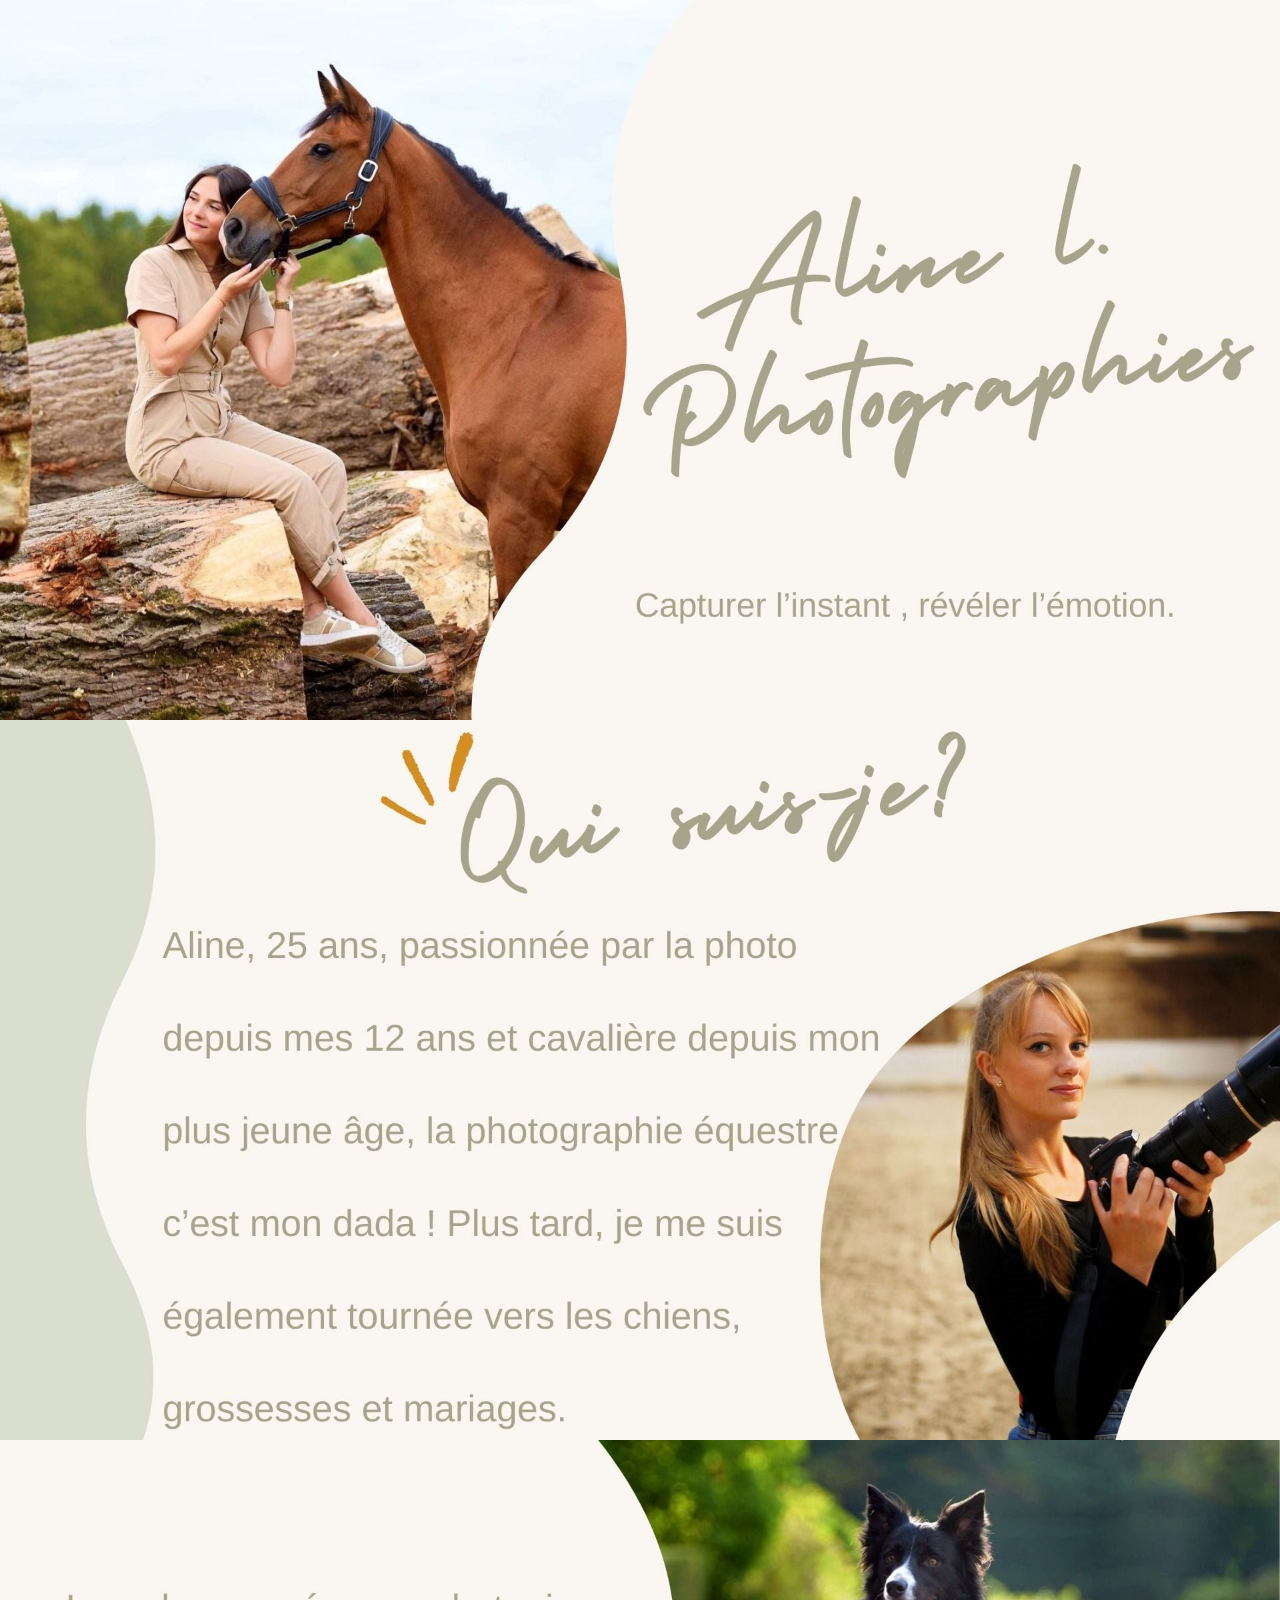
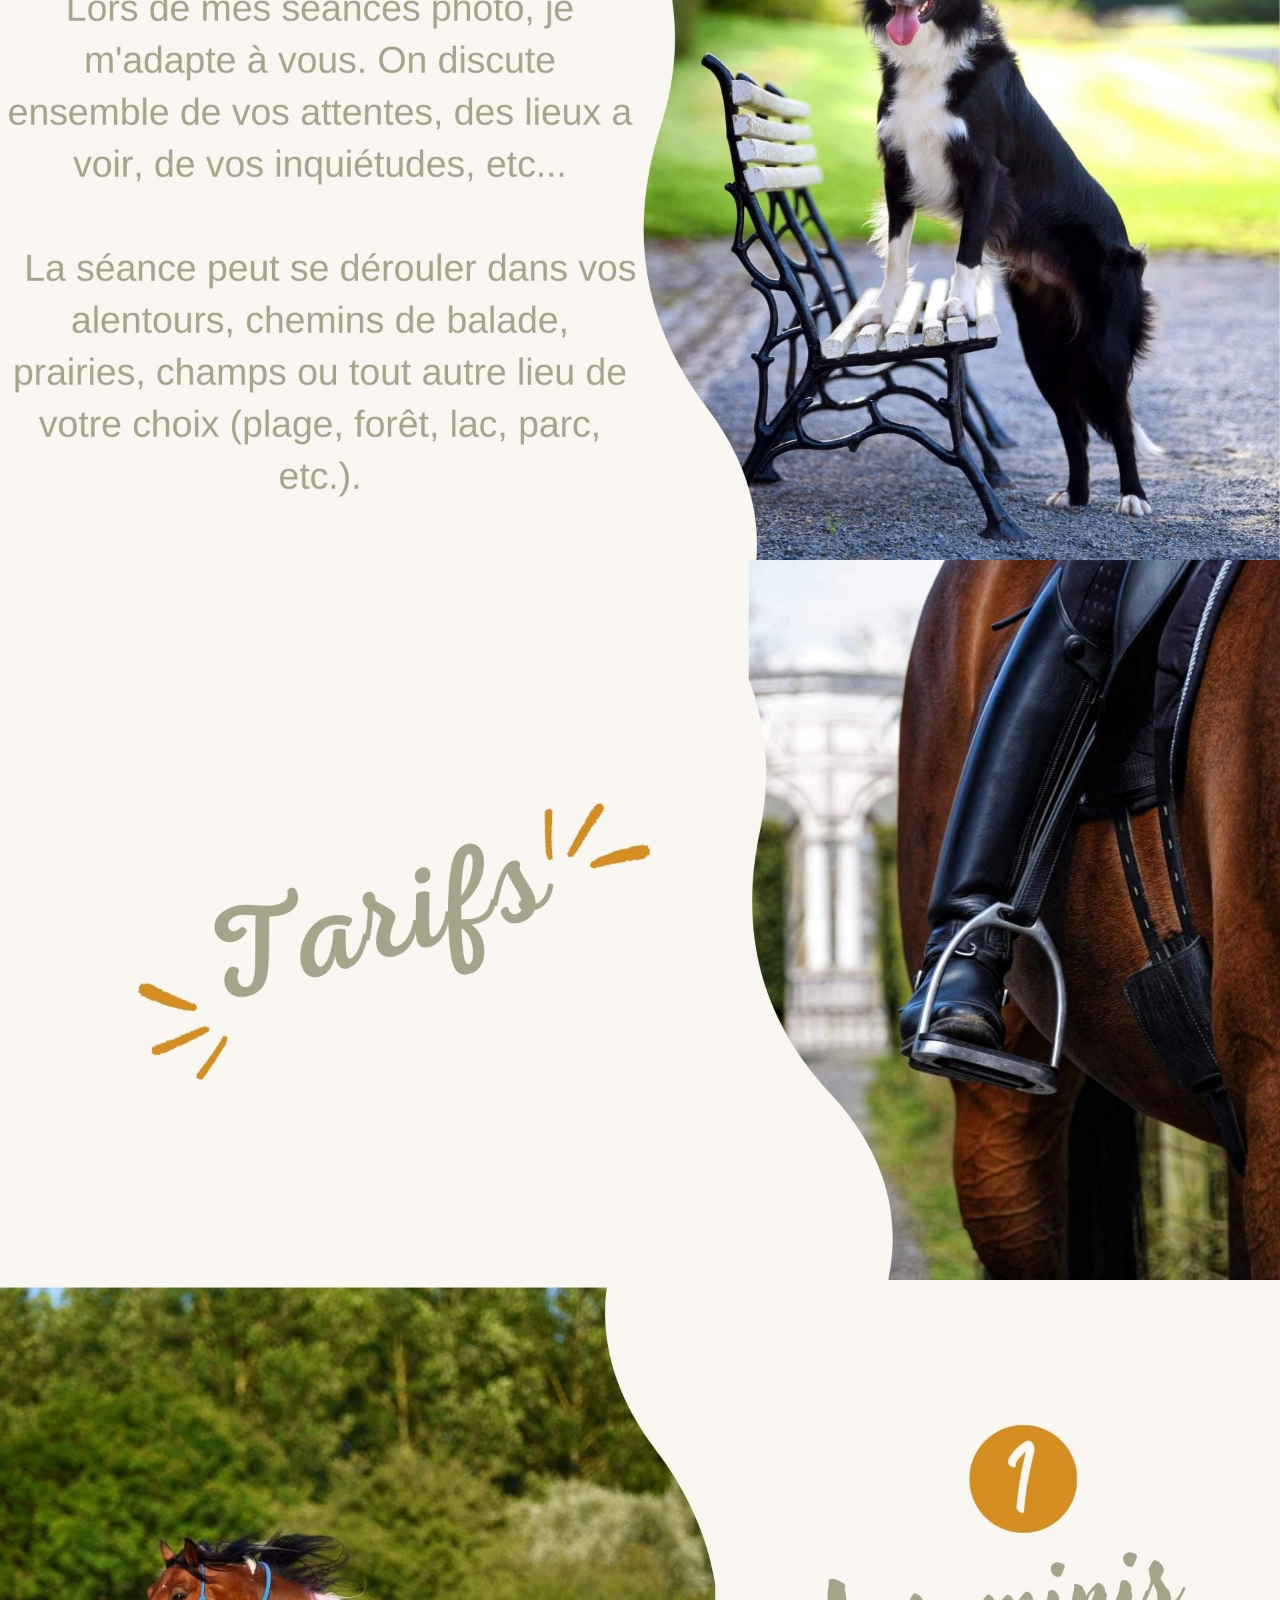
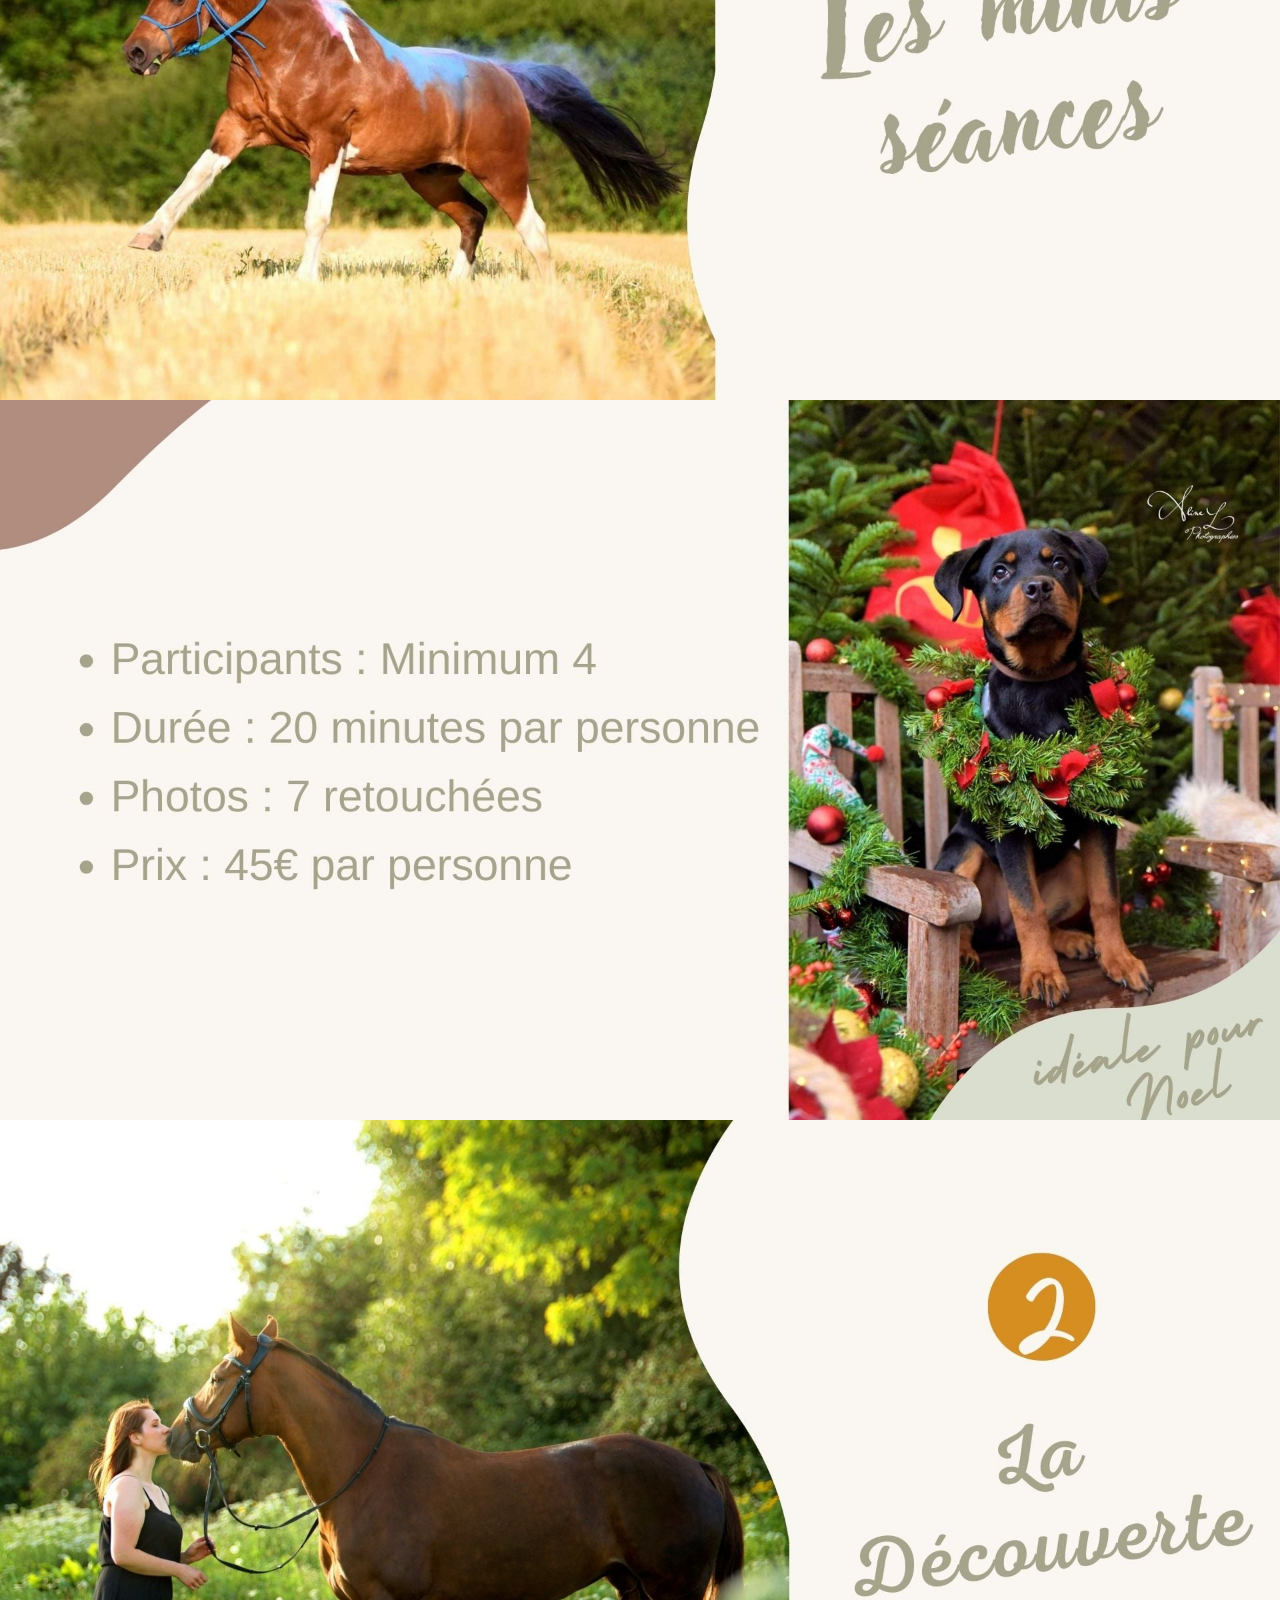
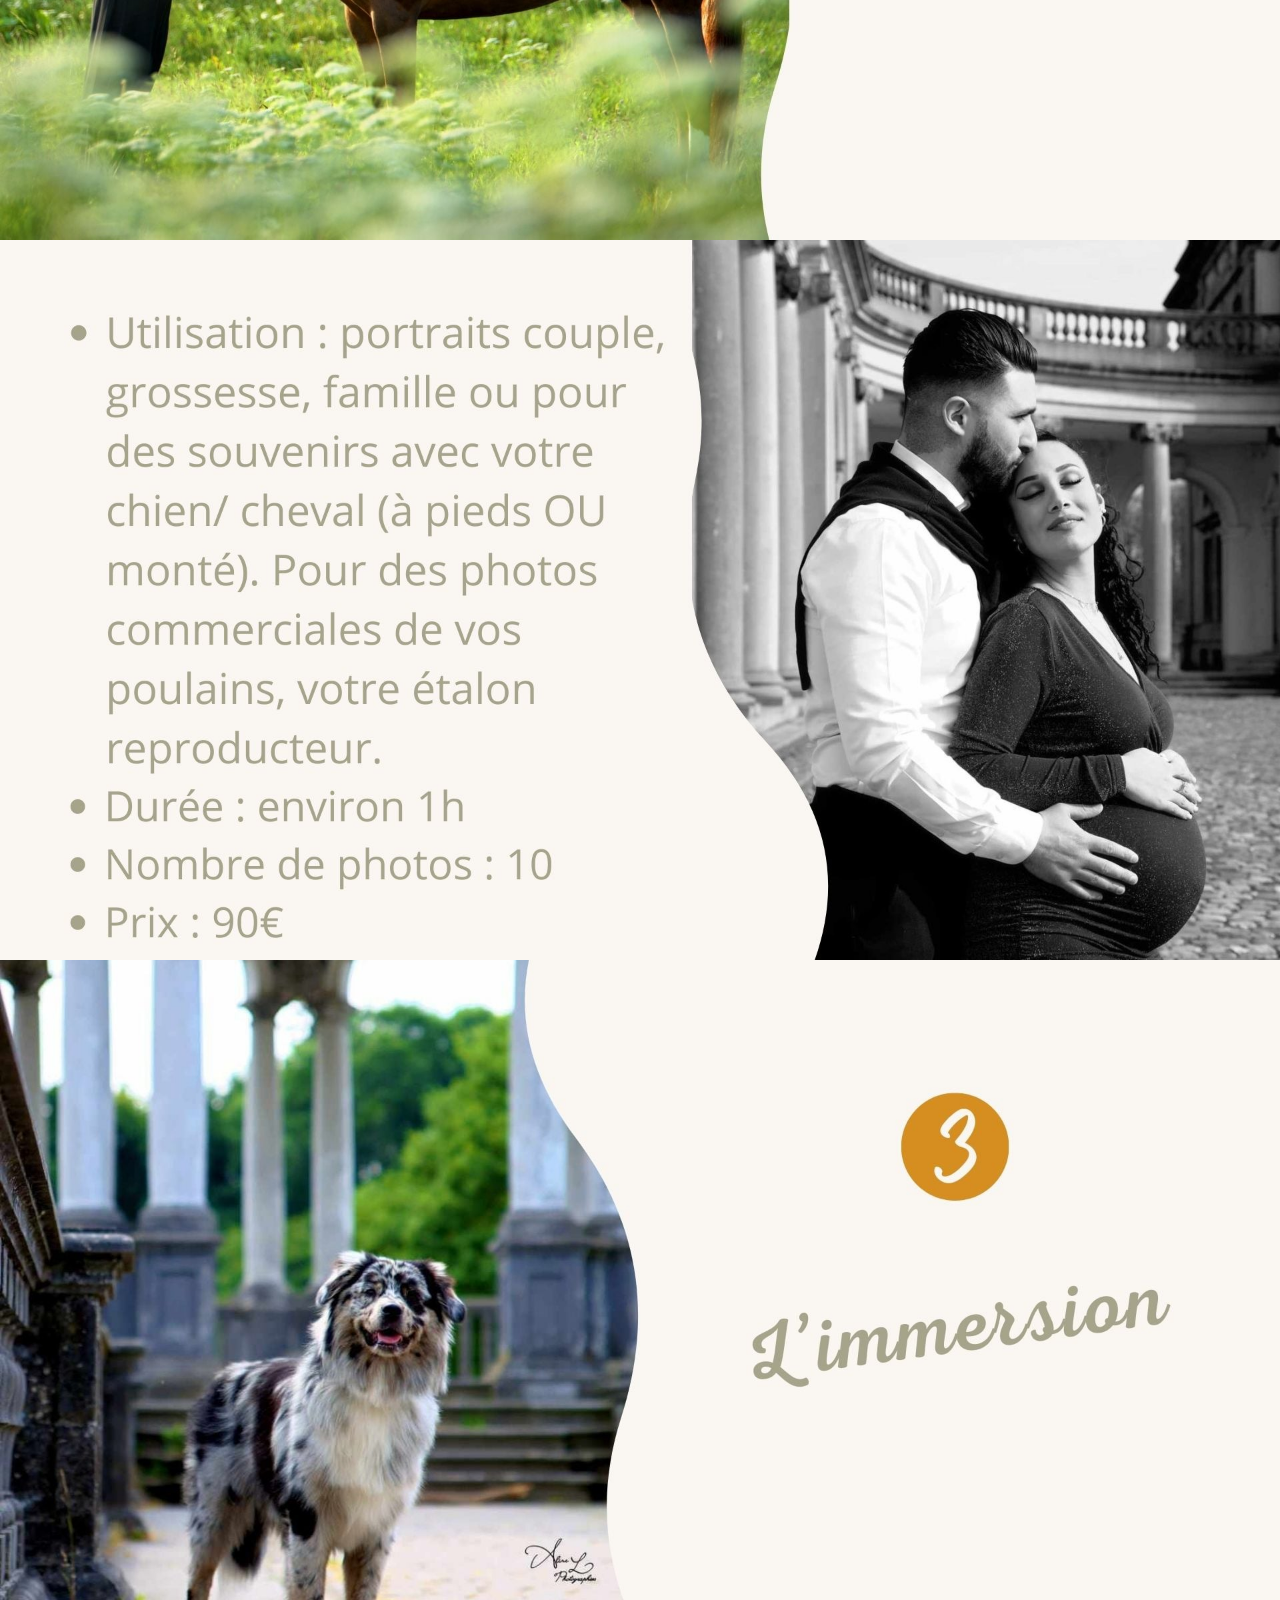
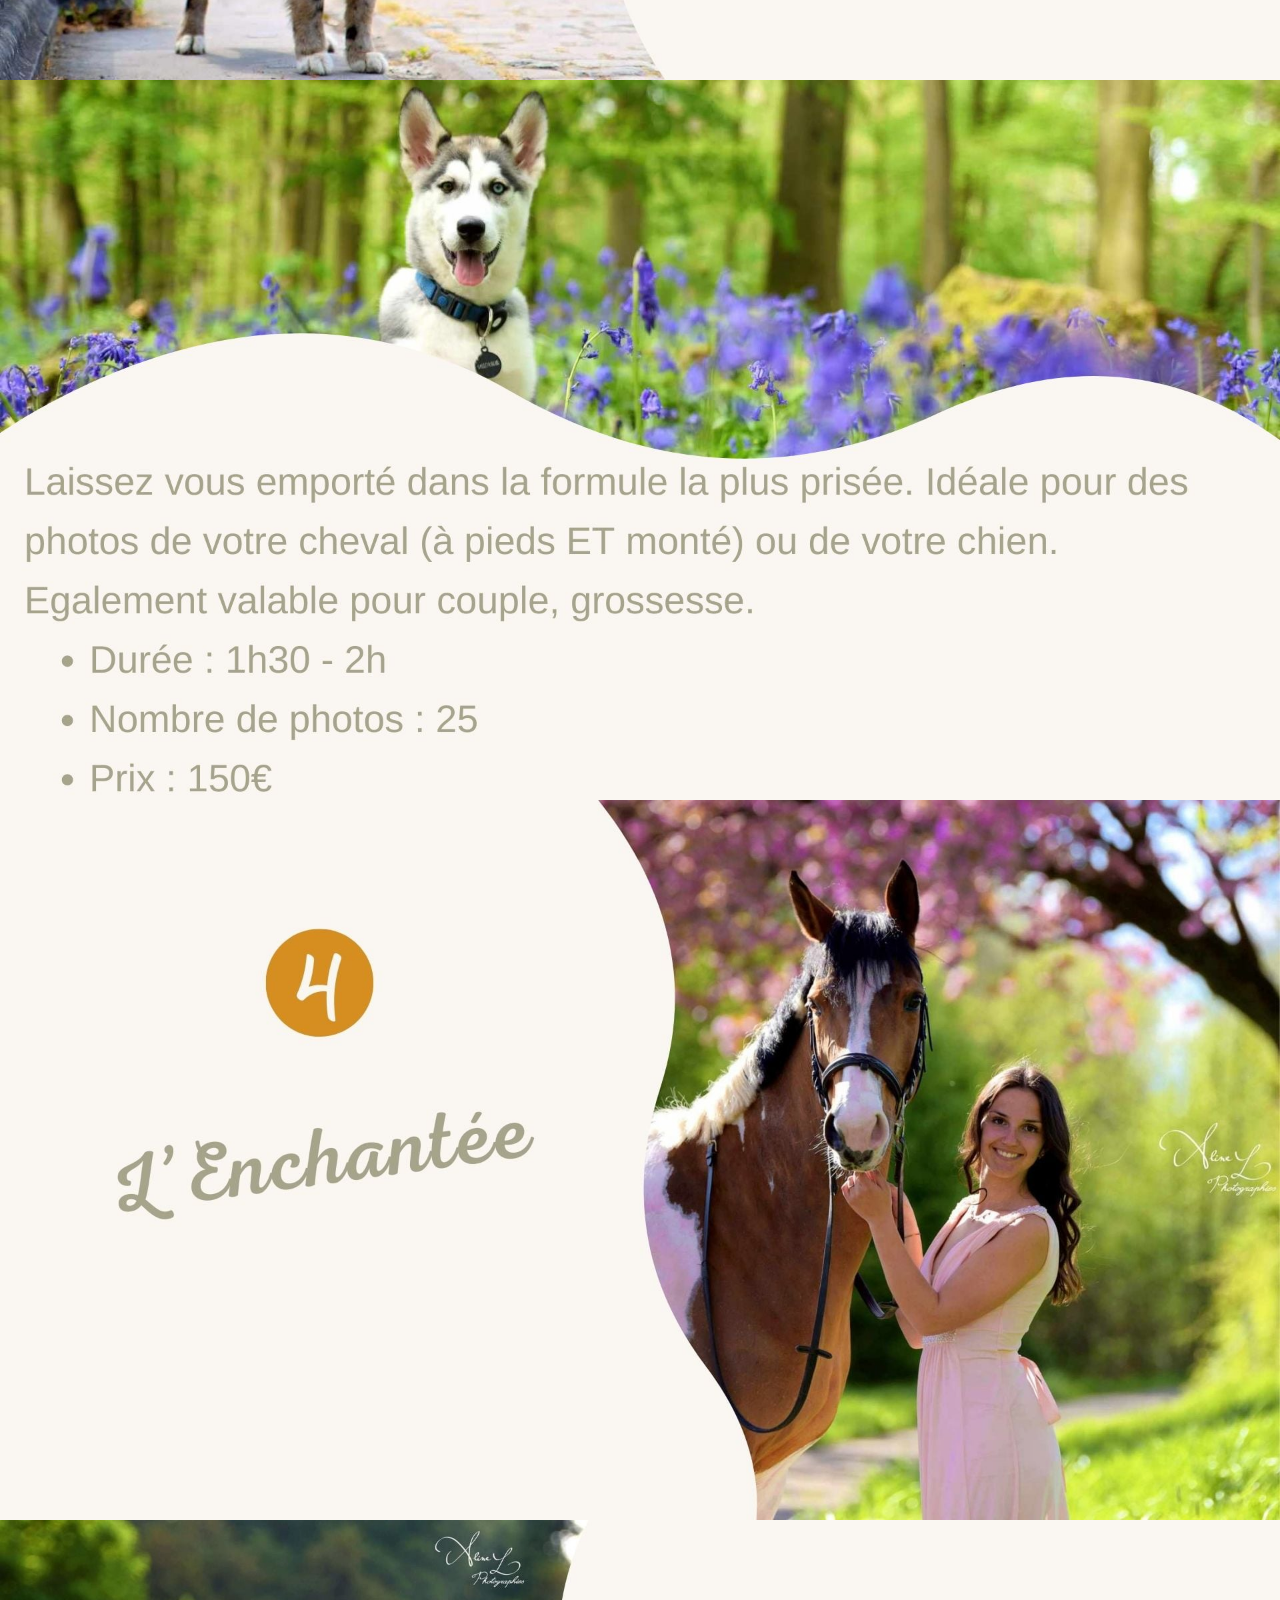
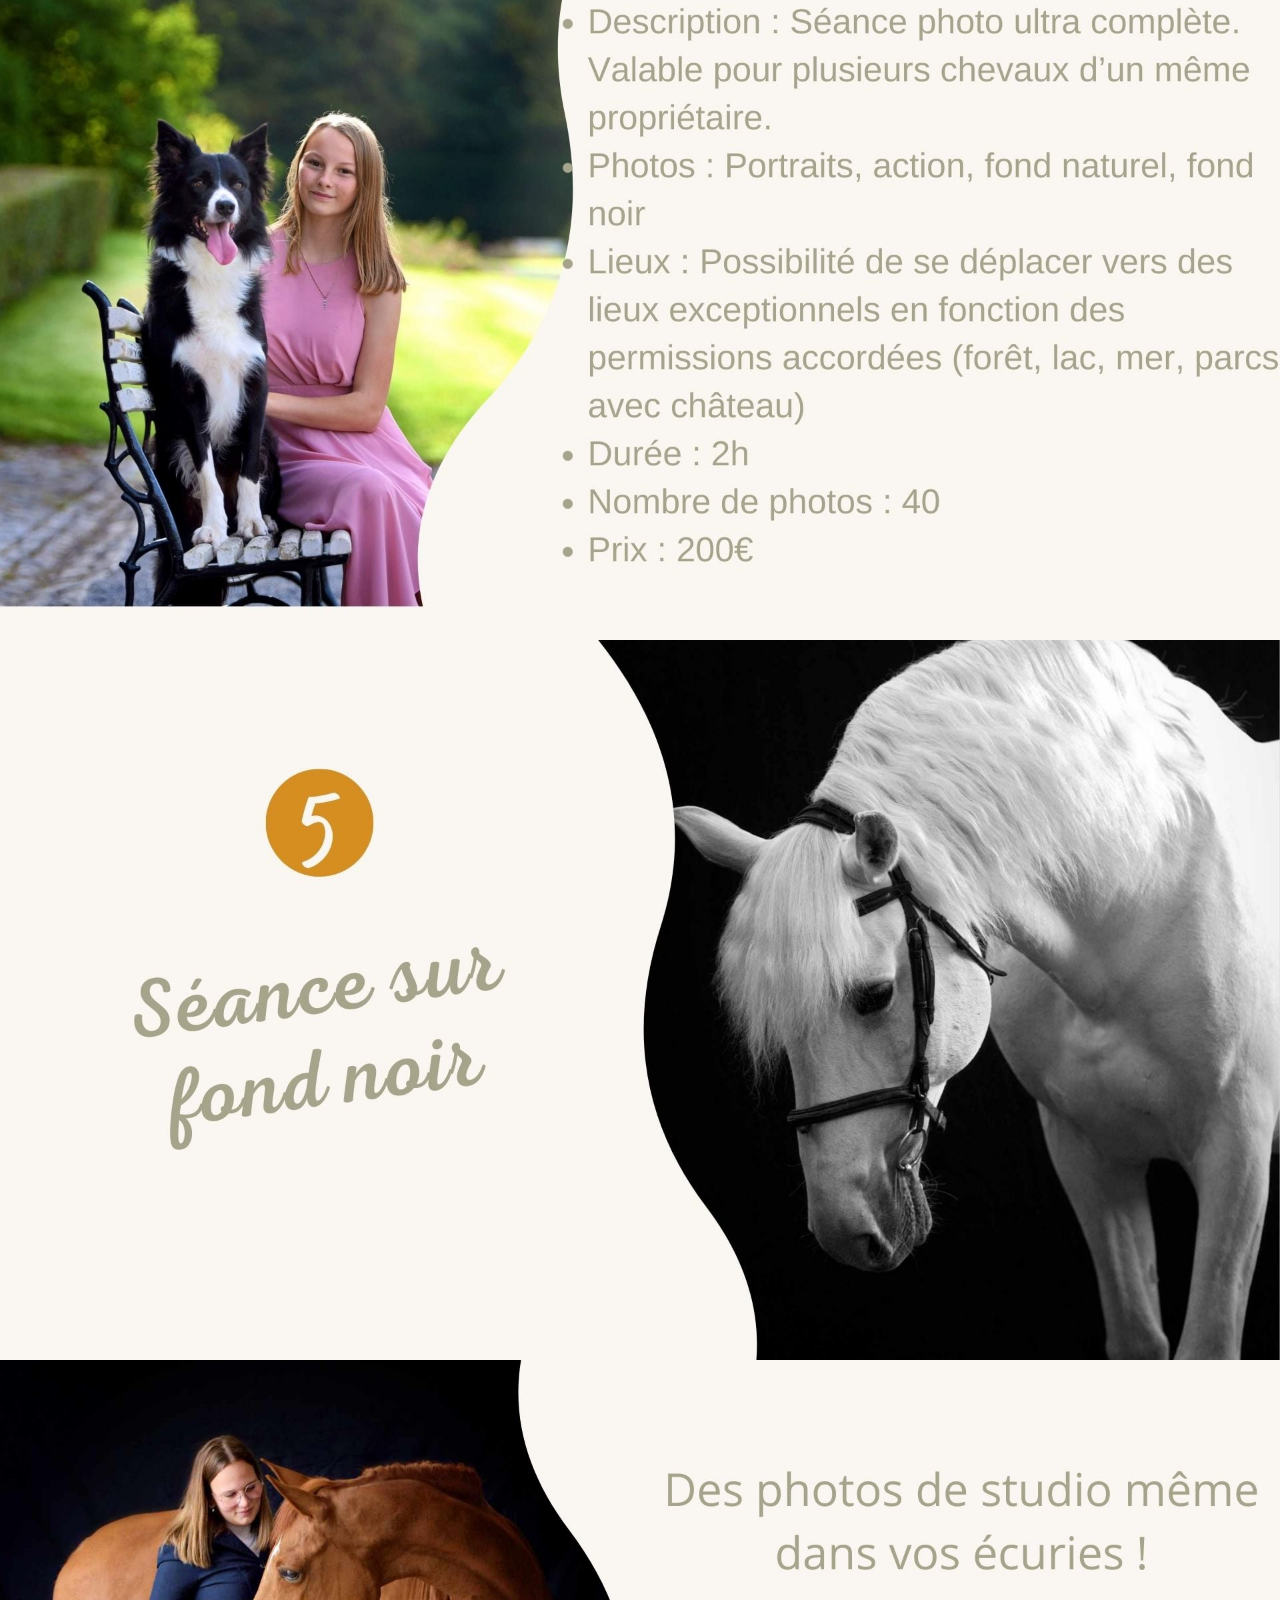
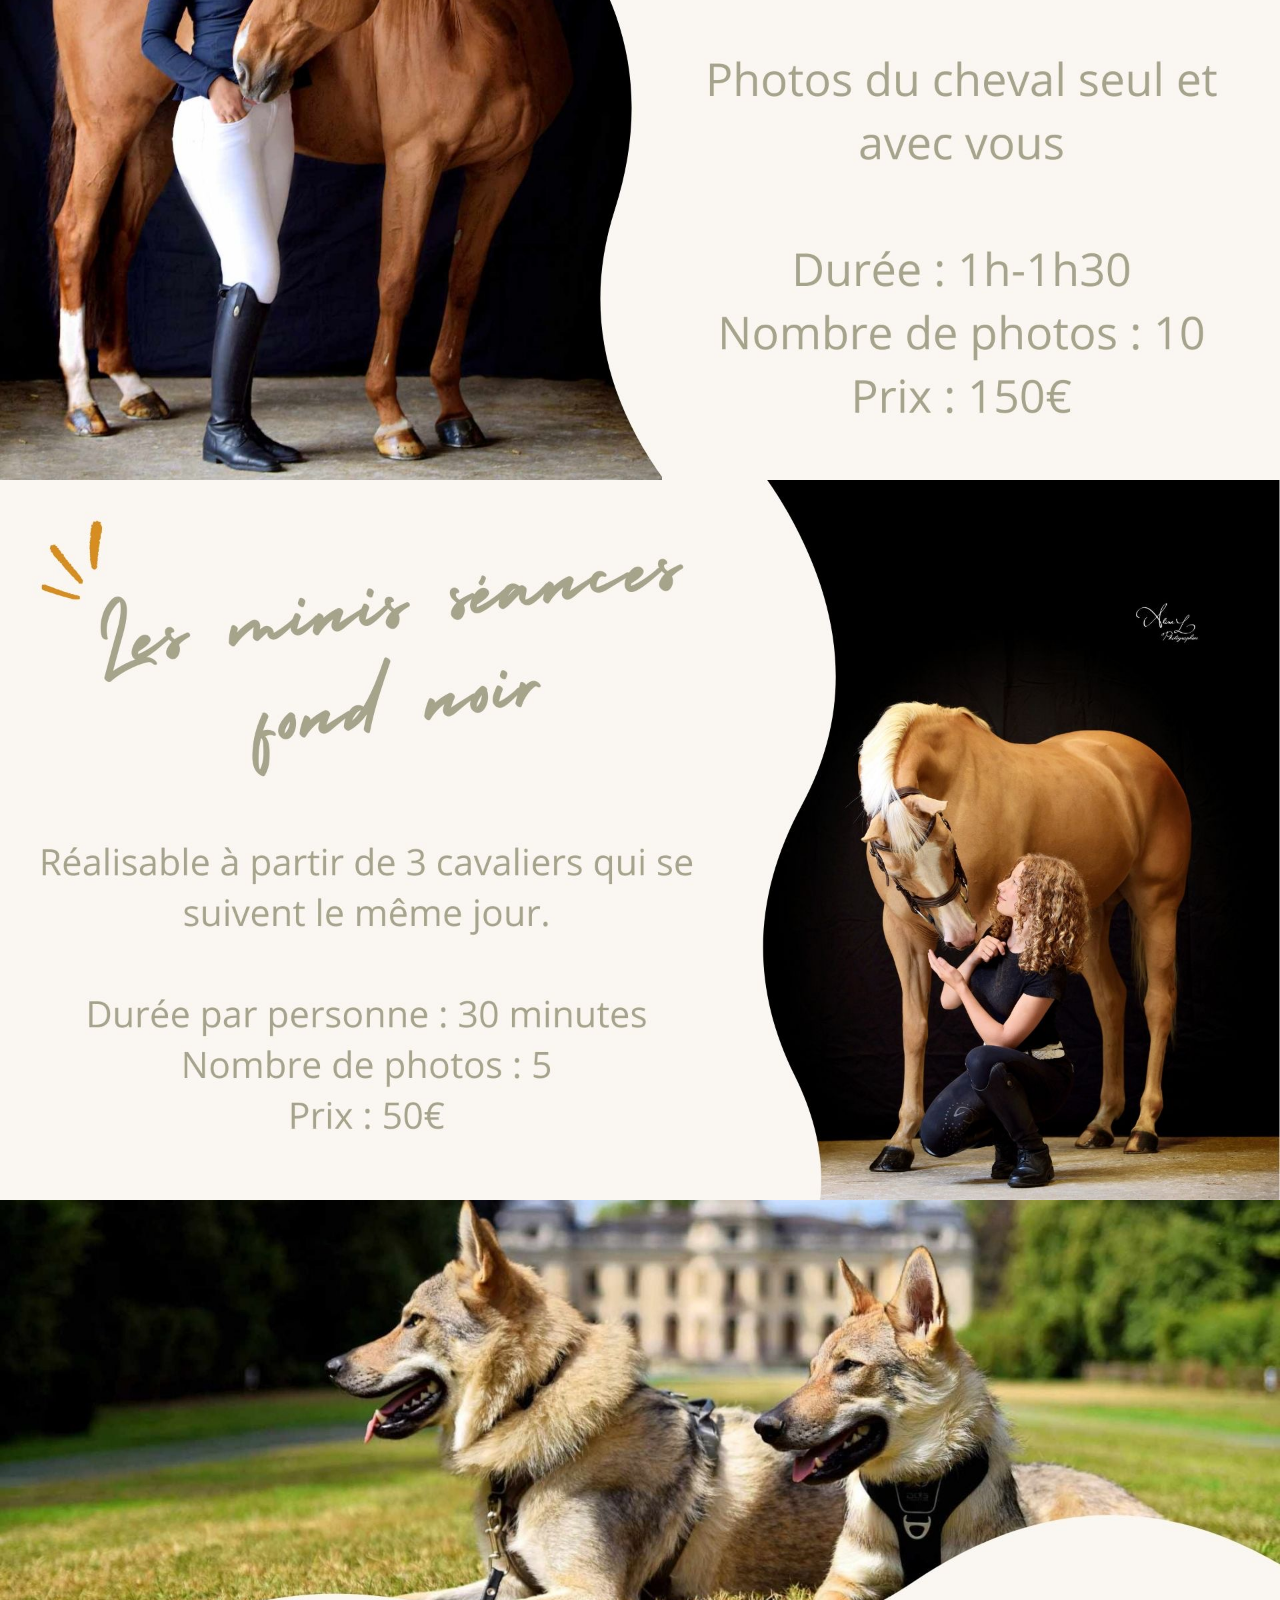
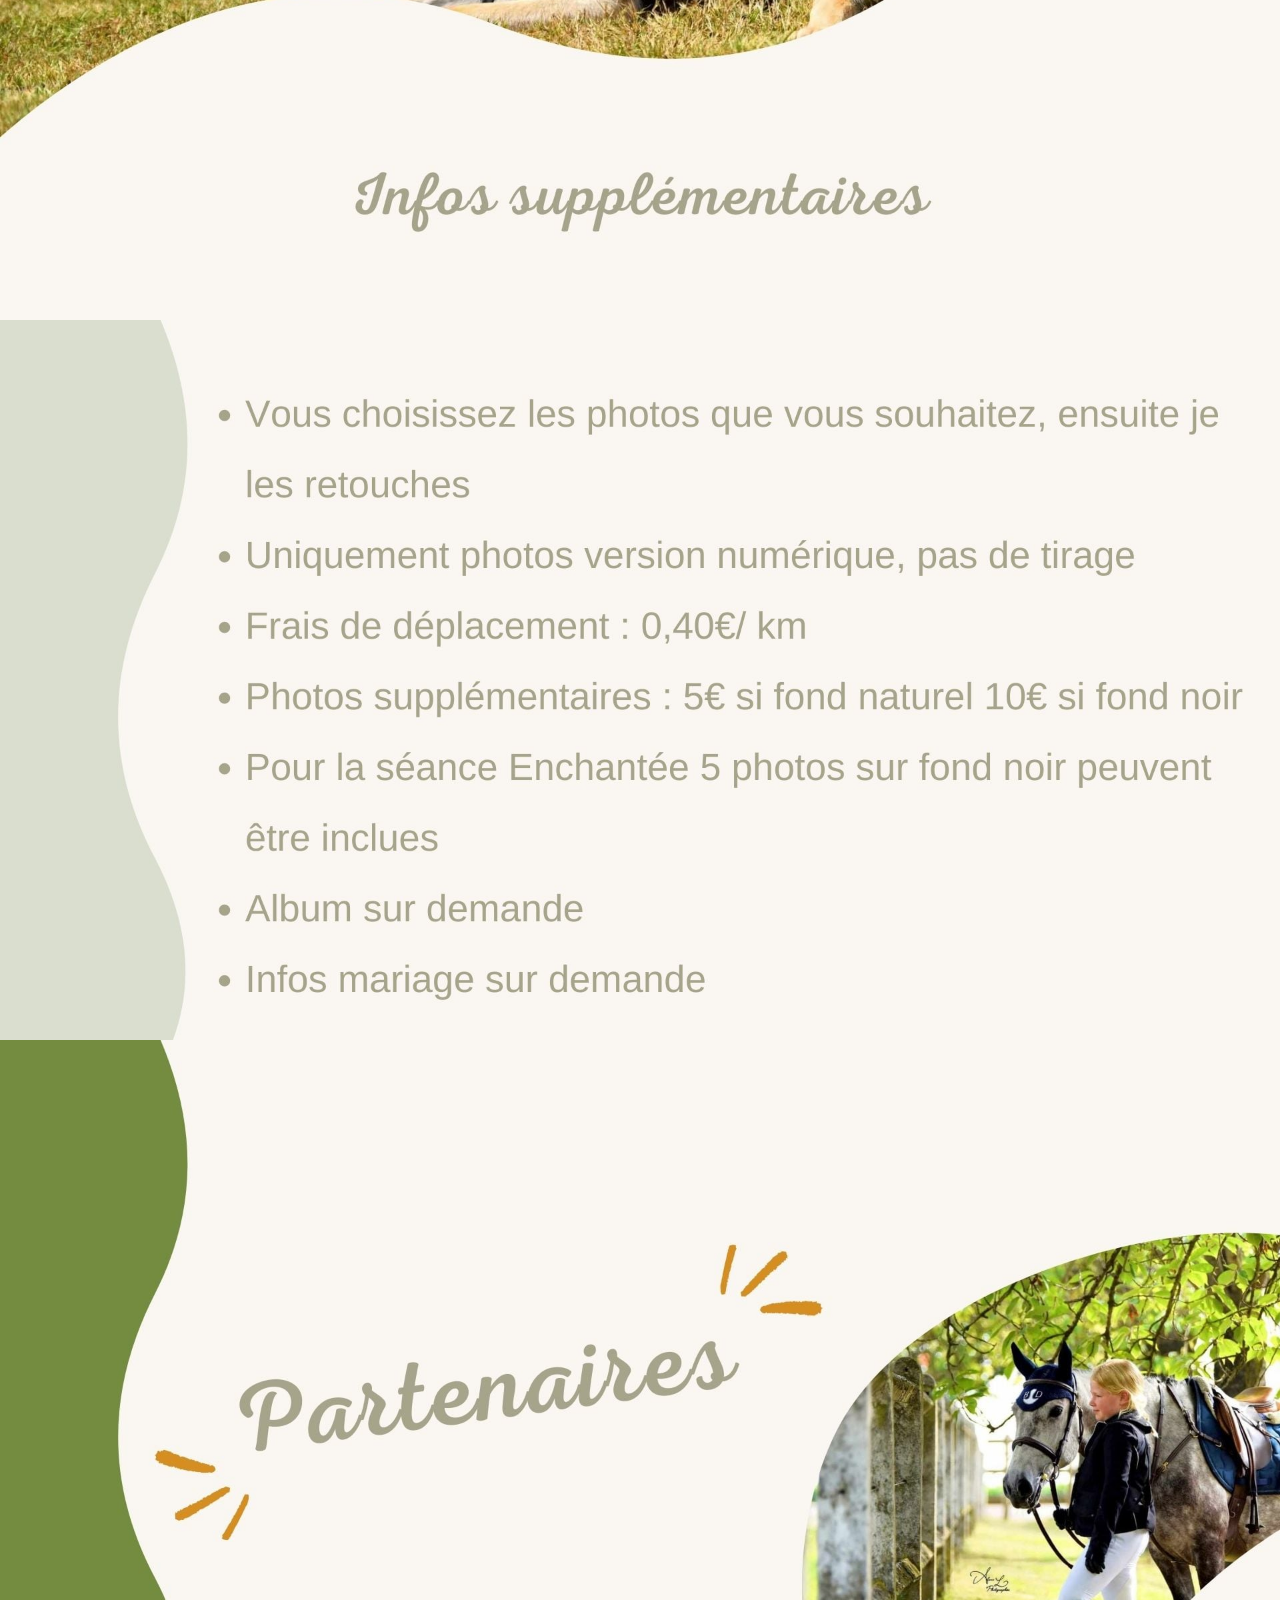
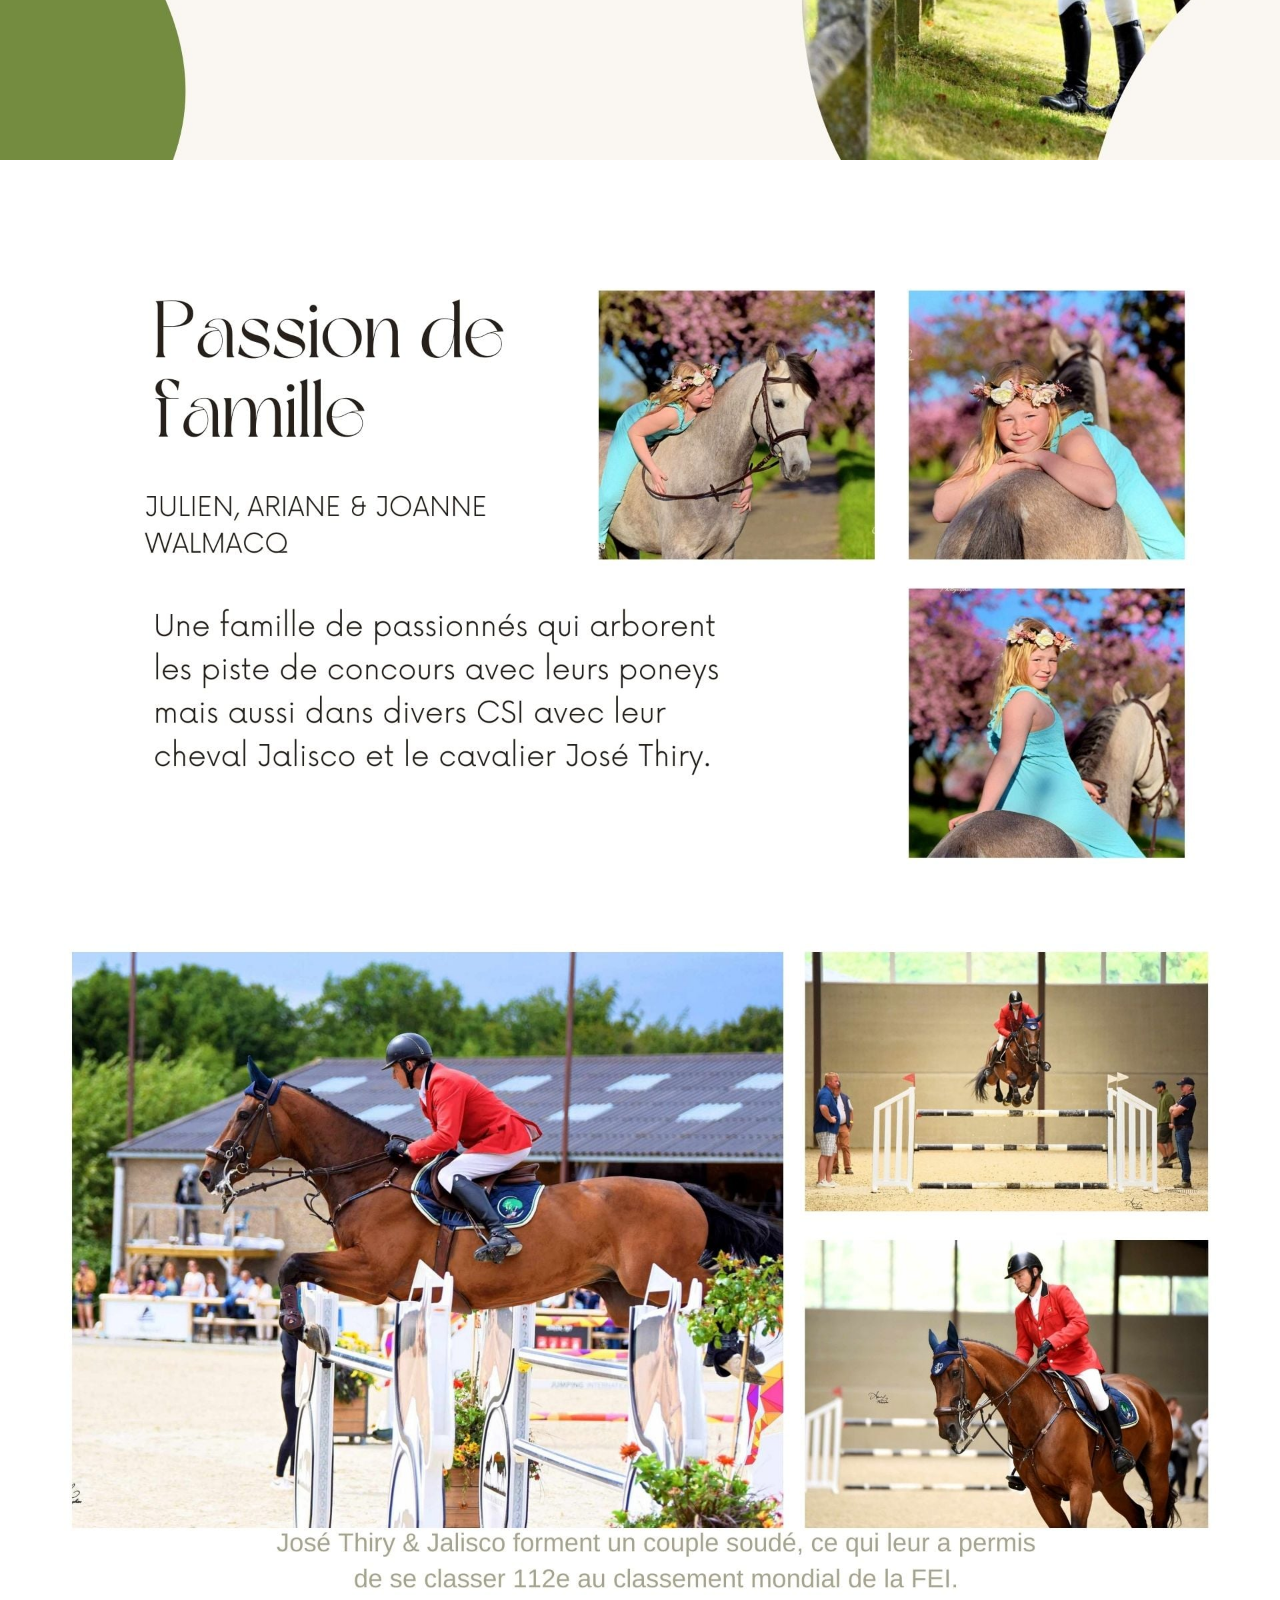
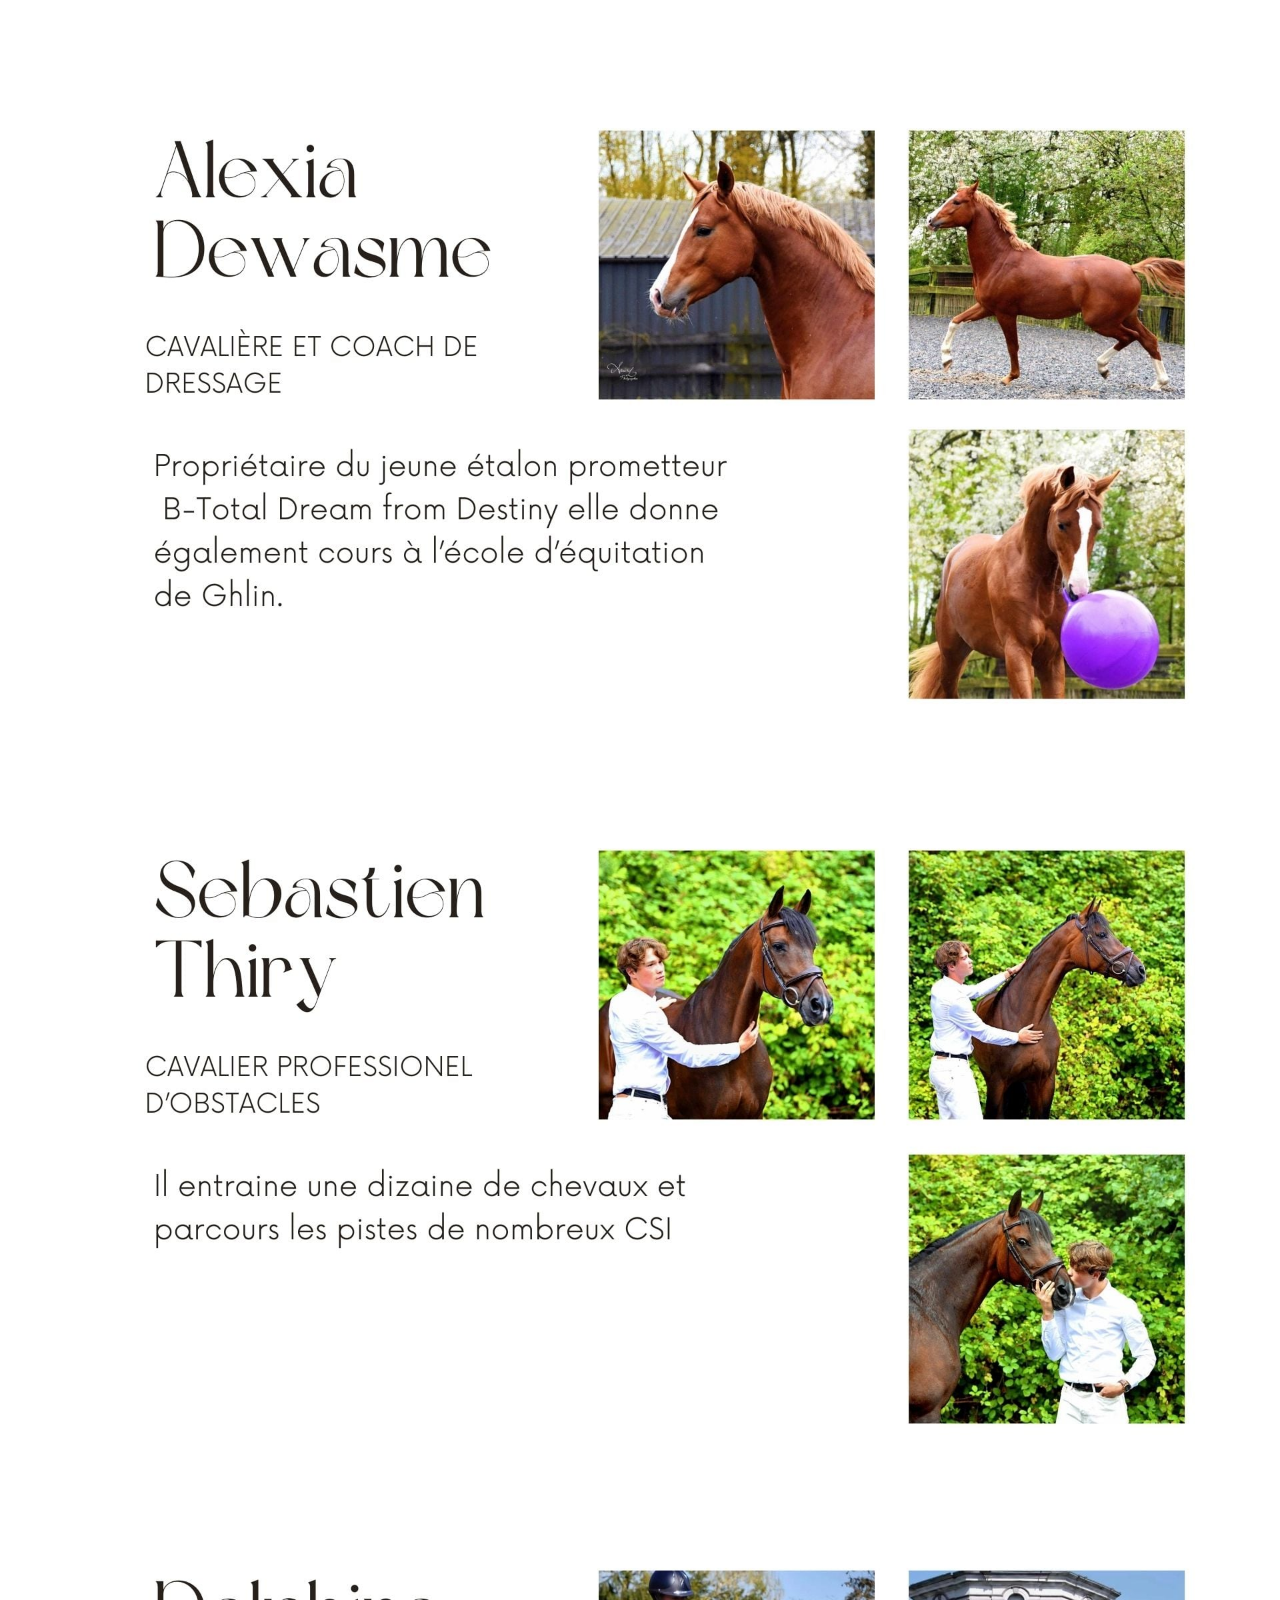
==== commit 6abc0df0: "mise a jour" ====
--- a/index.html
+++ b/index.html
@@ -75,7 +75,7 @@
         <img src="assets/img/008552a9-e3f4-4fac-b219-b73b2409a531.jpeg">
     </div>
     <div>
-        <img src="assets/img/a1bb56db-876e-4c21-85d9-68821f012dac.jpeg">
+        <img src="assets/img/a1bb56db-876e-4c21-85d9-68821f012dac (1).jpeg">
     </div>
 </div>
 </body>
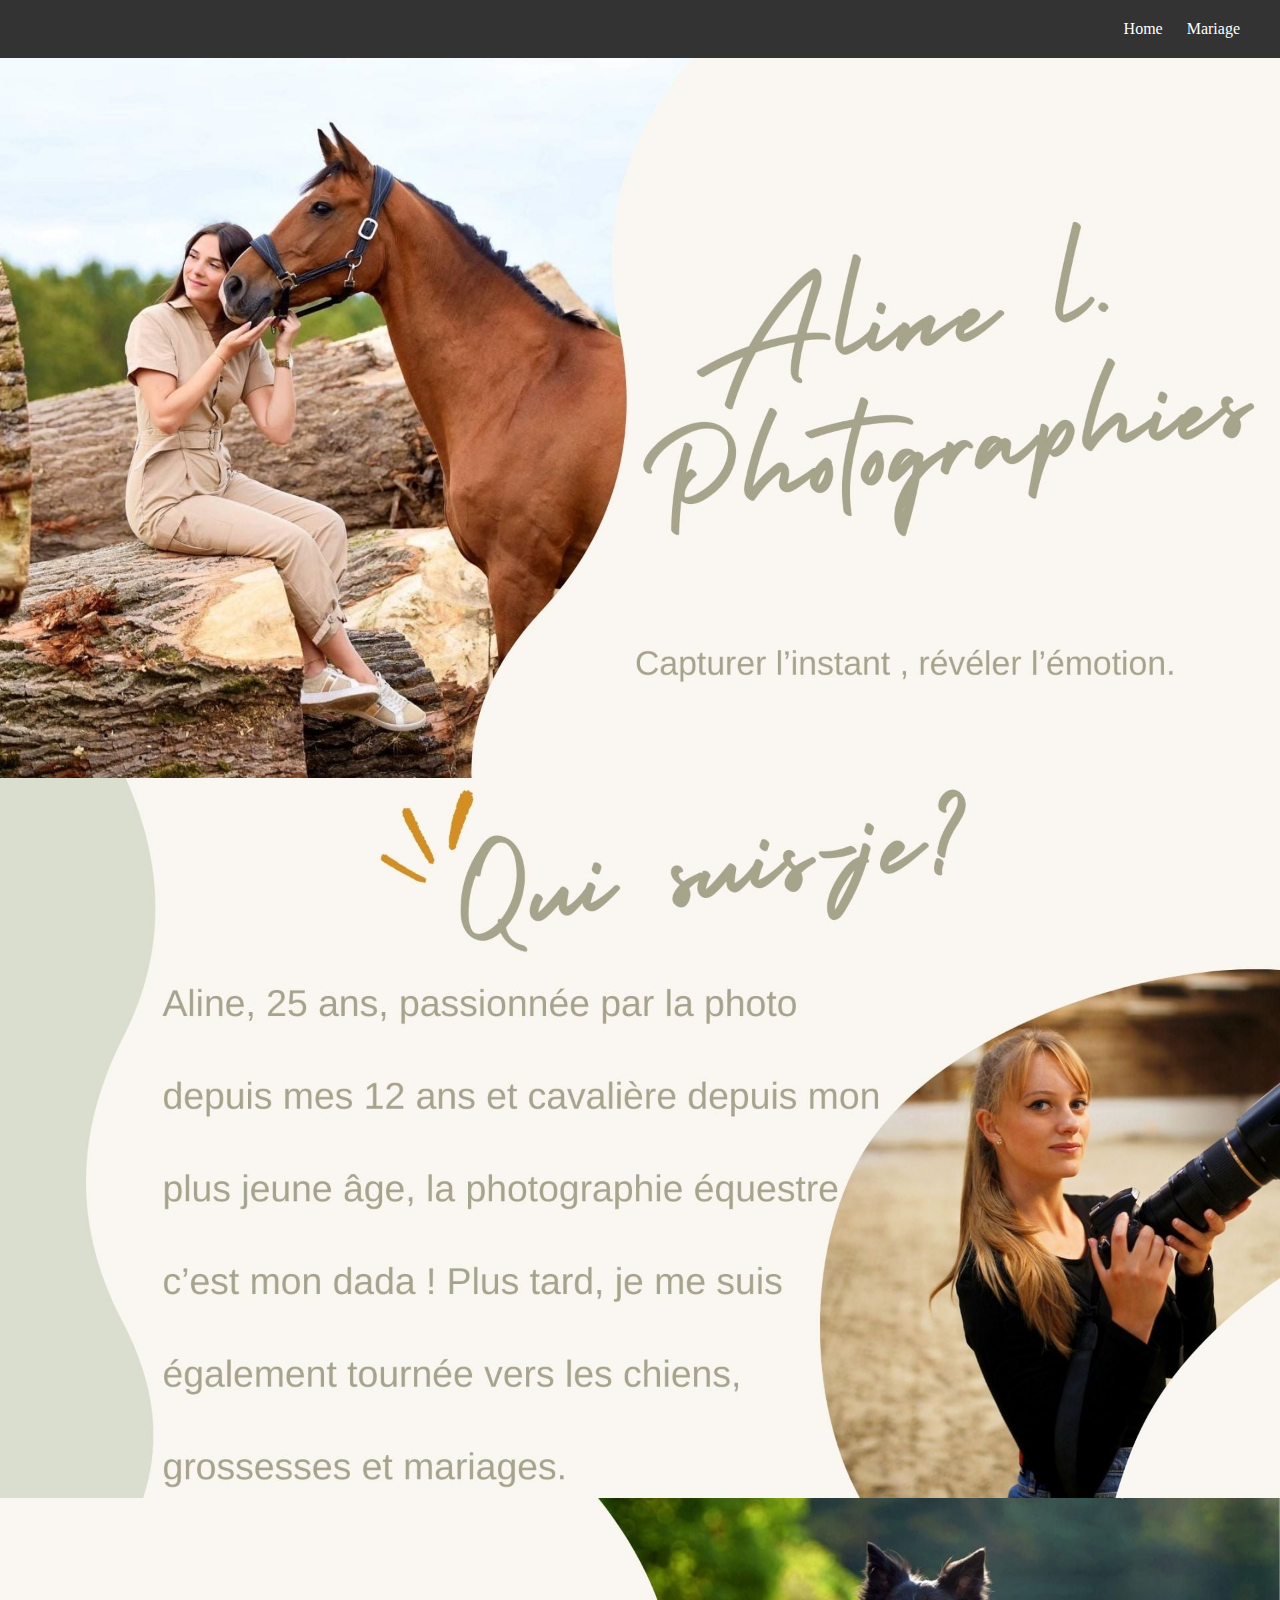
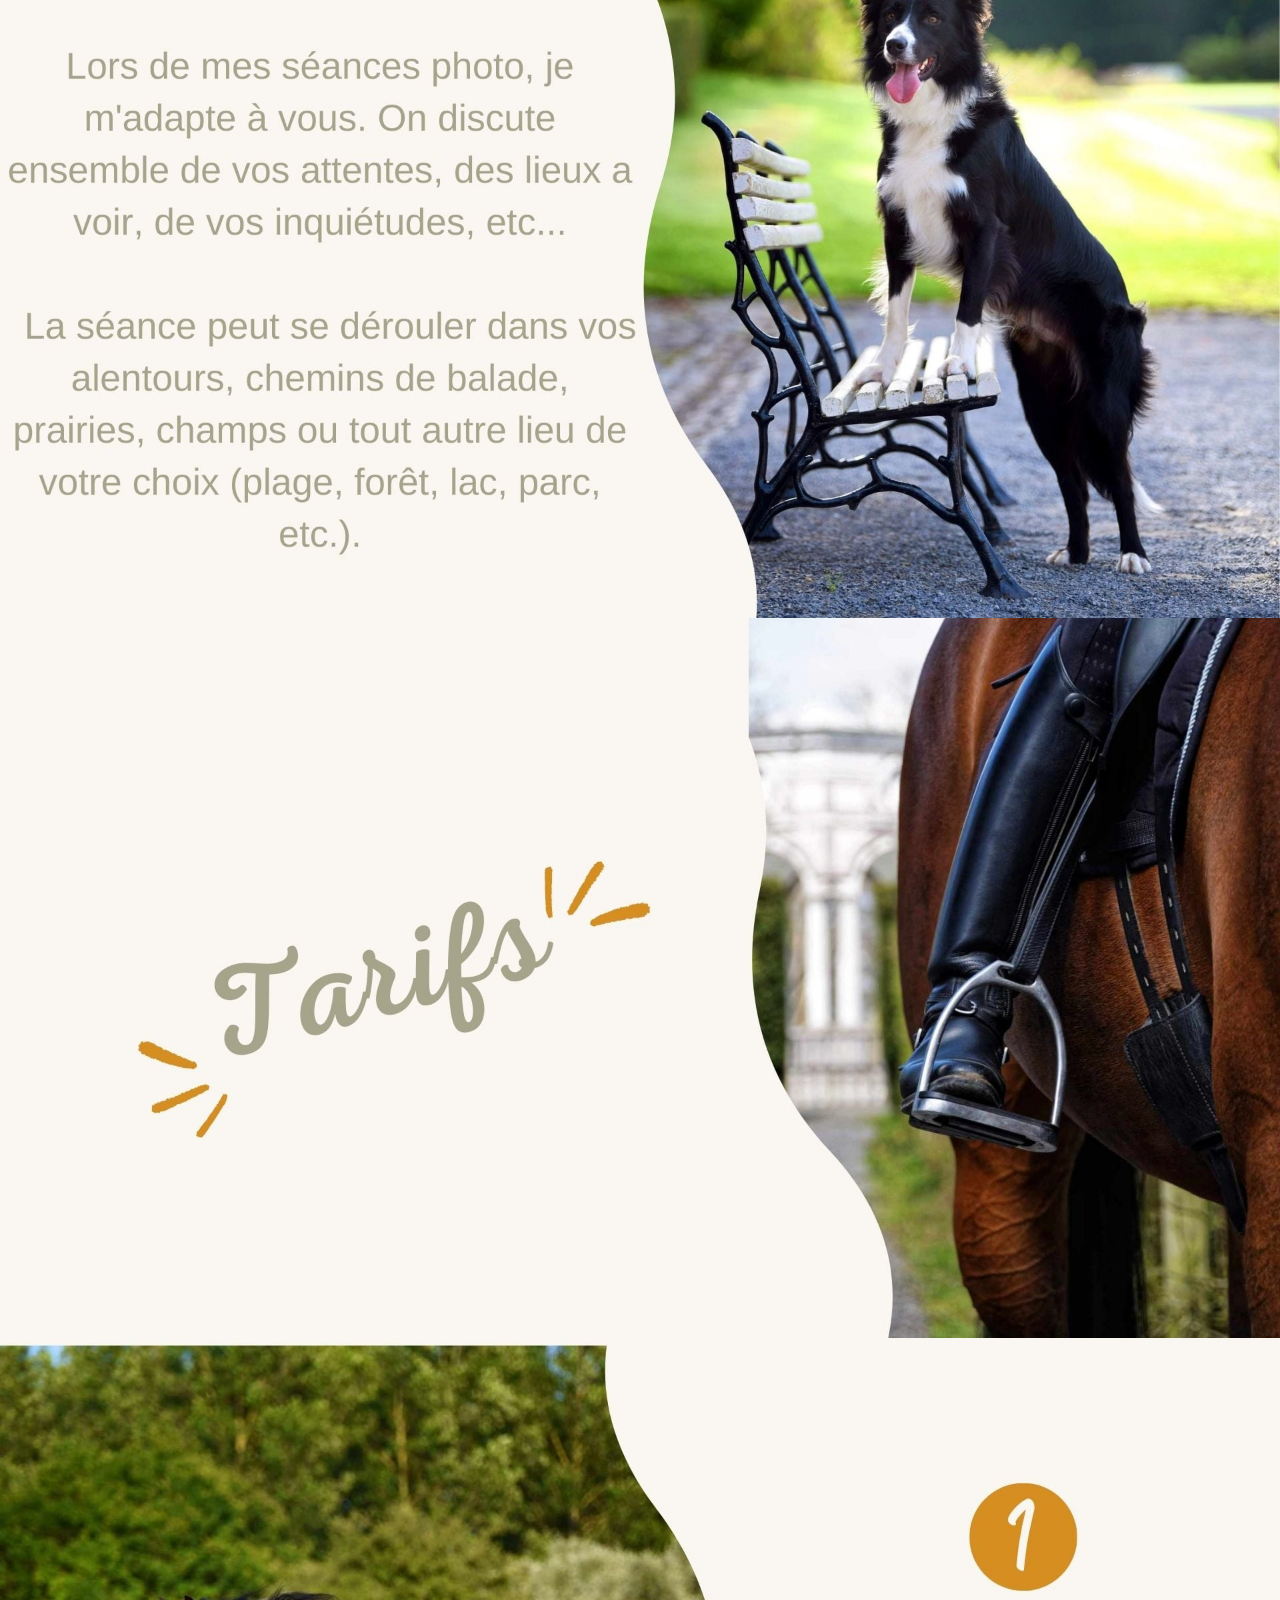
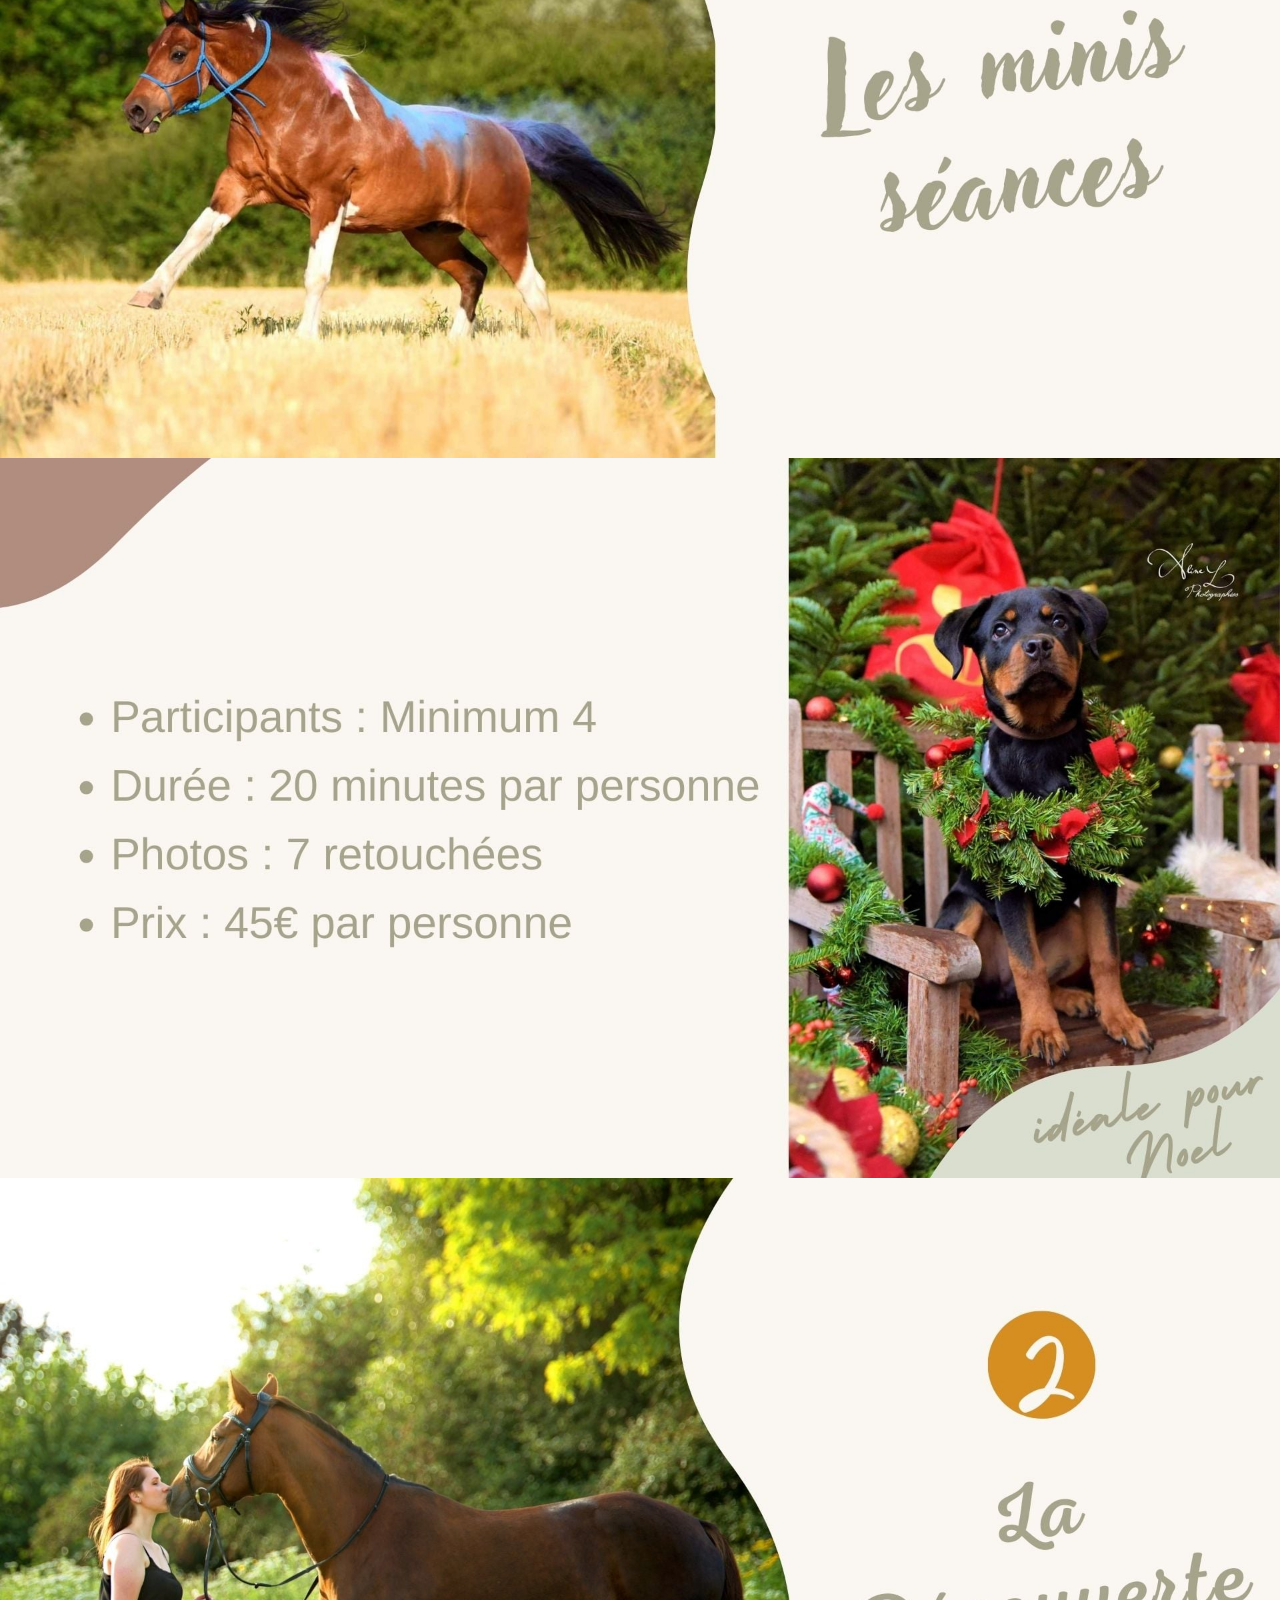
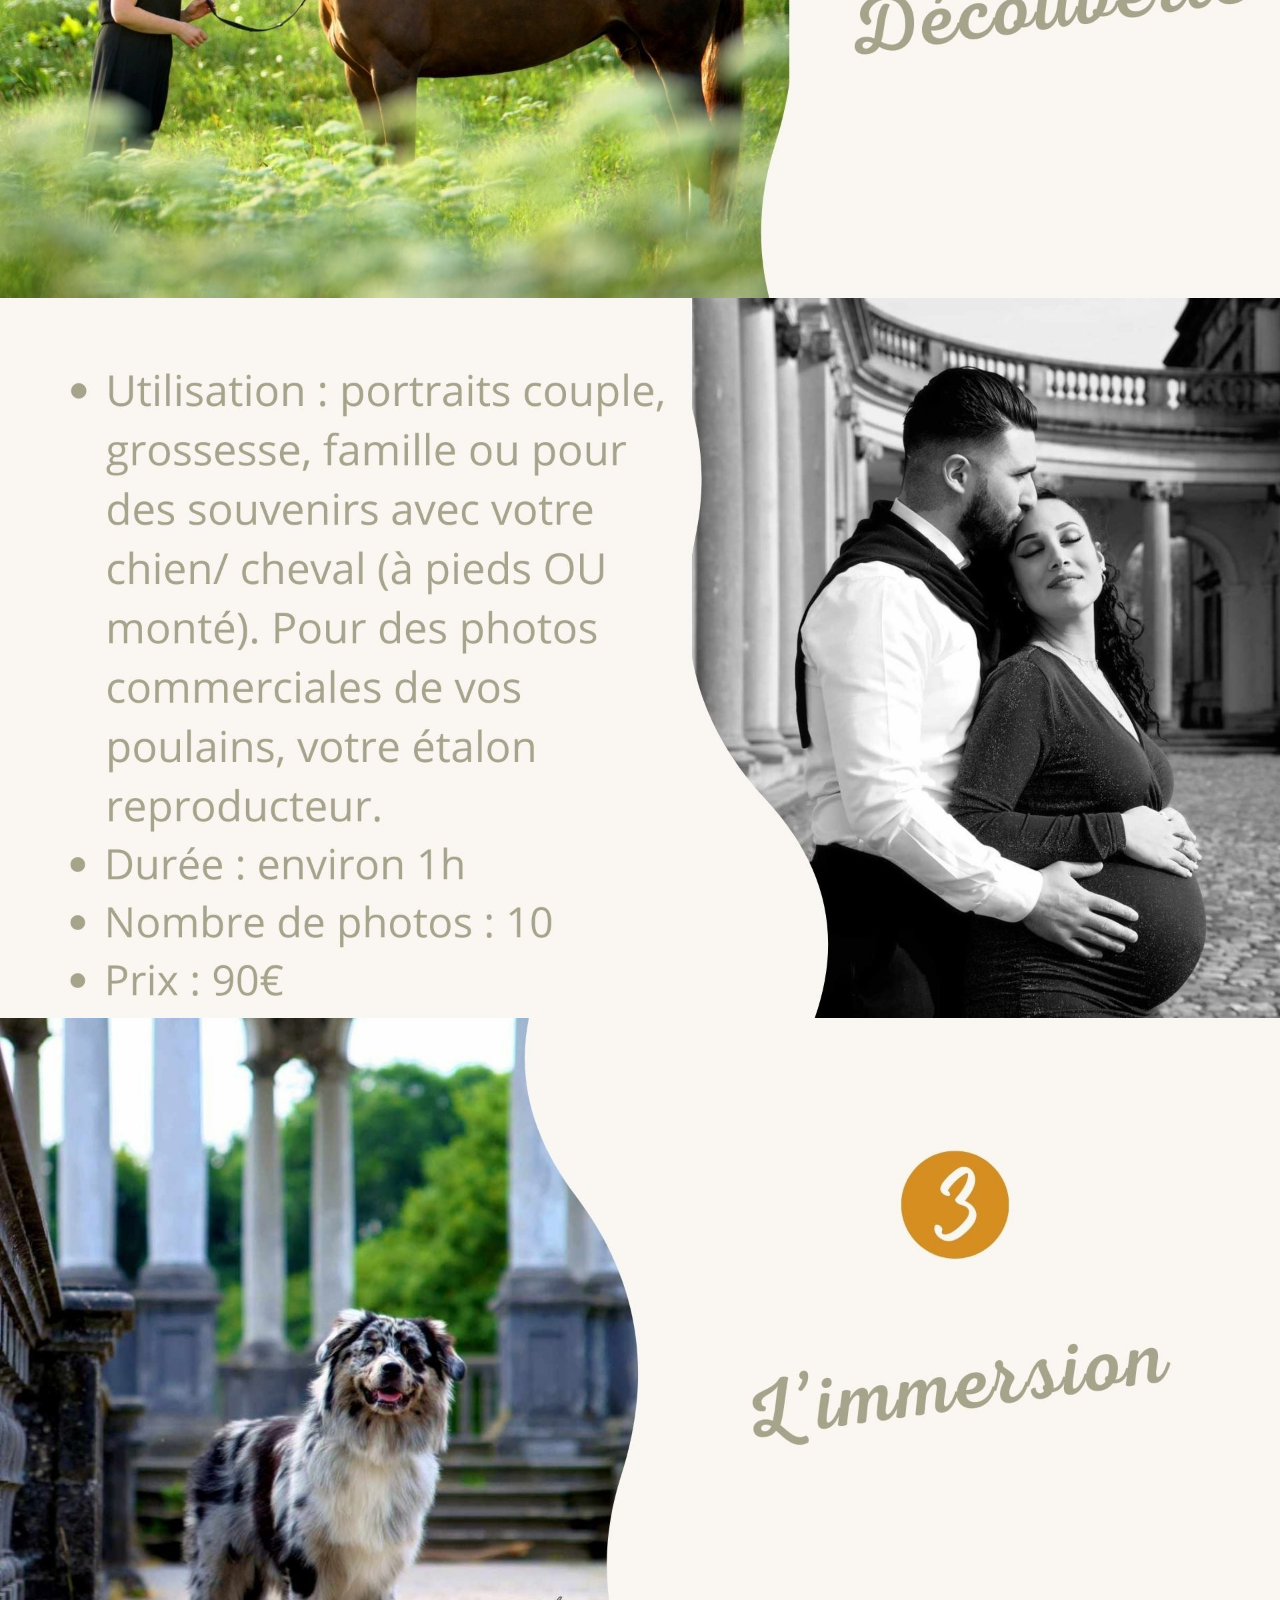
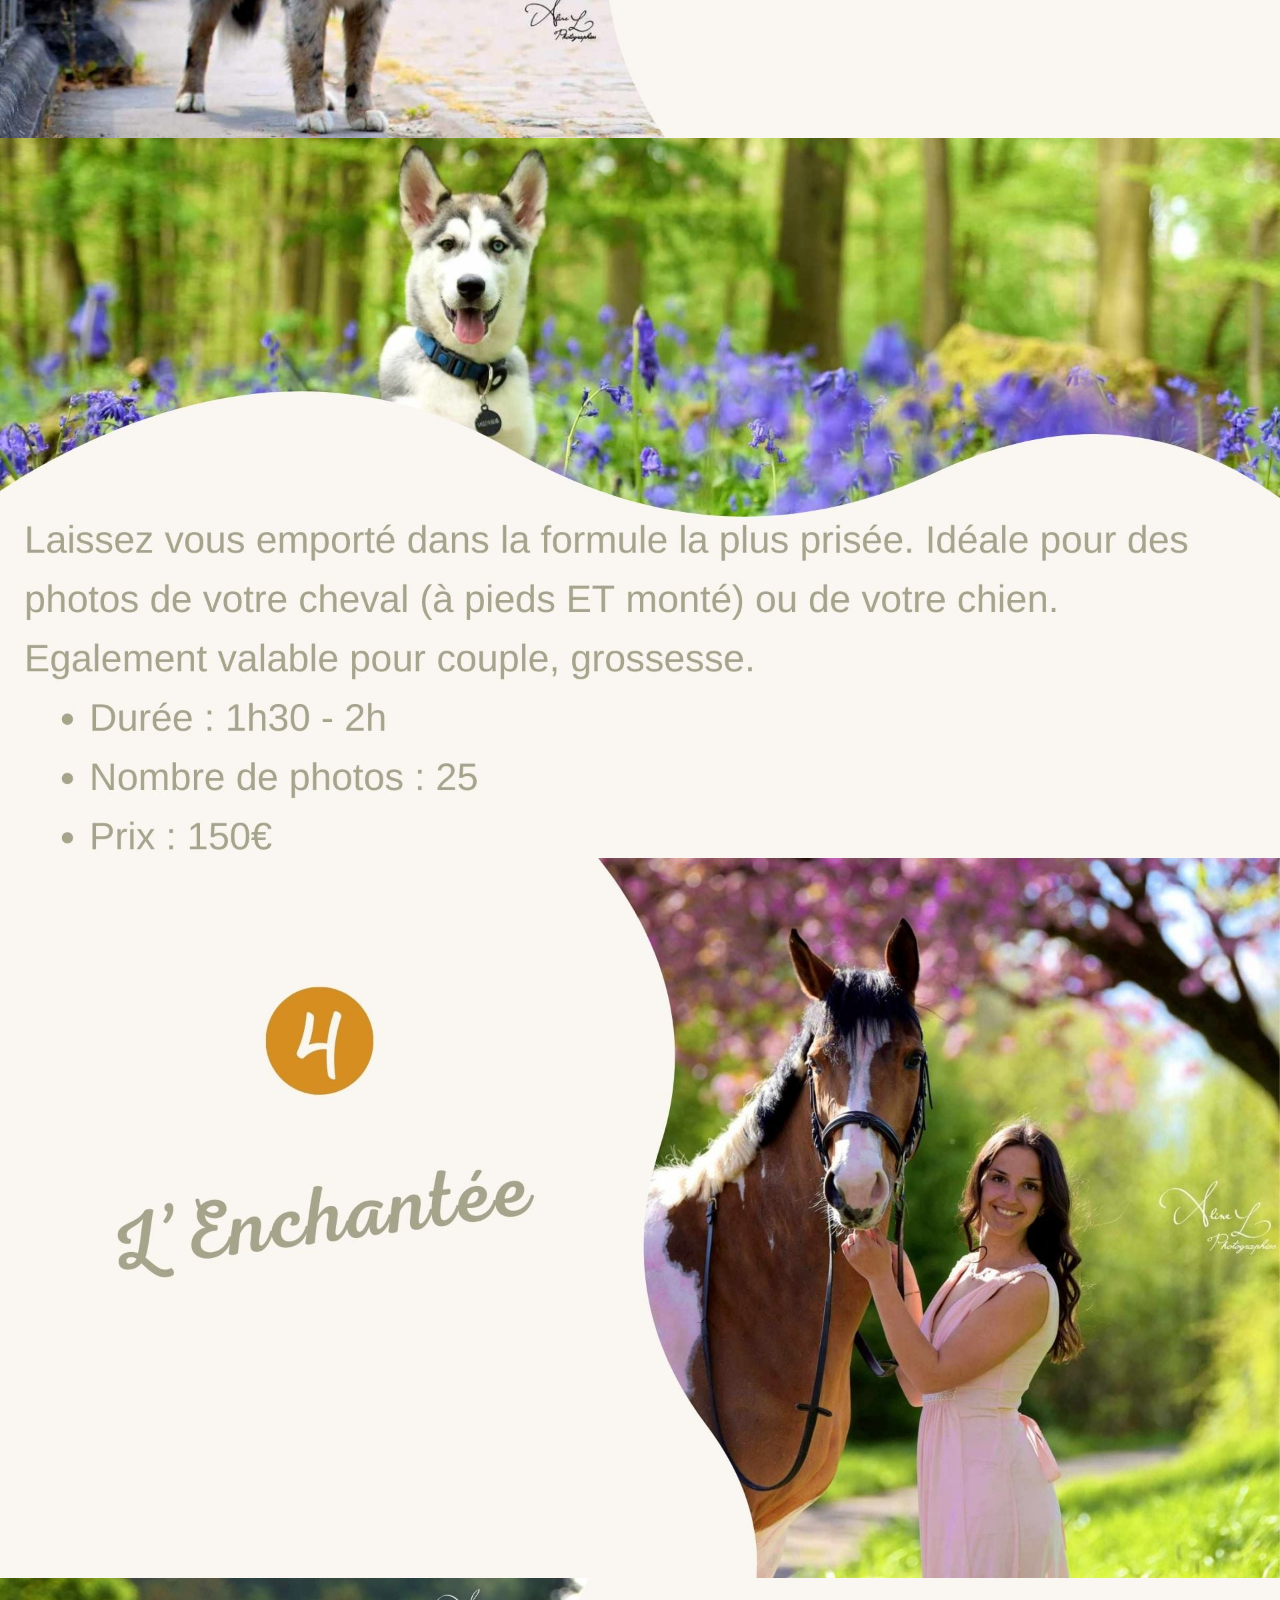
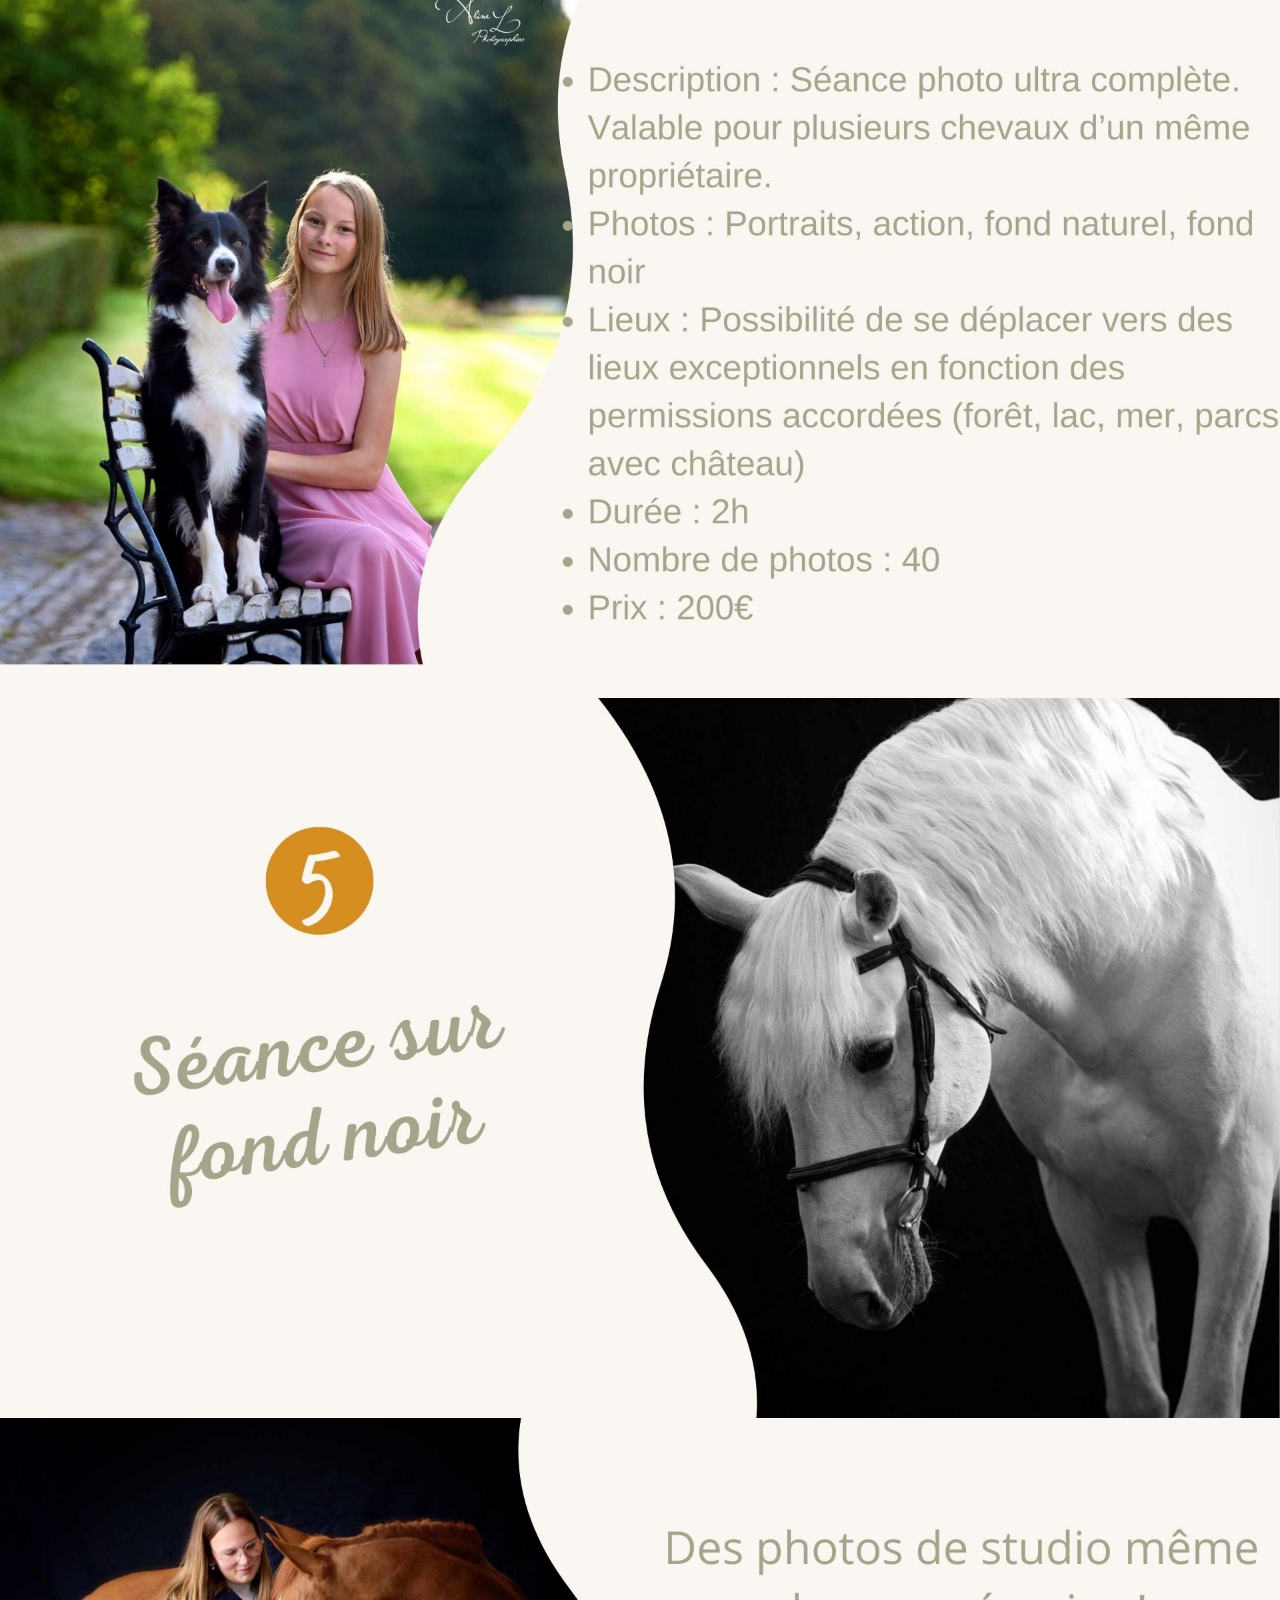
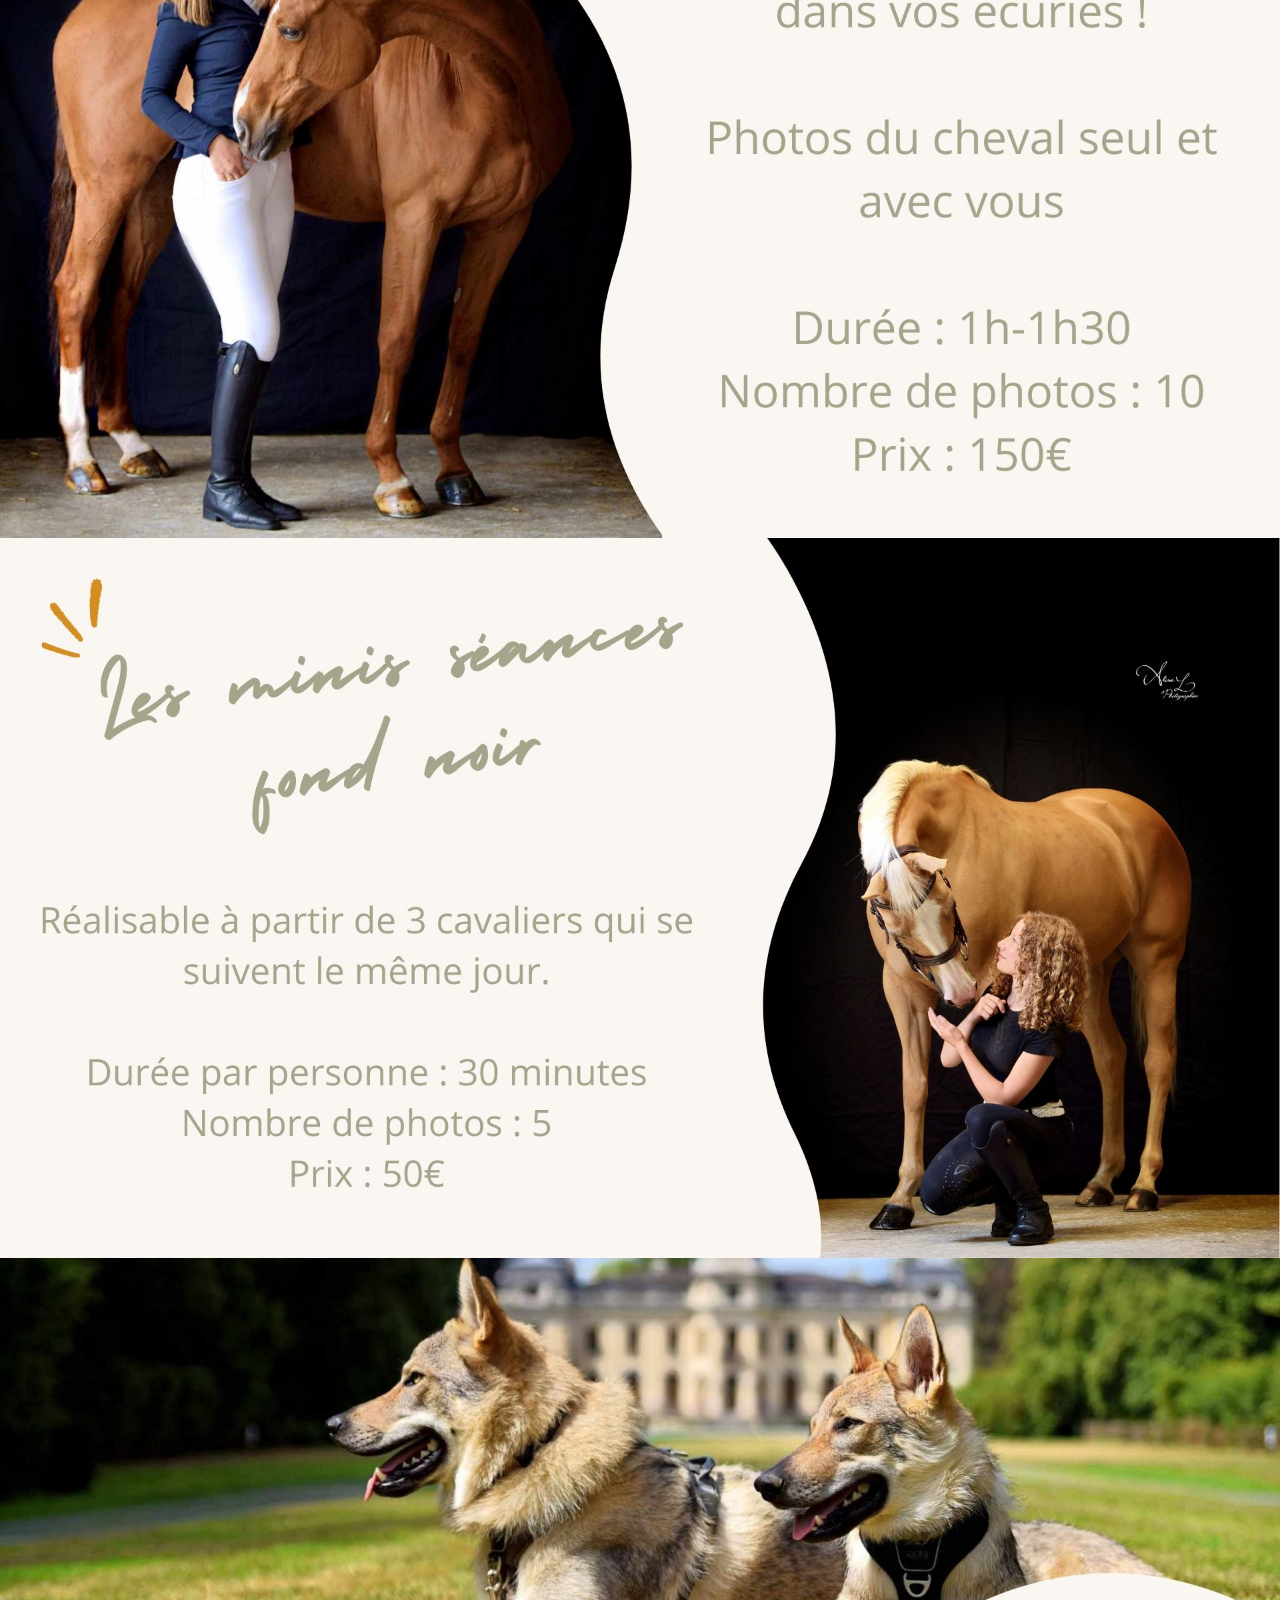
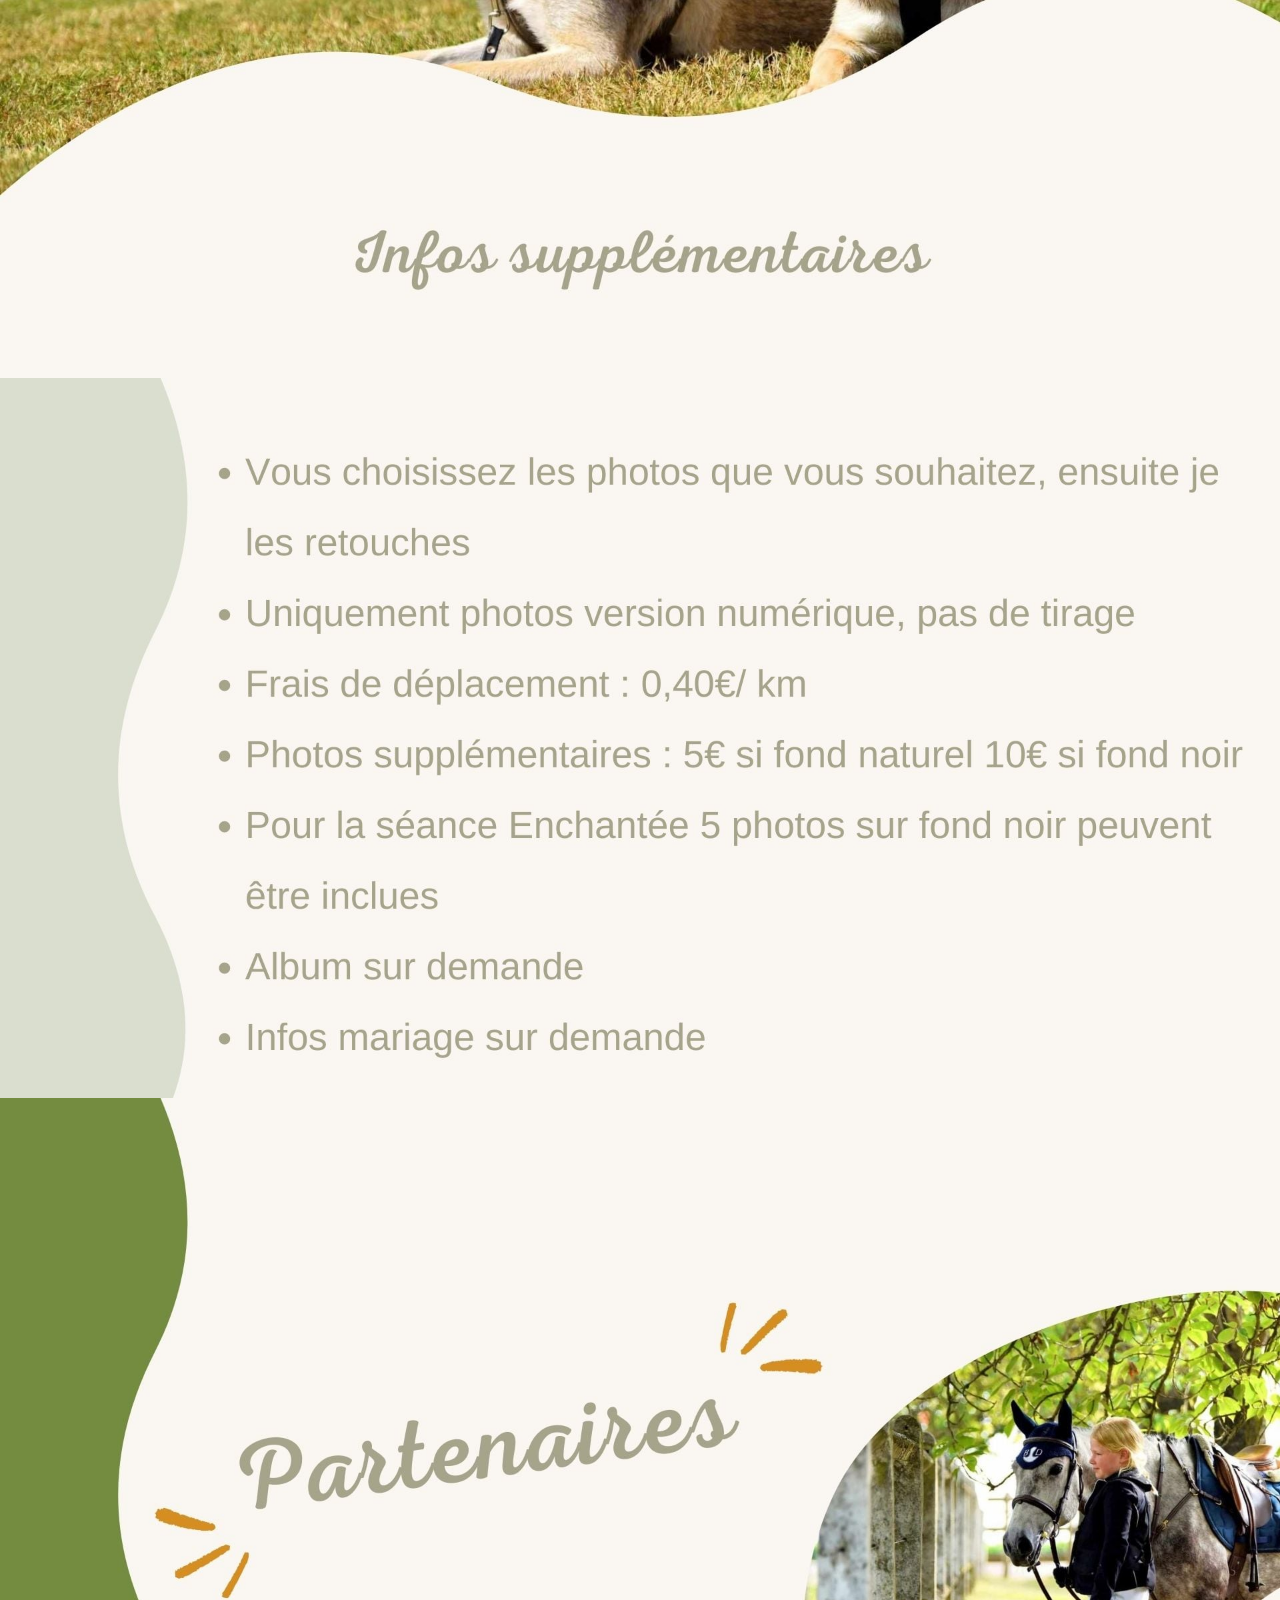
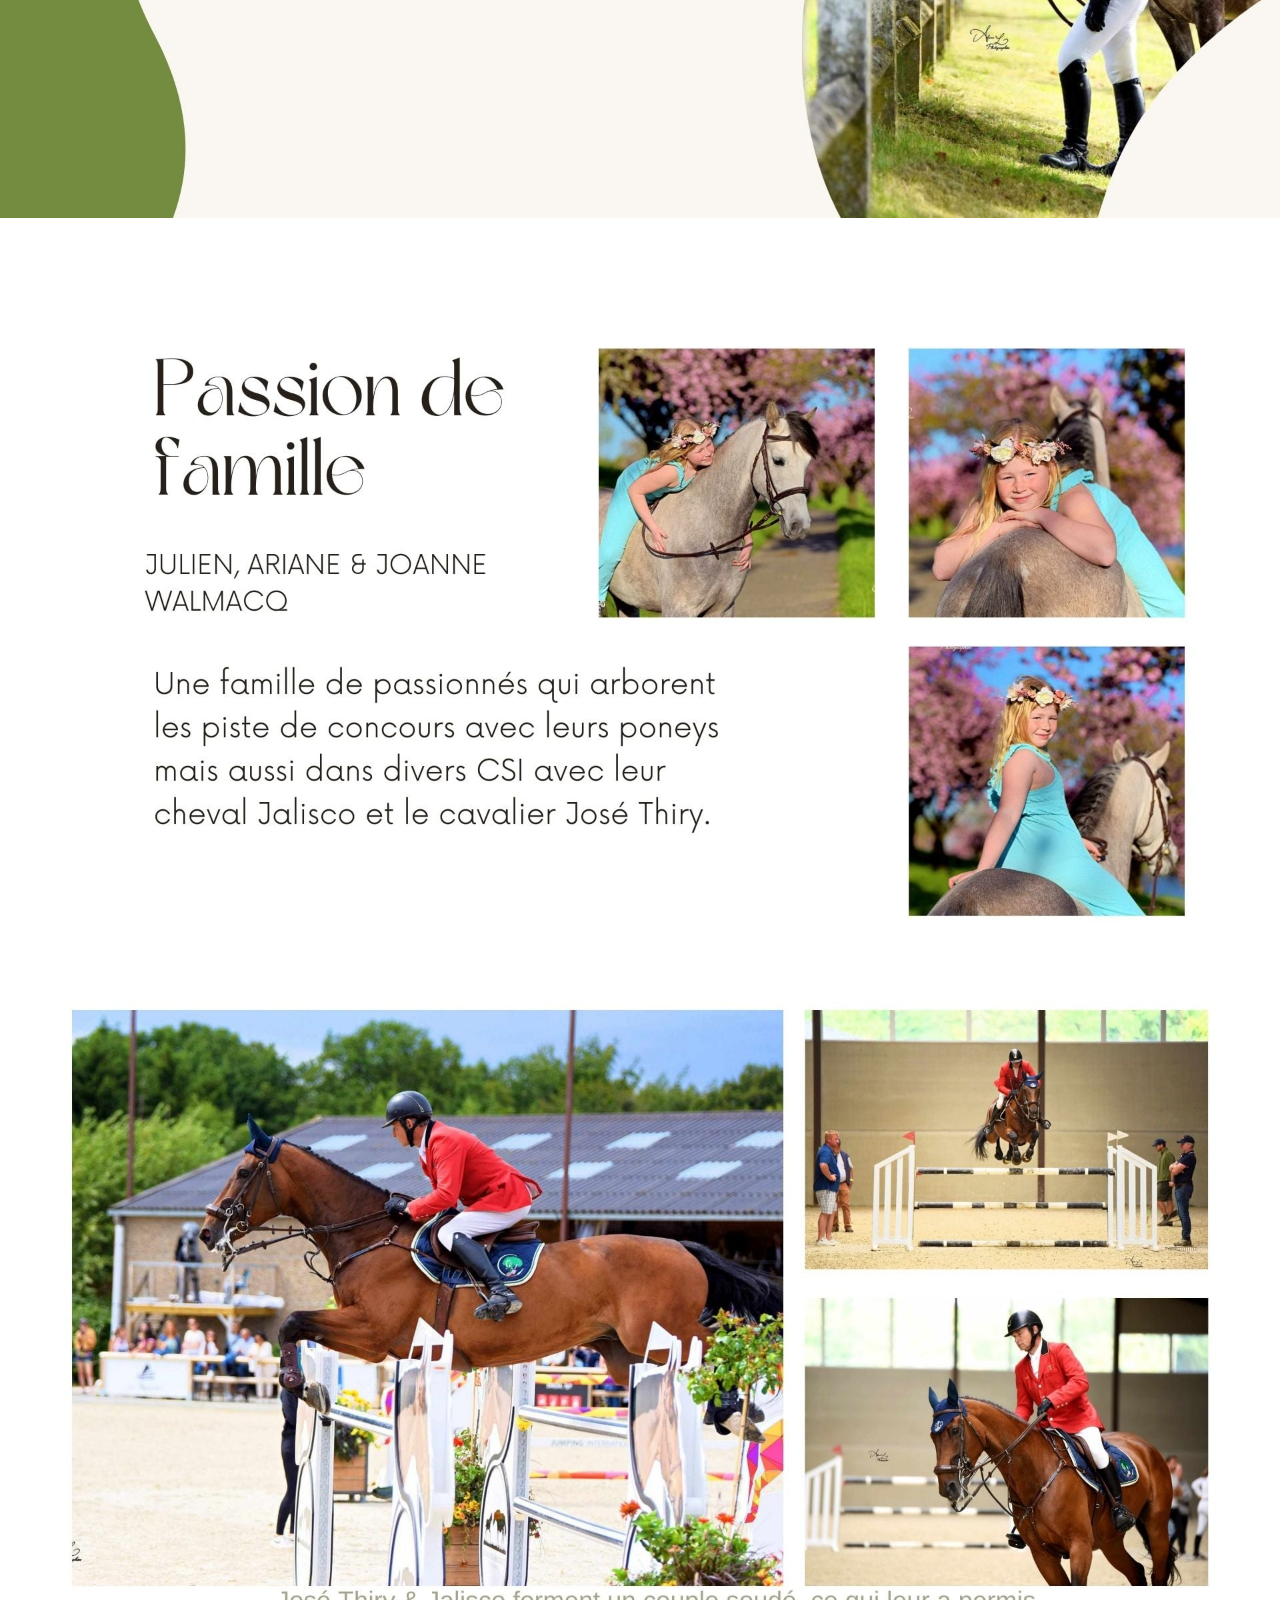
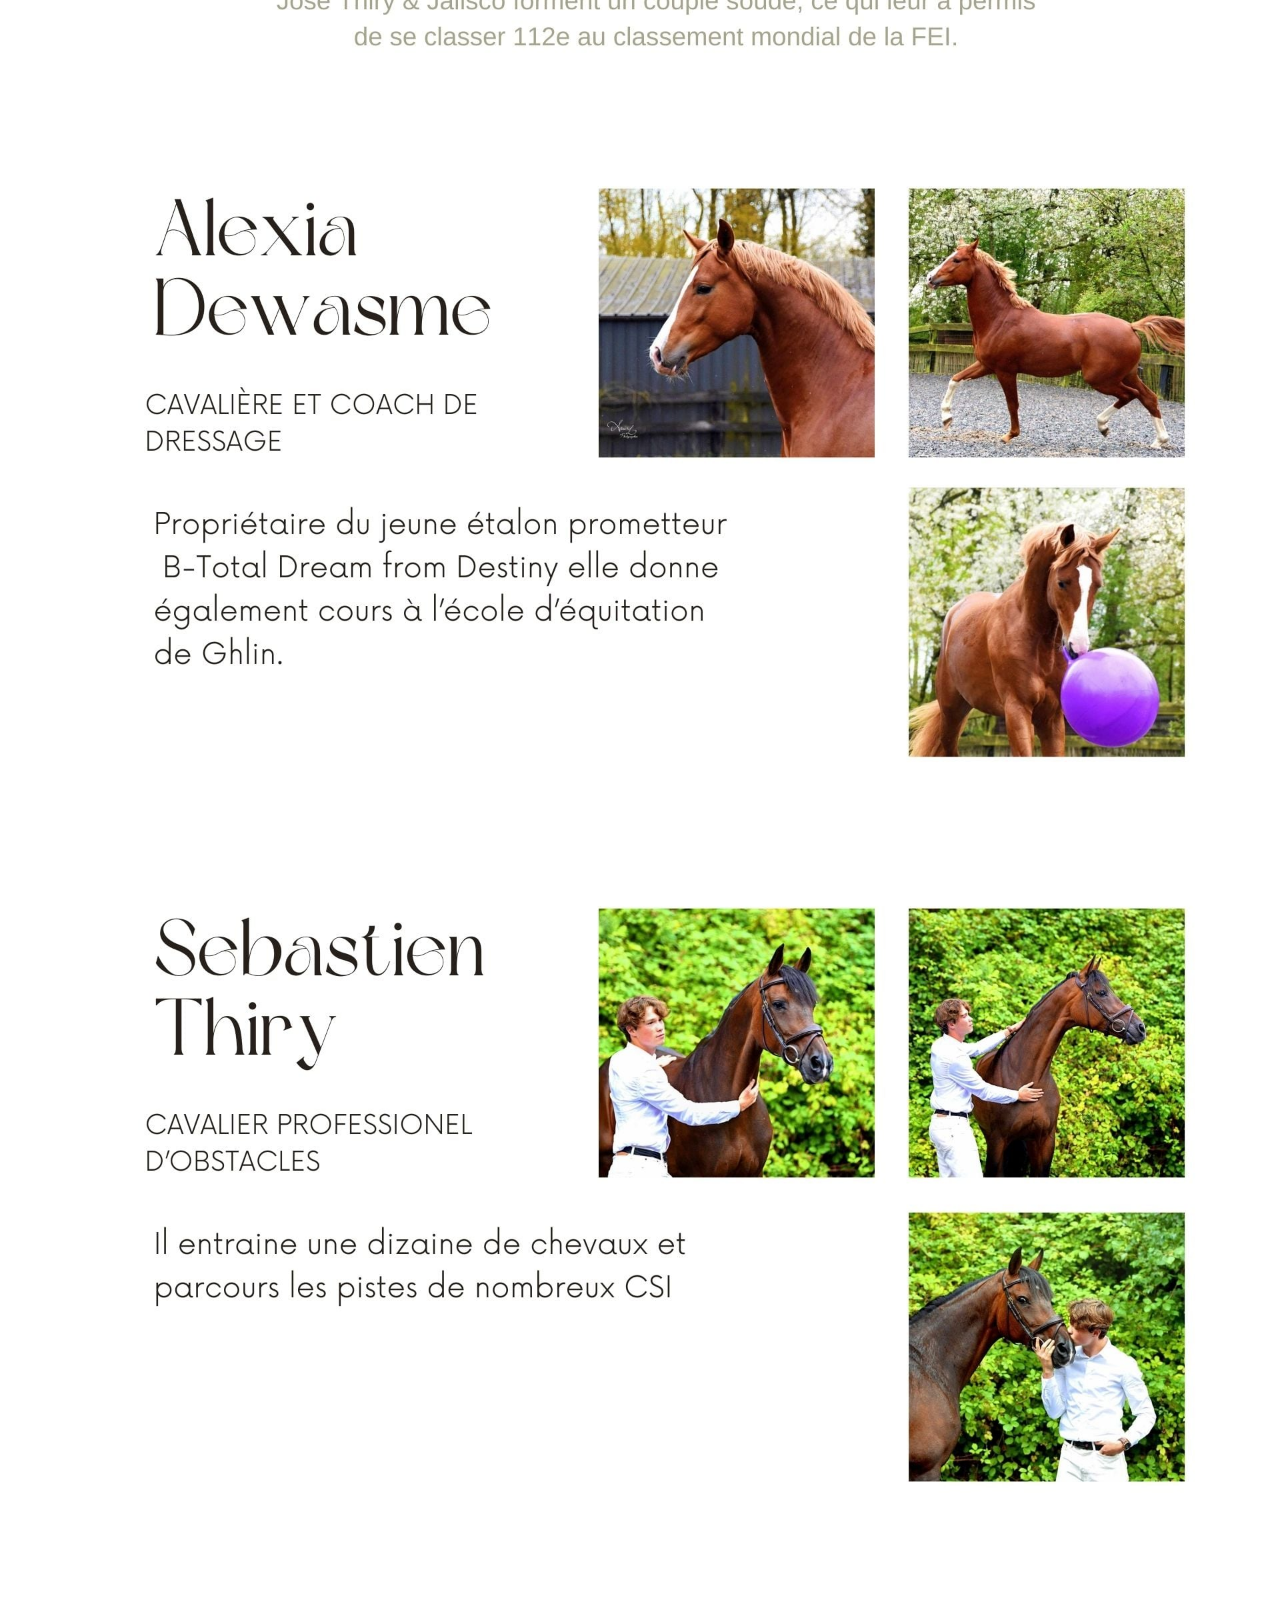
==== commit c744b22d: "mise a jour" ====
--- a/index.html
+++ b/index.html
@@ -7,6 +7,13 @@
     <link rel="stylesheet" href="assets/css/style.css">
 </head>
 <body>
+    <nav>
+        <ul>
+            <li><a href="index.html">Home</a></li>
+            <li><a href="mariage.html">Mariage</a></li>
+        </ul>
+    </nav>
+    
     <div class="container">
     <div class="presantation">
         <img src="assets/img/first.jpeg"
--- a/assets/css/style.css
+++ b/assets/css/style.css
@@ -18,4 +18,31 @@
   width: 100%;
   height: auto; /* Mantiene le proporzioni */
   display: block; /* Rimuove gli spazi bianchi sotto l'immagine */
+}
+
+nav {
+  background-color: #333;
+  padding: 20px;
+  display: flex;
+  justify-content: flex-end;
+}
+
+nav ul {
+  list-style-type: none;
+  margin: 0;
+  padding: 0;
+}
+
+nav ul li {
+  display: inline;
+  margin-right: 20px;
+}
+
+nav ul li a {
+  color: white;
+  text-decoration: none;
+}
+
+nav ul li a:hover {
+  text-decoration: underline;
 }/*# sourceMappingURL=style.css.map */